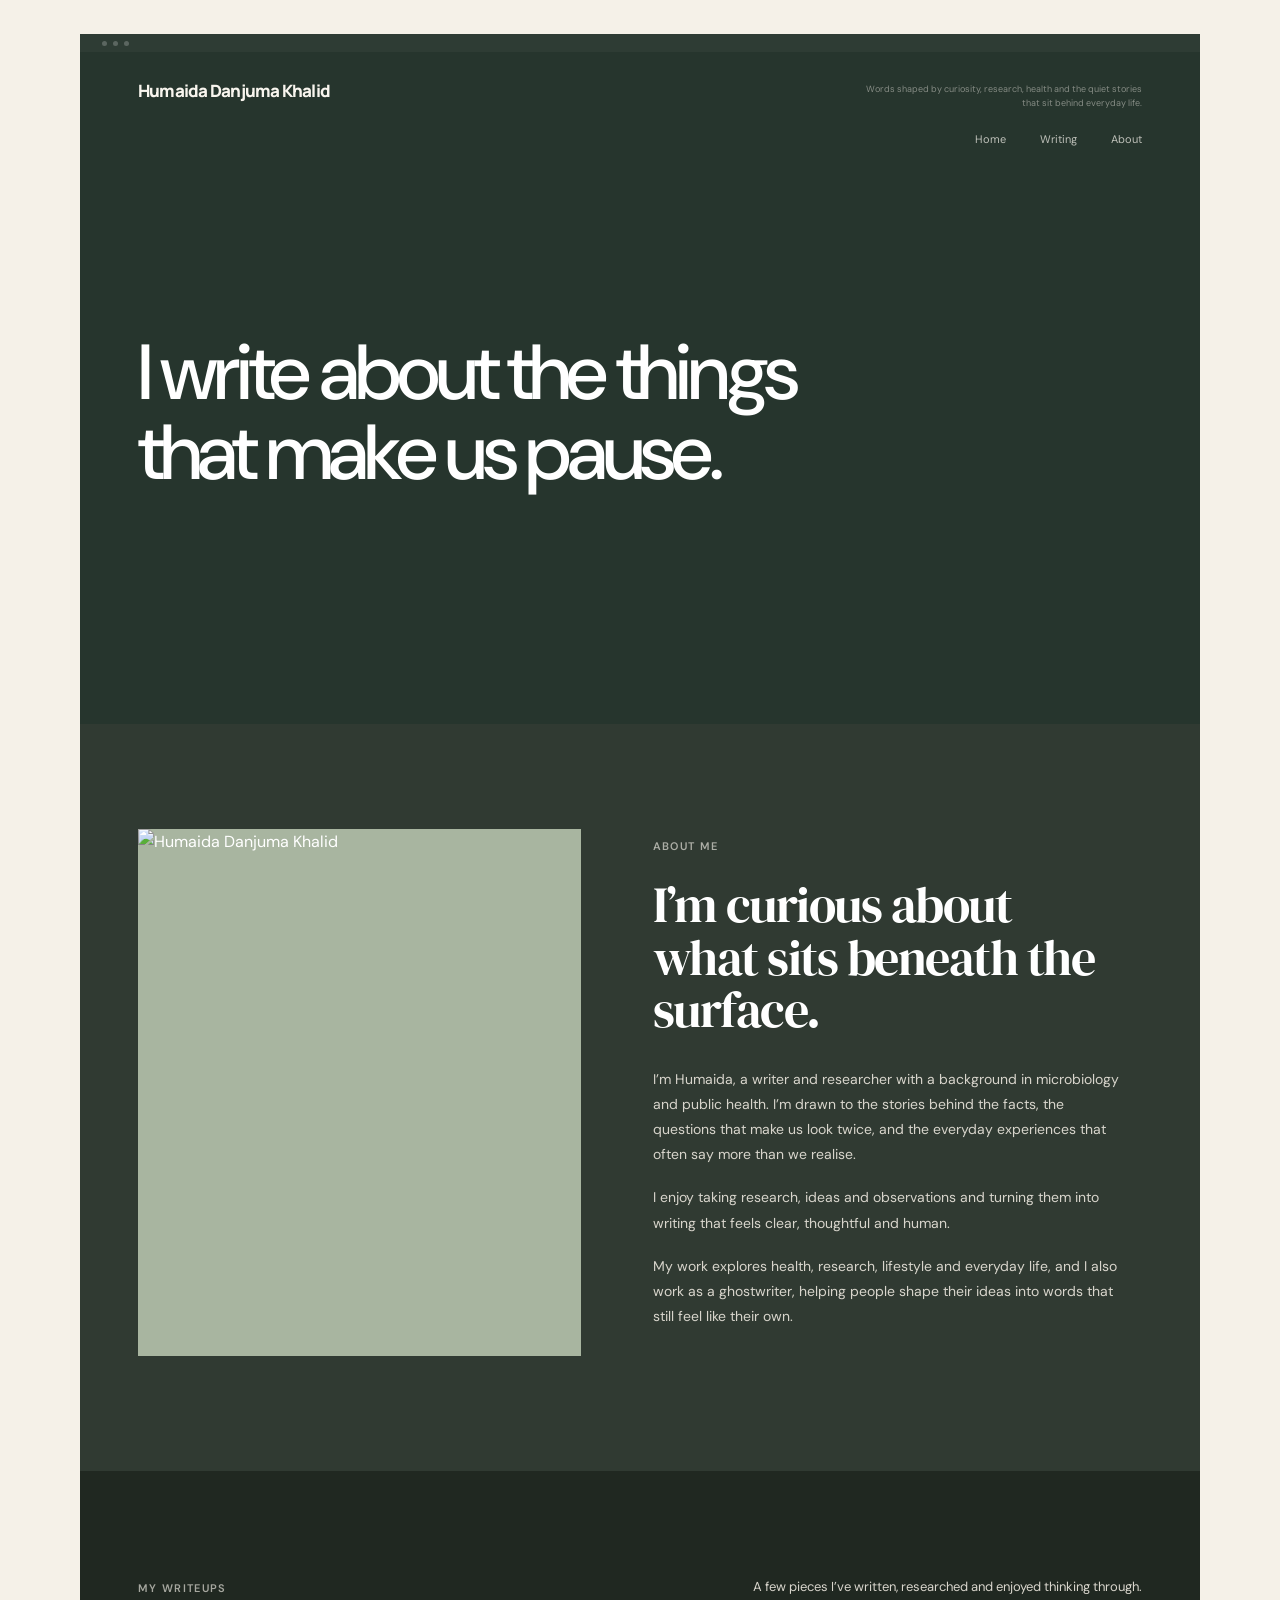
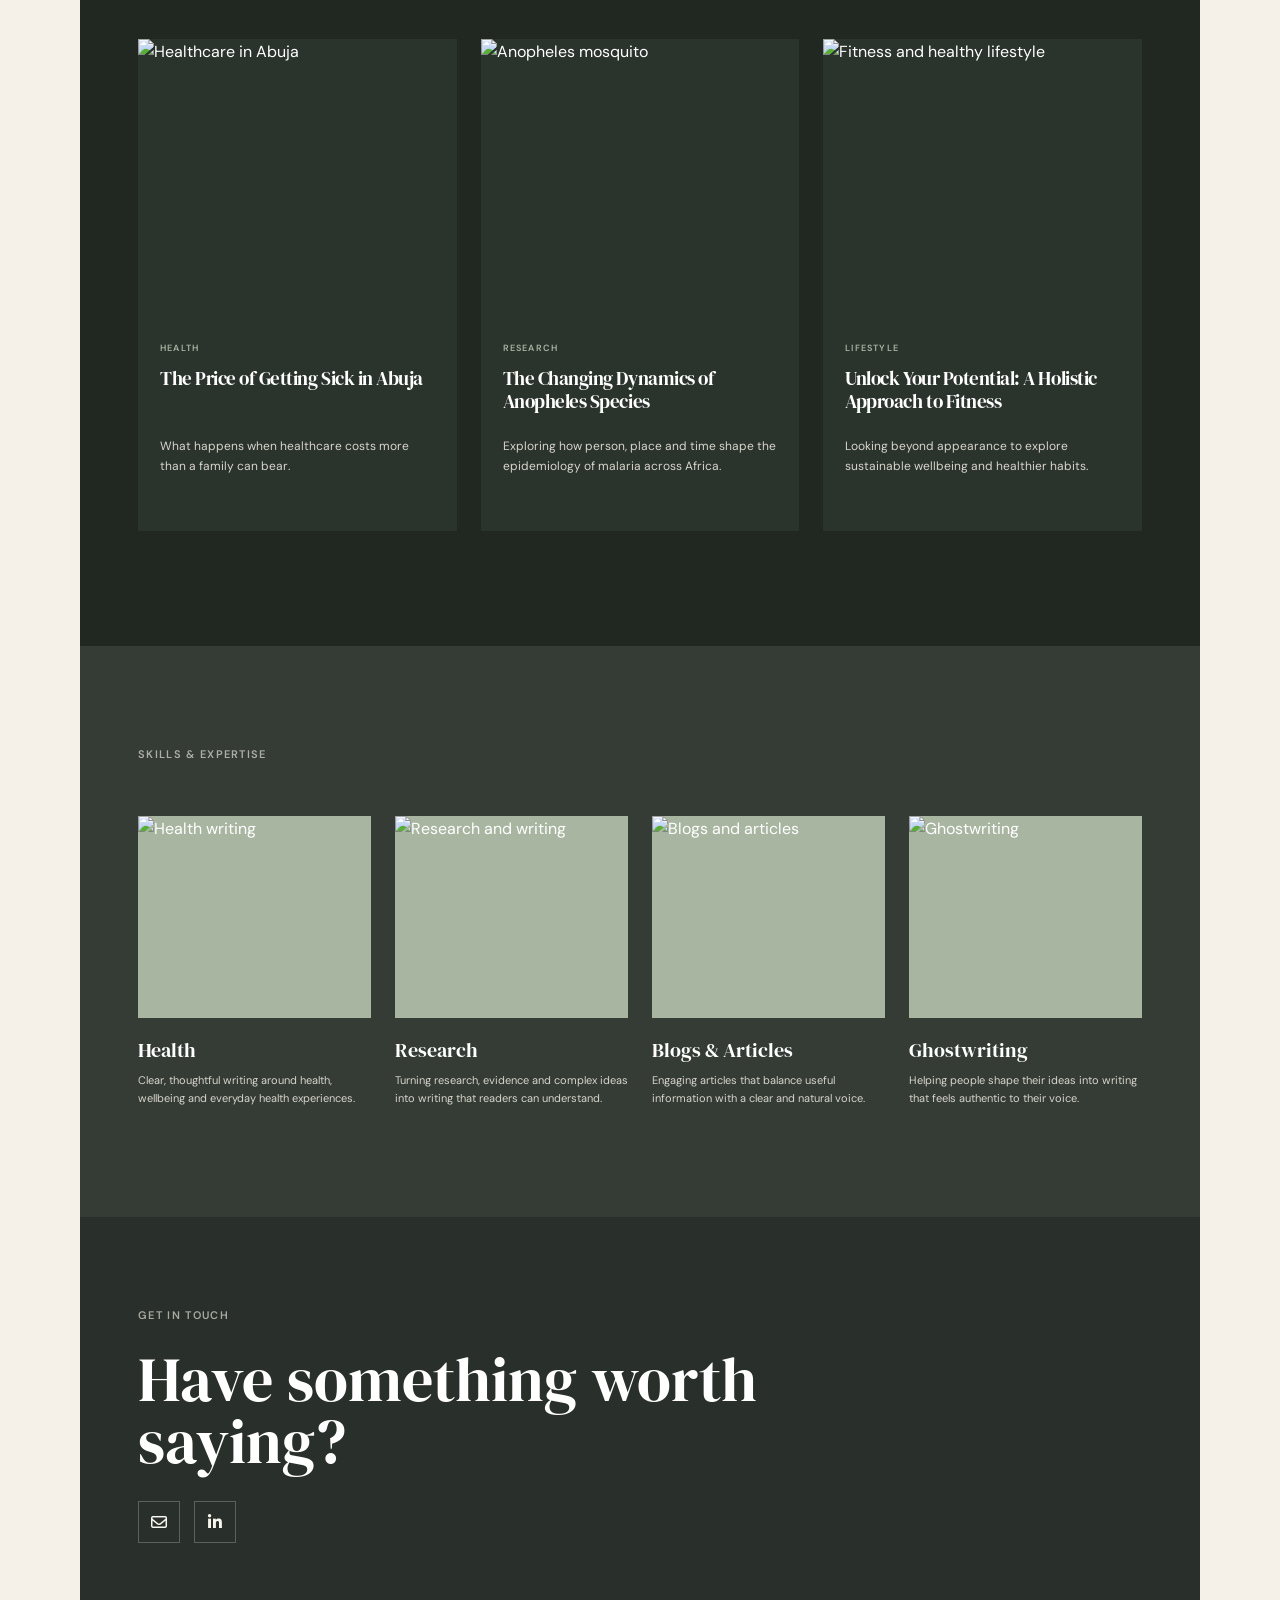
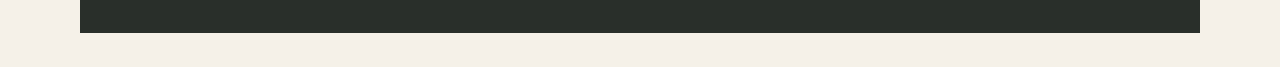
==== index.html @ 9c21cd67 "Refine HTML structure and content descriptions Updated title and meta description for clarity. Adjus" ====
<!DOCTYPE html>
<html lang="en">
<head>
  <meta charset="UTF-8">
  <meta name="viewport" content="width=device-width, initial-scale=1.0">

  <title>Humaida Danjuma Khalid | Writer & Researcher</title>

  <meta
    name="description"
    content="Humaida Danjuma Khalid is a writer and researcher exploring health, research, lifestyle and everyday life."
  >

  <!-- Google Fonts -->
  <link rel="preconnect" href="https://fonts.googleapis.com">
  <link rel="preconnect" href="https://fonts.gstatic.com" crossorigin>

  <link
    href="https://fonts.googleapis.com/css2?family=DM+Sans:wght@400;500;600&family=DM+Serif+Display&family=Manrope:wght@600;700;800&display=swap"
    rel="stylesheet"
  >

  <!-- Font Awesome -->
  <link
    rel="stylesheet"
    href="https://cdnjs.cloudflare.com/ajax/libs/font-awesome/6.5.2/css/all.min.css"
  >

  <link rel="stylesheet" href="style.css">
</head>

<body>

  <main class="page">

    <!-- =====================================================
         HERO
    ====================================================== -->
    <header class="hero" id="home">

      <div class="browser-bar">
        <span></span>
        <span></span>
        <span></span>
      </div>

      <nav class="nav">

        <a href="#home" class="brand">
          Humaida Danjuma Khalid
        </a>

        <div class="nav-right">

          <p class="nav-note">
            Words shaped by curiosity, research, health and the quiet
            stories that sit behind everyday life.
          </p>

          <div class="nav-links">
            <a href="#home">Home</a>
            <a href="#writing">Writing</a>
            <a href="#about">About</a>
          </div>

        </div>

      </nav>

      <div class="hero-content">
        <h1>
          I write about the things<br>
          that make us pause.
        </h1>
      </div>

    </header>


    <!-- =====================================================
         ABOUT
    ====================================================== -->
    <section class="about-section" id="about">

      <div class="about-image-wrap">
        <img
          src="assets/IMG_9514.jpg"
          alt="Humaida Danjuma Khalid"
          class="about-image"
        >
      </div>

      <div class="about-content">

        <p class="section-label">
          About me
        </p>

        <h2>
          I’m curious about what sits beneath the surface.
        </h2>

        <p>
          I’m Humaida, a writer and researcher with a background in
          microbiology and public health. I’m drawn to the stories
          behind the facts, the questions that make us look twice,
          and the everyday experiences that often say more than we realise.
        </p>

        <p>
          I enjoy taking research, ideas and observations and turning
          them into writing that feels clear, thoughtful and human.
        </p>

        <p>
          My work explores health, research, lifestyle and everyday life,
          and I also work as a ghostwriter, helping people shape their
          ideas into words that still feel like their own.
        </p>

      </div>

    </section>


    <!-- =====================================================
         MY WRITEUPS
    ====================================================== -->
    <section class="writing-section" id="writing">

      <div class="writing-heading">

        <p class="section-label">
          My writeups
        </p>

        <p class="writing-note">
          A few pieces I’ve written, researched and enjoyed thinking through.
        </p>

      </div>


      <div class="writing-grid">

        <!-- HEALTHCARE ARTICLE -->
        <a
          href="healthcare-costs-abuja.html"
          class="writing-card"
          aria-label="Read The Price of Getting Sick in Abuja"
        >

          <div class="writing-image-wrap">
            <img
              src="assets/abuja-healthcare.jpg"
              alt="Healthcare in Abuja"
              class="writing-image"
            >
          </div>

          <div class="writing-content">

            <p class="writing-category">
              Health
            </p>

            <h3>
              The Price of Getting Sick in Abuja
            </h3>

            <p>
              What happens when healthcare costs more than a family can bear.
            </p>

          </div>

        </a>


        <!-- ANOPHELES ARTICLE -->
        <a
          href="anopheles-malaria.html"
          class="writing-card"
          aria-label="Read The Changing Dynamics of Anopheles Species"
        >

          <div class="writing-image-wrap">
            <img
              src="assets/anopheles-cover.jpg"
              alt="Anopheles mosquito"
              class="writing-image"
            >
          </div>

          <div class="writing-content">

            <p class="writing-category">
              Research
            </p>

            <h3>
              The Changing Dynamics of Anopheles Species
            </h3>

            <p>
              Exploring how person, place and time shape the epidemiology
              of malaria across Africa.
            </p>

          </div>

        </a>


        <!-- FITNESS ARTICLE -->
        <a
          href="fitness.html"
          class="writing-card"
          aria-label="Read Unlock Your Potential: A Holistic Approach to Fitness"
        >

          <div class="writing-image-wrap">
            <img
              src="assets/fitness-cover.jpg"
              alt="Fitness and healthy lifestyle"
              class="writing-image"
            >
          </div>

          <div class="writing-content">

            <p class="writing-category">
              Lifestyle
            </p>

            <h3>
              Unlock Your Potential: A Holistic Approach to Fitness
            </h3>

            <p>
              Looking beyond appearance to explore sustainable wellbeing
              and healthier habits.
            </p>

          </div>

        </a>

      </div>

    </section>


    <!-- =====================================================
         SKILLS & EXPERTISE
    ====================================================== -->
    <section class="skills-section">

      <div class="skills-heading">

        <p class="section-label">
          Skills &amp; Expertise
        </p>

      </div>


      <div class="skills-grid">

        <!-- HEALTH -->
        <div class="skill-card">

          <div class="skill-image-wrap">
            <img
              src="assets/health-writing.jpg"
              alt="Health writing"
              class="skill-image"
            >
          </div>

          <div class="skill-content">
            <h3>Health</h3>

            <p>
              Clear, thoughtful writing around health,
              wellbeing and everyday health experiences.
            </p>
          </div>

        </div>


        <!-- RESEARCH -->
        <div class="skill-card">

          <div class="skill-image-wrap">
            <img
              src="assets/research-writing.jpg"
              alt="Research and writing"
              class="skill-image"
            >
          </div>

          <div class="skill-content">
            <h3>Research</h3>

            <p>
              Turning research, evidence and complex ideas
              into writing that readers can understand.
            </p>
          </div>

        </div>


        <!-- BLOGS & ARTICLES -->
        <div class="skill-card">

          <div class="skill-image-wrap">
            <img
              src="assets/blogs-articles.jpg"
              alt="Blogs and articles"
              class="skill-image"
            >
          </div>

          <div class="skill-content">
            <h3>Blogs &amp; Articles</h3>

            <p>
              Engaging articles that balance useful information
              with a clear and natural voice.
            </p>
          </div>

        </div>


        <!-- GHOSTWRITING -->
        <div class="skill-card">

          <div class="skill-image-wrap">
            <img
              src="assets/ghostwriting.jpg"
              alt="Ghostwriting"
              class="skill-image"
            >
          </div>

          <div class="skill-content">
            <h3>Ghostwriting</h3>

            <p>
              Helping people shape their ideas into writing
              that feels authentic to their voice.
            </p>
          </div>

        </div>

      </div>

    </section>


    <!-- =====================================================
         CONTACT
    ====================================================== -->
    <section class="contact-section" id="contact">

      <div class="contact-inner">

        <p class="section-label">
          Get in touch
        </p>

        <h2>
          Have something worth saying?
        </h2>

        <div class="contact-icons">

          <a
            href="mailto:danjumahumaida@gmail.com"
            aria-label="Email Humaida"
          >
            <i class="fa-regular fa-envelope"></i>
          </a>

          <a
            href="https://www.linkedin.com/in/humaida-danjuma-66057224b"
            target="_blank"
            rel="noopener noreferrer"
            aria-label="Humaida on LinkedIn"
          >
            <i class="fa-brands fa-linkedin-in"></i>
          </a>

        </div>

      </div>

    </section>

  </main>

</body>
</html>
---- style.css ----
/* =========================================================
   ROOT
========================================================= */

:root {
  --ivory: #F5F1E8;
  --forest: #26352D;
  --forest-dark: #202821;
  --sage: #A8B5A0;
  --cream: #F8F5EE;
  --white: #FFFFFF;
  --text-soft: #D8D5CC;
  --border: rgba(255, 255, 255, 0.13);

  --serif: "DM Serif Display", Georgia, serif;
  --sans: "DM Sans", Arial, sans-serif;
  --name-font: "Manrope", Arial, sans-serif;
}


/* =========================================================
   RESET
========================================================= */

* {
  margin: 0;
  padding: 0;
  box-sizing: border-box;
}

html {
  scroll-behavior: smooth;
}

body {
  background: var(--ivory);
  color: var(--white);
  font-family: var(--sans);
  line-height: 1.6;
  -webkit-font-smoothing: antialiased;
}

img {
  display: block;
  width: 100%;
}

a {
  color: inherit;
  text-decoration: none;
}


/* =========================================================
   MAIN PAGE
========================================================= */

.page {
  width: min(1120px, calc(100% - 40px));
  margin: 34px auto;
  background: var(--forest);
  overflow: hidden;
}


/* =========================================================
   HERO
========================================================= */

.hero {
  position: relative;
  min-height: 690px;
  background: var(--forest);
}


/* =========================================================
   BROWSER BAR
========================================================= */

.browser-bar {
  height: 18px;
  width: 100%;

  display: flex;
  align-items: center;
  gap: 6px;

  padding-left: 22px;

  background: rgba(255, 255, 255, 0.035);
}

.browser-bar span {
  width: 5px;
  height: 5px;
  border-radius: 50%;

  background: rgba(255, 255, 255, 0.22);
}


/* =========================================================
   NAVIGATION
========================================================= */

.nav {
  width: 100%;

  padding: 30px 58px 0;

  display: flex;
  align-items: flex-start;
  justify-content: space-between;
}

.brand {
  font-family: var(--name-font);
  font-size: 17px;
  font-weight: 800;
  line-height: 1;

  letter-spacing: -0.045em;

  color: var(--cream);
}

.nav-right {
  display: flex;
  flex-direction: column;
  align-items: flex-end;

  gap: 20px;
}

.nav-note {
  width: 280px;

  font-size: 9px;
  line-height: 1.6;

  text-align: right;

  color: rgba(248, 245, 238, 0.45);
}

.nav-links {
  display: flex;
  align-items: center;

  gap: 34px;
}

.nav-links a {
  position: relative;

  font-size: 11px;

  color: rgba(248, 245, 238, 0.72);

  transition: color 0.25s ease;
}

.nav-links a:hover {
  color: var(--cream);
}


/* =========================================================
   HERO CONTENT
========================================================= */

.hero-content {
  max-width: 850px;

  padding: 185px 58px 150px;
}

.hero h1 {
  max-width: 820px;

  font-family: var(--sans);
  font-size: clamp(48px, 6.5vw, 78px);
  font-weight: 500;

  line-height: 1.02;
  letter-spacing: -0.055em;

  color: var(--white);
}


/* =========================================================
   SHARED SECTION LABEL
========================================================= */

.section-label {
  margin-bottom: 24px;

  font-size: 11px;
  font-weight: 600;

  text-transform: uppercase;
  letter-spacing: 0.12em;

  color: rgba(248, 245, 238, 0.62);
}


/* =========================================================
   ABOUT
========================================================= */

.about-section {
  display: grid;

  grid-template-columns: 0.95fr 1.05fr;

  gap: 72px;

  padding: 105px 58px 115px;

  background: #303A32;
}

.about-image-wrap {
  align-self: start;
  overflow: hidden;
}

.about-image {
  width: 100%;

  aspect-ratio: 0.84;

  object-fit: cover;
  object-position: center;

  background: var(--sage);
}

.about-content {
  align-self: center;

  max-width: 470px;
}

.about-content h2 {
  max-width: 450px;

  margin-bottom: 30px;

  font-family: var(--serif);
  font-size: clamp(34px, 4vw, 50px);
  font-weight: 400;

  line-height: 1.05;
  letter-spacing: -0.03em;
}

.about-content p:not(.section-label) {
  margin-bottom: 18px;

  font-size: 14px;
  line-height: 1.8;

  color: var(--text-soft);
}

.about-content strong {
  color: var(--cream);
  font-weight: 500;
}


/* =========================================================
   WRITING
========================================================= */

.writing-section {
  padding: 105px 58px 115px;

  background: var(--forest-dark);
}

.writing-heading {
  display: flex;
  align-items: flex-end;
  justify-content: space-between;

  margin-bottom: 42px;
}

.writing-heading .section-label {
  margin-bottom: 0;
}

.writing-note {
  max-width: 430px;

  font-size: 13px;
  line-height: 1.65;

  color: var(--text-soft);
}


/* =========================================================
   WRITING GRID
========================================================= */

.writing-grid {
  display: grid;

  grid-template-columns: repeat(3, 1fr);

  gap: 24px;
}


/* =========================================================
   WRITING CARD
========================================================= */

.writing-card {
  display: block;

  background: #2B332D;

  overflow: hidden;

  transition:
    transform 0.3s ease,
    background 0.3s ease;
}

.writing-card:hover {
  transform: translateY(-6px);

  background: #353E36;
}


/* =========================================================
   WRITING IMAGE
========================================================= */

.writing-image-wrap {
  width: 100%;

  aspect-ratio: 1.15;

  overflow: hidden;
}

.writing-image {
  width: 100%;
  height: 100%;

  object-fit: cover;

  transition: transform 0.45s ease;
}

.writing-card:hover .writing-image {
  transform: scale(1.04);
}


/* =========================================================
   WRITING CONTENT
========================================================= */

.writing-content {
  padding: 24px 22px 28px;
}

.writing-category {
  margin-bottom: 12px;

  font-size: 9px;
  font-weight: 600;

  text-transform: uppercase;
  letter-spacing: 0.13em;

  color: var(--sage);
}

.writing-content h3 {
  min-height: 58px;

  margin-bottom: 12px;

  font-family: var(--serif);
  font-size: 19px;
  font-weight: 400;

  line-height: 1.2;
  letter-spacing: -0.025em;

  color: var(--white);
}

.writing-content > p:last-child {
  min-height: 66px;

  font-size: 12px;
  line-height: 1.65;

  color: var(--text-soft);
}


/* =========================================================
   SKILLS & EXPERTISE
========================================================= */

.skills-section {
  padding: 100px 58px 110px;

  background: #343C35;
}

.skills-heading {
  margin-bottom: 52px;
}

.skills-heading .section-label {
  margin-bottom: 0;
}

.skills-grid {
  display: grid;

  grid-template-columns: repeat(4, 1fr);

  gap: 24px;
}


/* =========================================================
   SKILL CARD
========================================================= */

.skill-card {
  min-width: 0;
}

.skill-image-wrap {
  width: 100%;

  aspect-ratio: 1.15;

  margin-bottom: 19px;

  overflow: hidden;

  background: var(--sage);
}

.skill-image {
  width: 100%;
  height: 100%;

  object-fit: cover;

  transition: transform 0.4s ease;
}

.skill-card:hover .skill-image {
  transform: scale(1.04);
}

.skill-content h3 {
  margin-bottom: 8px;

  font-family: var(--serif);
  font-size: 20px;
  font-weight: 400;

  line-height: 1.3;

  color: var(--white);
}

.skill-content p {
  font-size: 11px;
  line-height: 1.65;

  color: var(--text-soft);
}


/* =========================================================
   CONTACT
========================================================= */

.contact-section {
  padding: 90px 58px;

  background: #292F2A;
}

.contact-inner {
  max-width: 650px;
}

.contact-inner h2 {
  max-width: 620px;

  margin-bottom: 28px;

  font-family: var(--serif);
  font-size: clamp(42px, 5vw, 62px);
  font-weight: 400;

  line-height: 1;

  color: var(--white);
}


/* =========================================================
   CONTACT ICONS
========================================================= */

.contact-icons {
  display: flex;
  align-items: center;

  gap: 14px;
}

.contact-icons a {
  width: 42px;
  height: 42px;

  display: flex;
  align-items: center;
  justify-content: center;

  border: 1px solid rgba(248, 245, 238, 0.25);

  color: var(--cream);
  font-size: 16px;

  transition:
    background 0.25s ease,
    color 0.25s ease,
    transform 0.25s ease;
}

.contact-icons a:hover {
  background: var(--cream);

  color: var(--forest-dark);

  transform: translateY(-2px);
}


/* =========================================================
   TABLET
========================================================= */

@media (max-width: 900px) {

  .page {
    width: min(100% - 24px, 900px);

    margin: 18px auto;
  }

  .nav {
    padding-left: 36px;
    padding-right: 36px;
  }

  .hero-content {
    padding-left: 36px;
    padding-right: 36px;
  }

  .about-section,
  .writing-section,
  .skills-section,
  .contact-section {
    padding-left: 36px;
    padding-right: 36px;
  }

  .about-section {
    gap: 45px;
  }

  .writing-grid {
    gap: 18px;
  }

  .skills-grid {
    grid-template-columns: repeat(2, 1fr);

    row-gap: 42px;
  }
}


/* =========================================================
   MOBILE
========================================================= */

@media (max-width: 650px) {

  body {
    background: var(--forest);
  }

  .page {
    width: 100%;

    margin: 0;
  }


  /* NAV */

  .nav {
    padding: 24px 22px 0;
  }

  .brand {
    max-width: 145px;

    font-size: 15px;
  }

  .nav-right {
    gap: 13px;
  }

  .nav-note {
    display: none;
  }

  .nav-links {
    gap: 13px;
  }

  .nav-links a {
    font-size: 9px;
  }


  /* HERO */

  .hero {
    min-height: 620px;

    background:
      linear-gradient(
        90deg,
        rgba(38, 53, 45, 0.98),
        rgba(38, 53, 45, 0.95)
      );
  }

  .browser-bar {
    padding-left: 12px;
  }

  .hero-content {
    padding: 180px 22px 90px;
  }

  .hero h1 {
    font-size: clamp(43px, 13vw, 62px);

    line-height: 1;
  }


  /* ABOUT */

  .about-section {
    display: flex;
    flex-direction: column;

    gap: 44px;

    padding: 72px 22px 80px;
  }

  .about-image {
    aspect-ratio: 0.9;
  }

  .about-content h2 {
    font-size: 38px;
  }

  .about-content p:not(.section-label) {
    font-size: 13px;
  }


  /* WRITING */

  .writing-section {
    padding: 72px 22px 80px;
  }

  .writing-heading {
    display: block;

    margin-bottom: 40px;
  }

  .writing-note {
    max-width: 350px;

    margin-top: 13px;

    font-size: 11px;
  }

  .writing-grid {
    grid-template-columns: 1fr;

    gap: 20px;
  }

  .writing-image-wrap {
    aspect-ratio: 1.2;
  }

  .writing-content {
    padding: 22px 20px 25px;
  }

  .writing-content h3 {
    min-height: auto;
  }

  .writing-content > p:last-child {
    min-height: auto;
  }


  /* SKILLS */

  .skills-section {
    padding: 72px 22px 80px;
  }

  .skills-heading {
    margin-bottom: 40px;
  }

  .skills-grid {
    grid-template-columns: 1fr 1fr;

    gap: 35px 16px;
  }

  .skill-image-wrap {
    margin-bottom: 14px;
  }

  .skill-content h3 {
    font-size: 18px;
  }

  .skill-content p {
    font-size: 10px;
  }


  /* CONTACT */

  .contact-section {
    padding: 75px 22px;
  }

  .contact-inner h2 {
    font-size: 45px;
  }

}


/* =========================================================
   SMALL MOBILE
========================================================= */

@media (max-width: 420px) {

  .nav {
    display: flex;
  }

  .brand {
    max-width: 125px;
  }

  .nav-links {
    gap: 9px;
  }

  .hero-content {
    padding-top: 130px;
  }

  .hero h1 {
    font-size: 42px;
  }

  .about-content h2 {
    font-size: 34px;
  }

  .skills-grid {
    grid-template-columns: 1fr;
  }

}
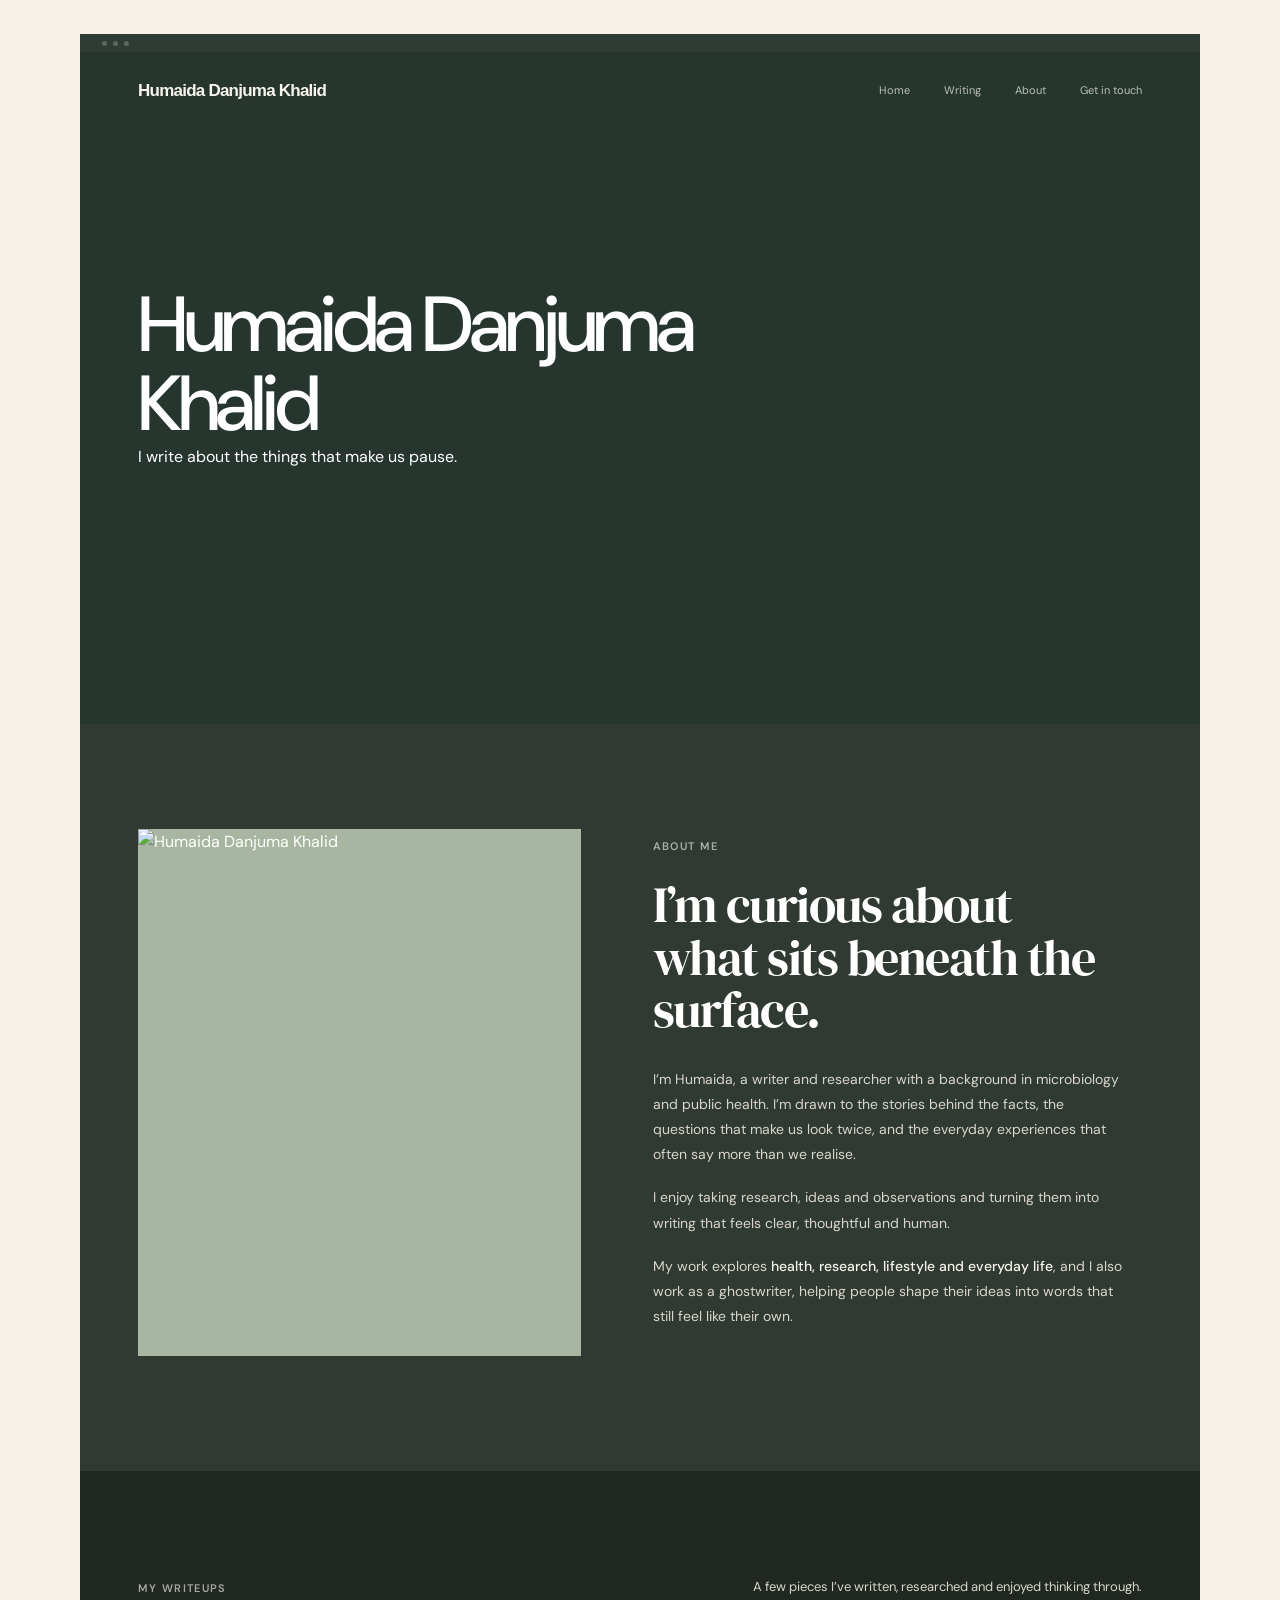
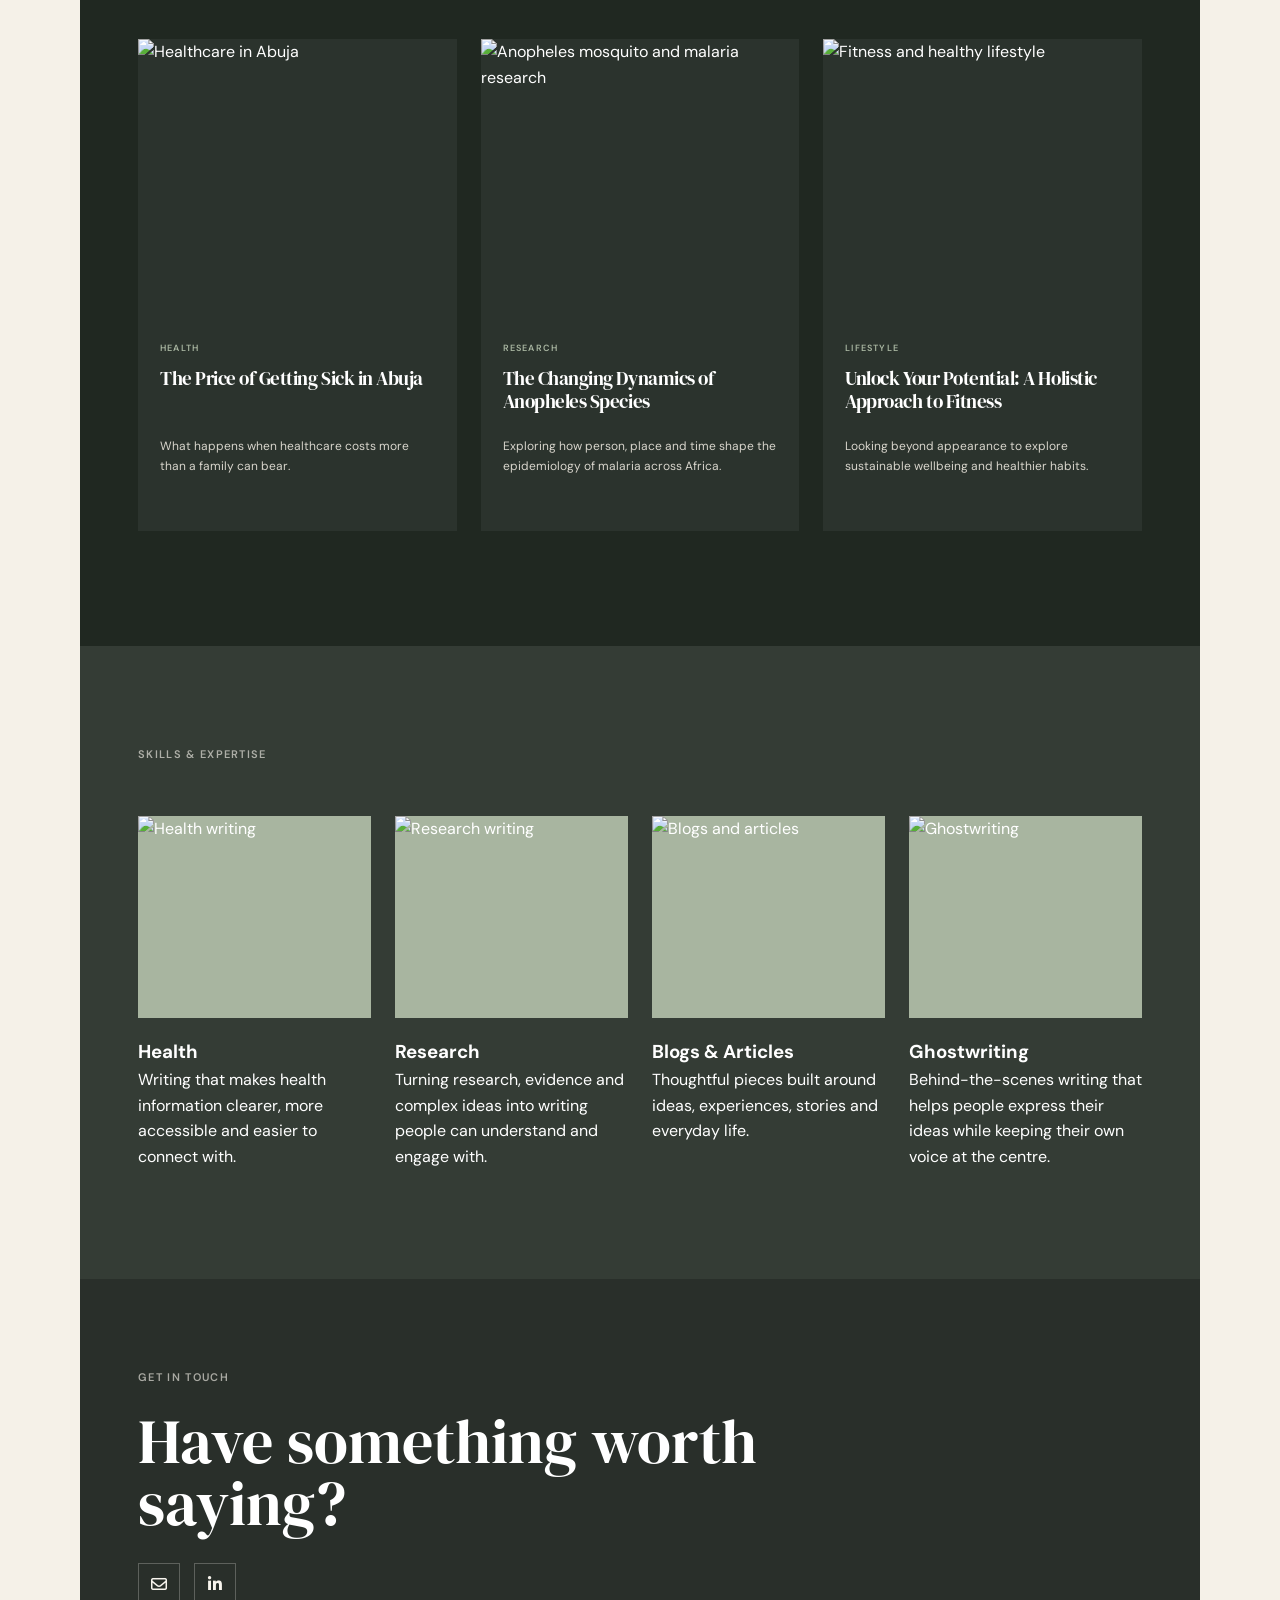
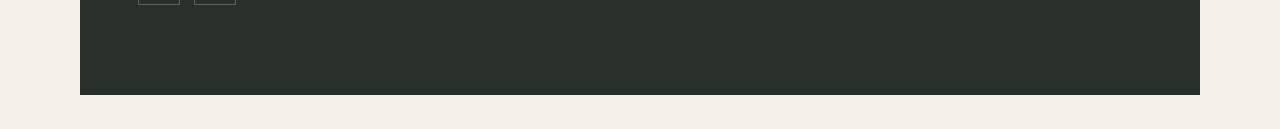
==== commit 8372b611: "Update index.html" ====
--- a/index.html
+++ b/index.html
@@ -4,23 +4,23 @@
   <meta charset="UTF-8">
   <meta name="viewport" content="width=device-width, initial-scale=1.0">
 
-  <title>Humaida Danjuma Khalid | Writer & Researcher</title>
+  <title>Humaida Danjuma Khalid | Writer</title>
 
   <meta
     name="description"
-    content="Humaida Danjuma Khalid is a writer and researcher exploring health, research, lifestyle and everyday life."
+    content="Humaida Danjuma Khalid writes about health, research, lifestyle and the everyday stories that make us pause."
   >
 
-  <!-- Google Fonts -->
+  <!-- Fonts -->
   <link rel="preconnect" href="https://fonts.googleapis.com">
   <link rel="preconnect" href="https://fonts.gstatic.com" crossorigin>
 
   <link
-    href="https://fonts.googleapis.com/css2?family=DM+Sans:wght@400;500;600&family=DM+Serif+Display&family=Manrope:wght@600;700;800&display=swap"
+    href="https://fonts.googleapis.com/css2?family=DM+Sans:wght@400;500;600;700&family=DM+Serif+Display&family=Kaushan+Script&display=swap"
     rel="stylesheet"
   >
 
-  <!-- Font Awesome -->
+  <!-- Icons -->
   <link
     rel="stylesheet"
     href="https://cdnjs.cloudflare.com/ajax/libs/font-awesome/6.5.2/css/all.min.css"
@@ -36,13 +36,16 @@
     <!-- =====================================================
          HERO
     ====================================================== -->
+
     <header class="hero" id="home">
 
       <div class="browser-bar">
         <span></span>
         <span></span>
         <span></span>
-      </div>
+        <div class="browser-line"></div>
+      </div>
+
 
       <nav class="nav">
 
@@ -50,28 +53,26 @@
           Humaida Danjuma Khalid
         </a>
 
-        <div class="nav-right">
-
-          <p class="nav-note">
-            Words shaped by curiosity, research, health and the quiet
-            stories that sit behind everyday life.
-          </p>
-
-          <div class="nav-links">
-            <a href="#home">Home</a>
-            <a href="#writing">Writing</a>
-            <a href="#about">About</a>
-          </div>
-
+        <div class="nav-links">
+          <a href="#home">Home</a>
+          <a href="#writing">Writing</a>
+          <a href="#about">About</a>
+          <a href="#contact">Get in touch</a>
         </div>
 
       </nav>
 
+
       <div class="hero-content">
+
         <h1>
-          I write about the things<br>
-          that make us pause.
+          Humaida Danjuma Khalid
         </h1>
+
+        <p class="hero-line">
+          I write about the things that make us pause.
+        </p>
+
       </div>
 
     </header>
@@ -80,15 +81,19 @@
     <!-- =====================================================
          ABOUT
     ====================================================== -->
+
     <section class="about-section" id="about">
 
       <div class="about-image-wrap">
+
         <img
           src="assets/IMG_9514.jpg"
           alt="Humaida Danjuma Khalid"
           class="about-image"
         >
-      </div>
+
+      </div>
+
 
       <div class="about-content">
 
@@ -102,20 +107,20 @@
 
         <p>
           I’m Humaida, a writer and researcher with a background in
-          microbiology and public health. I’m drawn to the stories
-          behind the facts, the questions that make us look twice,
-          and the everyday experiences that often say more than we realise.
+          microbiology and public health. I’m drawn to the stories behind
+          the facts, the questions that make us look twice, and the everyday
+          experiences that often say more than we realise.
         </p>
 
         <p>
-          I enjoy taking research, ideas and observations and turning
-          them into writing that feels clear, thoughtful and human.
+          I enjoy taking research, ideas and observations and turning them
+          into writing that feels clear, thoughtful and human.
         </p>
 
         <p>
-          My work explores health, research, lifestyle and everyday life,
-          and I also work as a ghostwriter, helping people shape their
-          ideas into words that still feel like their own.
+          My work explores <strong>health, research, lifestyle and everyday
+          life</strong>, and I also work as a ghostwriter, helping people
+          shape their ideas into words that still feel like their own.
         </p>
 
       </div>
@@ -126,6 +131,7 @@
     <!-- =====================================================
          MY WRITEUPS
     ====================================================== -->
+
     <section class="writing-section" id="writing">
 
       <div class="writing-heading">
@@ -143,20 +149,24 @@
 
       <div class="writing-grid">
 
-        <!-- HEALTHCARE ARTICLE -->
+
+        <!-- HEALTH -->
+
         <a
           href="healthcare-costs-abuja.html"
           class="writing-card"
-          aria-label="Read The Price of Getting Sick in Abuja"
         >
 
           <div class="writing-image-wrap">
+
             <img
               src="assets/abuja-healthcare.jpg"
               alt="Healthcare in Abuja"
               class="writing-image"
             >
-          </div>
+
+          </div>
+
 
           <div class="writing-content">
 
@@ -177,20 +187,23 @@
         </a>
 
 
-        <!-- ANOPHELES ARTICLE -->
+        <!-- RESEARCH -->
+
         <a
           href="anopheles-malaria.html"
           class="writing-card"
-          aria-label="Read The Changing Dynamics of Anopheles Species"
         >
 
           <div class="writing-image-wrap">
+
             <img
               src="assets/anopheles-cover.jpg"
-              alt="Anopheles mosquito"
+              alt="Anopheles mosquito and malaria research"
               class="writing-image"
             >
-          </div>
+
+          </div>
+
 
           <div class="writing-content">
 
@@ -212,20 +225,23 @@
         </a>
 
 
-        <!-- FITNESS ARTICLE -->
+        <!-- LIFESTYLE -->
+
         <a
           href="fitness.html"
           class="writing-card"
-          aria-label="Read Unlock Your Potential: A Holistic Approach to Fitness"
         >
 
           <div class="writing-image-wrap">
+
             <img
               src="assets/fitness-cover.jpg"
               alt="Fitness and healthy lifestyle"
               class="writing-image"
             >
-          </div>
+
+          </div>
+
 
           <div class="writing-content">
 
@@ -254,6 +270,7 @@
     <!-- =====================================================
          SKILLS & EXPERTISE
     ====================================================== -->
+
     <section class="skills-section">
 
       <div class="skills-heading">
@@ -267,96 +284,109 @@
 
       <div class="skills-grid">
 
+
         <!-- HEALTH -->
-        <div class="skill-card">
+
+        <article class="skill-card">
 
           <div class="skill-image-wrap">
+
             <img
               src="assets/health-writing.jpg"
               alt="Health writing"
               class="skill-image"
             >
-          </div>
-
-          <div class="skill-content">
-            <h3>Health</h3>
-
-            <p>
-              Clear, thoughtful writing around health,
-              wellbeing and everyday health experiences.
-            </p>
-          </div>
-
-        </div>
+
+          </div>
+
+          <h3>
+            Health
+          </h3>
+
+          <p>
+            Writing that makes health information clearer, more accessible
+            and easier to connect with.
+          </p>
+
+        </article>
 
 
         <!-- RESEARCH -->
-        <div class="skill-card">
+
+        <article class="skill-card">
 
           <div class="skill-image-wrap">
+
             <img
               src="assets/research-writing.jpg"
-              alt="Research and writing"
+              alt="Research writing"
               class="skill-image"
             >
-          </div>
-
-          <div class="skill-content">
-            <h3>Research</h3>
-
-            <p>
-              Turning research, evidence and complex ideas
-              into writing that readers can understand.
-            </p>
-          </div>
-
-        </div>
+
+          </div>
+
+          <h3>
+            Research
+          </h3>
+
+          <p>
+            Turning research, evidence and complex ideas into writing
+            people can understand and engage with.
+          </p>
+
+        </article>
 
 
         <!-- BLOGS & ARTICLES -->
-        <div class="skill-card">
+
+        <article class="skill-card">
 
           <div class="skill-image-wrap">
+
             <img
               src="assets/blogs-articles.jpg"
               alt="Blogs and articles"
               class="skill-image"
             >
-          </div>
-
-          <div class="skill-content">
-            <h3>Blogs &amp; Articles</h3>
-
-            <p>
-              Engaging articles that balance useful information
-              with a clear and natural voice.
-            </p>
-          </div>
-
-        </div>
+
+          </div>
+
+          <h3>
+            Blogs &amp; Articles
+          </h3>
+
+          <p>
+            Thoughtful pieces built around ideas, experiences, stories
+            and everyday life.
+          </p>
+
+        </article>
 
 
         <!-- GHOSTWRITING -->
-        <div class="skill-card">
+
+        <article class="skill-card">
 
           <div class="skill-image-wrap">
+
             <img
               src="assets/ghostwriting.jpg"
               alt="Ghostwriting"
               class="skill-image"
             >
-          </div>
-
-          <div class="skill-content">
-            <h3>Ghostwriting</h3>
-
-            <p>
-              Helping people shape their ideas into writing
-              that feels authentic to their voice.
-            </p>
-          </div>
-
-        </div>
+
+          </div>
+
+          <h3>
+            Ghostwriting
+          </h3>
+
+          <p>
+            Behind-the-scenes writing that helps people express their ideas
+            while keeping their own voice at the centre.
+          </p>
+
+        </article>
 
       </div>
 
@@ -364,8 +394,9 @@
 
 
     <!-- =====================================================
-         CONTACT
+         GET IN TOUCH
     ====================================================== -->
+
     <section class="contact-section" id="contact">
 
       <div class="contact-inner">
@@ -378,20 +409,24 @@
           Have something worth saying?
         </h2>
 
+
         <div class="contact-icons">
 
           <a
             href="mailto:danjumahumaida@gmail.com"
             aria-label="Email Humaida"
+            title="Email"
           >
             <i class="fa-regular fa-envelope"></i>
           </a>
+
 
           <a
             href="https://www.linkedin.com/in/humaida-danjuma-66057224b"
             target="_blank"
             rel="noopener noreferrer"
             aria-label="Humaida on LinkedIn"
+            title="LinkedIn"
           >
             <i class="fa-brands fa-linkedin-in"></i>
           </a>
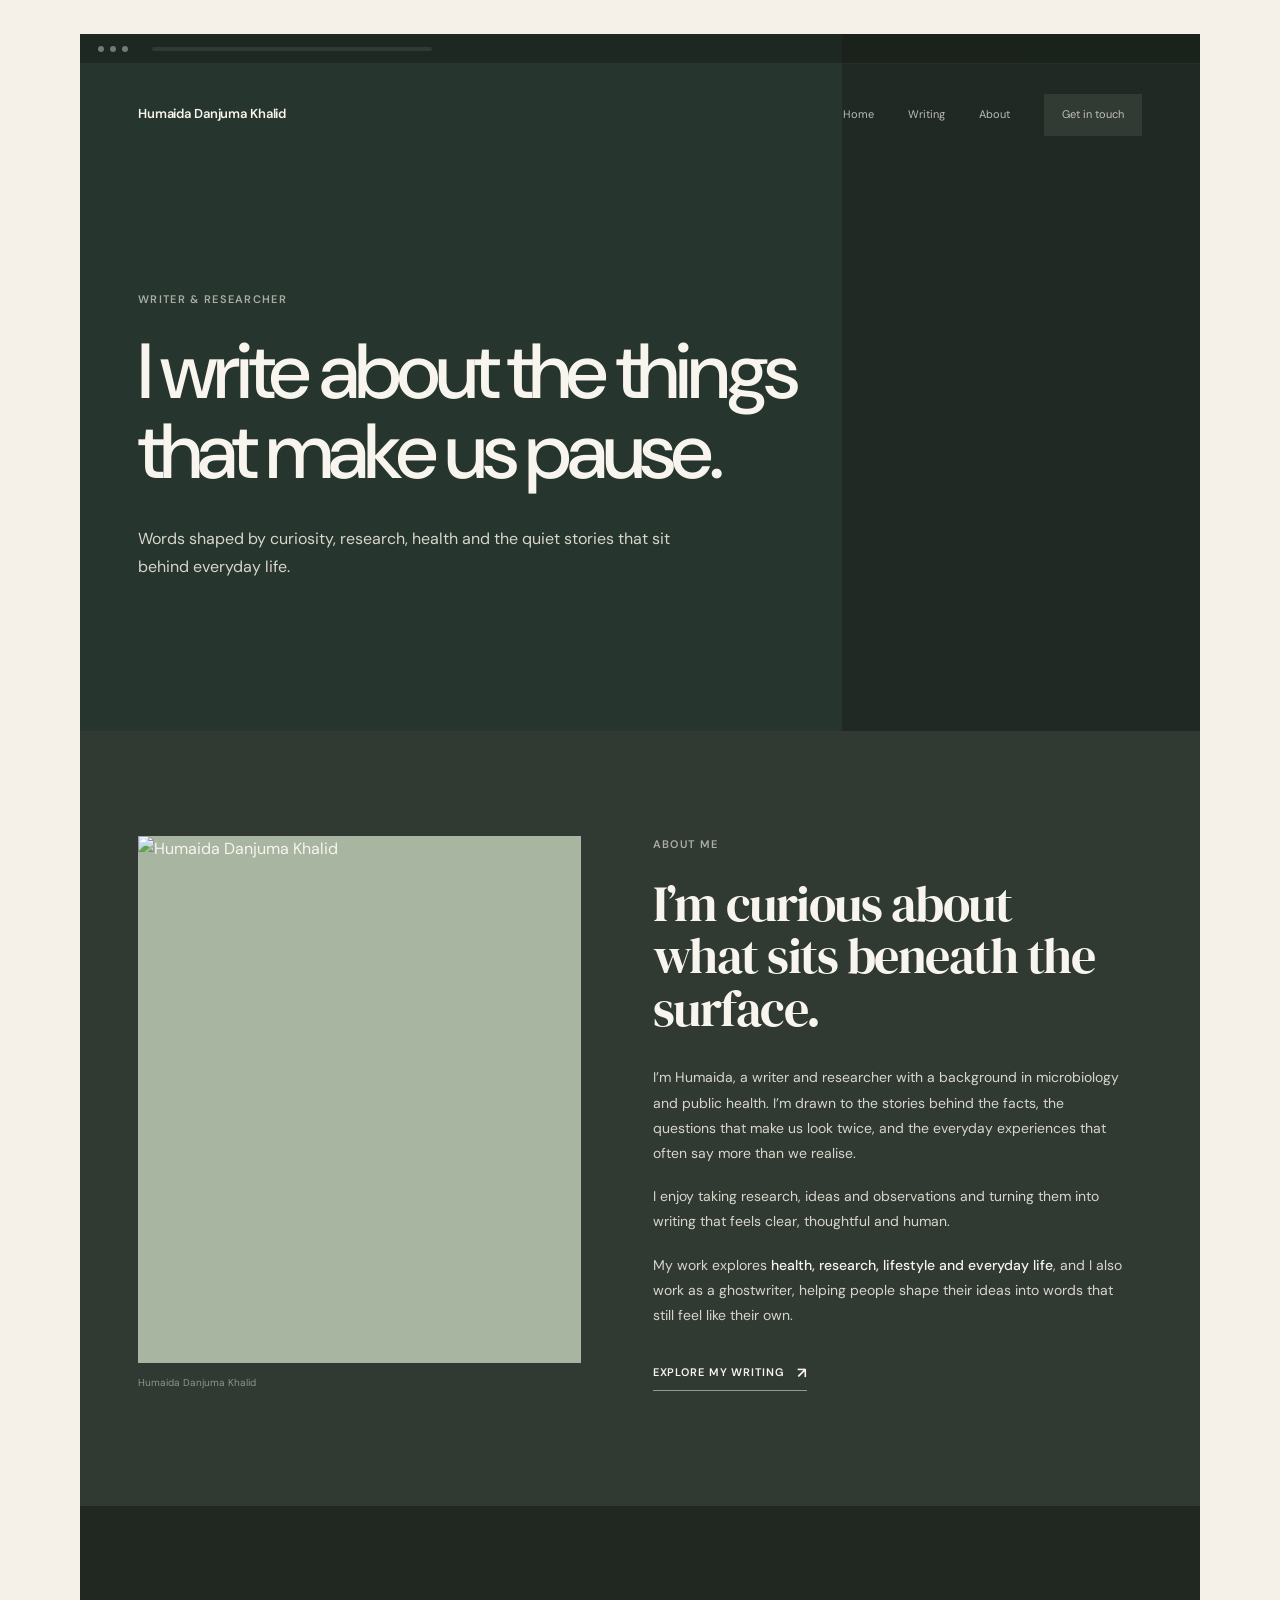
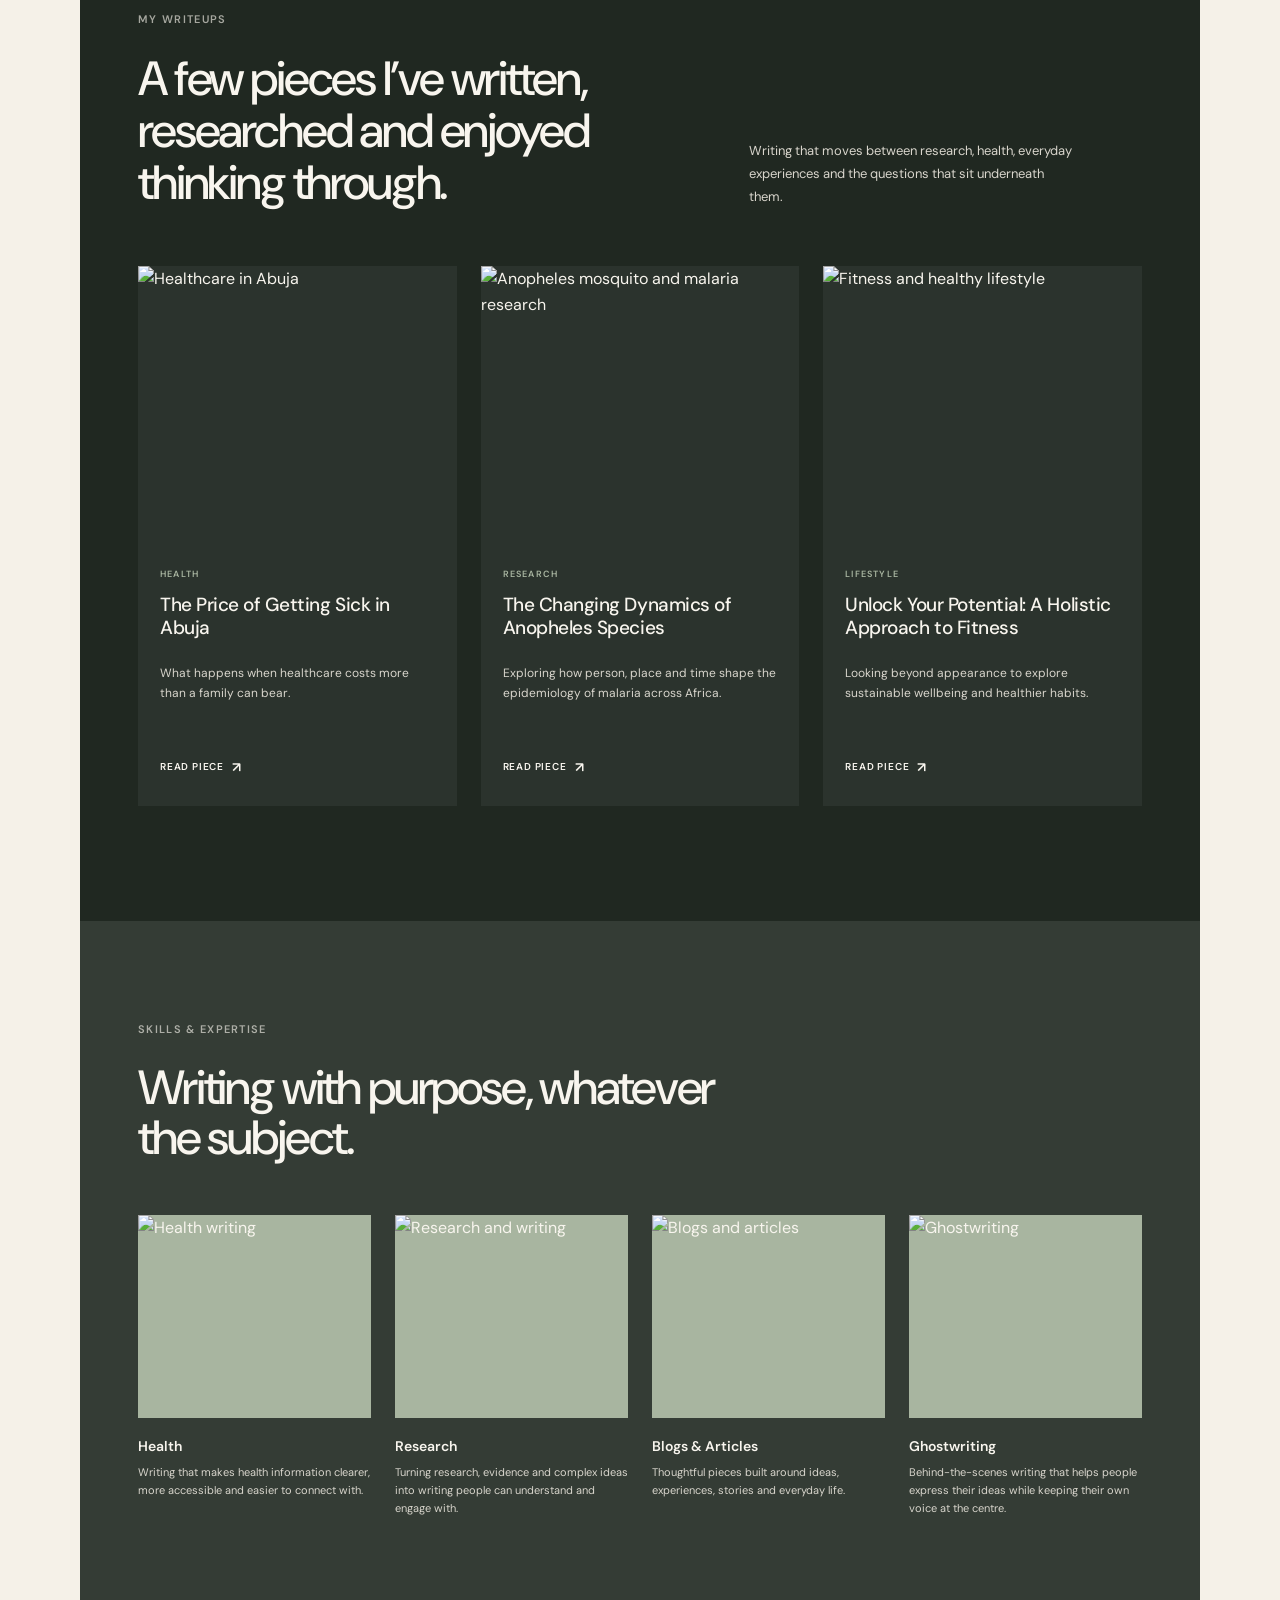
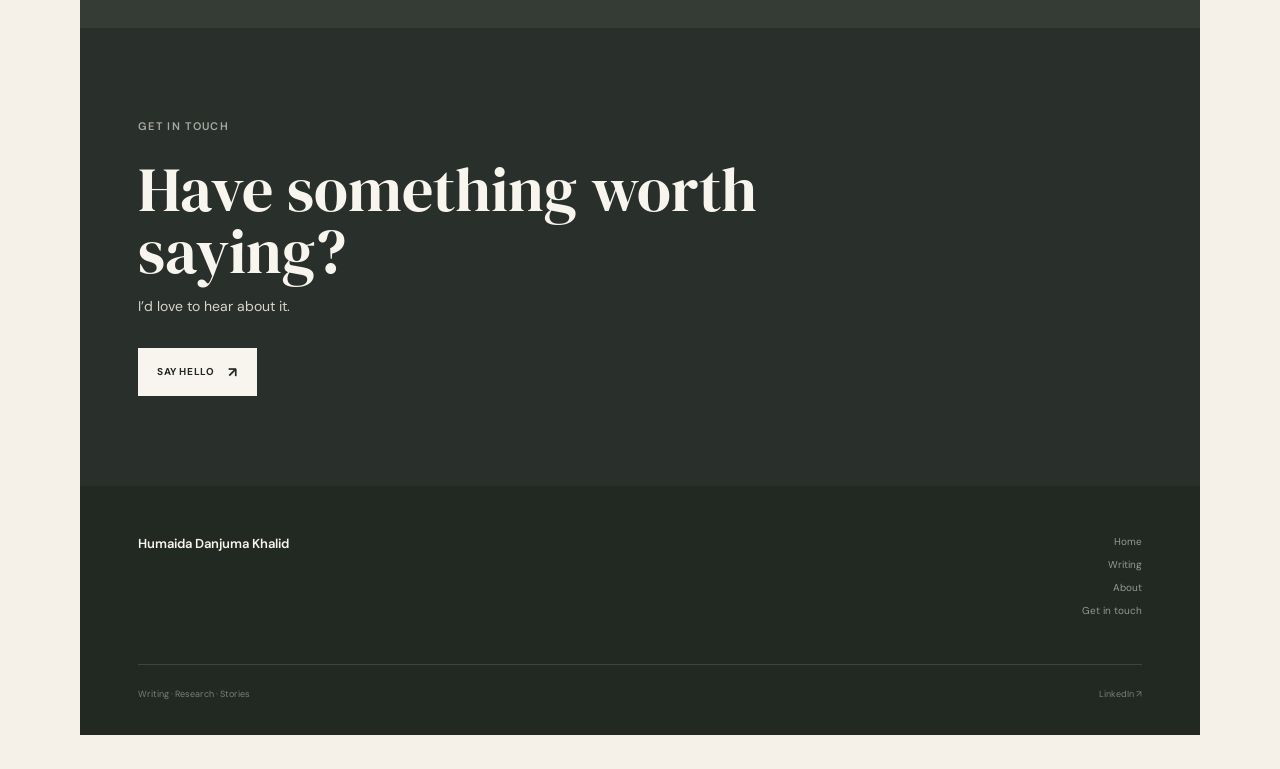
==== commit 10aa92ae: "Enhance index.html with updated content and structure Updated the title and meta description for bet" ====
--- a/index.html
+++ b/index.html
@@ -4,38 +4,31 @@
   <meta charset="UTF-8">
   <meta name="viewport" content="width=device-width, initial-scale=1.0">
 
-  <title>Humaida Danjuma Khalid | Writer</title>
+  <title>Humaida Danjuma Khalid | Writer & Researcher</title>
 
   <meta
     name="description"
-    content="Humaida Danjuma Khalid writes about health, research, lifestyle and the everyday stories that make us pause."
+    content="Humaida Danjuma Khalid is a writer and researcher exploring health, research, lifestyle and the quiet stories behind everyday life."
   >
 
-  <!-- Fonts -->
   <link rel="preconnect" href="https://fonts.googleapis.com">
   <link rel="preconnect" href="https://fonts.gstatic.com" crossorigin>
 
   <link
-    href="https://fonts.googleapis.com/css2?family=DM+Sans:wght@400;500;600;700&family=DM+Serif+Display&family=Kaushan+Script&display=swap"
+    href="https://fonts.googleapis.com/css2?family=DM+Sans:wght@400;500;600;700&family=DM+Serif+Display&display=swap"
     rel="stylesheet"
   >
 
-  <!-- Icons -->
-  <link
-    rel="stylesheet"
-    href="https://cdnjs.cloudflare.com/ajax/libs/font-awesome/6.5.2/css/all.min.css"
-  >
-
   <link rel="stylesheet" href="style.css">
 </head>
 
 <body>
 
-  <main class="page">
-
-    <!-- =====================================================
+  <div class="page">
+
+    <!-- =========================
          HERO
-    ====================================================== -->
+    ========================== -->
 
     <header class="hero" id="home">
 
@@ -45,7 +38,6 @@
         <span></span>
         <div class="browser-line"></div>
       </div>
-
 
       <nav class="nav">
 
@@ -62,15 +54,18 @@
 
       </nav>
 
-
       <div class="hero-content">
 
+        <p class="eyebrow">Writer & Researcher</p>
+
         <h1>
-          Humaida Danjuma Khalid
+          I write about the things<br>
+          that make us pause.
         </h1>
 
-        <p class="hero-line">
-          I write about the things that make us pause.
+        <p class="hero-description">
+          Words shaped by curiosity, research, health and the quiet stories
+          that sit behind everyday life.
         </p>
 
       </div>
@@ -78,9 +73,9 @@
     </header>
 
 
-    <!-- =====================================================
+    <!-- =========================
          ABOUT
-    ====================================================== -->
+    ========================== -->
 
     <section class="about-section" id="about">
 
@@ -92,14 +87,16 @@
           class="about-image"
         >
 
+        <p class="image-caption">
+          Humaida Danjuma Khalid
+        </p>
+
       </div>
 
 
       <div class="about-content">
 
-        <p class="section-label">
-          About me
-        </p>
+        <p class="section-label">About me</p>
 
         <h2>
           I’m curious about what sits beneath the surface.
@@ -123,25 +120,36 @@
           shape their ideas into words that still feel like their own.
         </p>
 
+        <a href="#writing" class="text-link">
+          Explore my writing
+          <span>↗</span>
+        </a>
+
       </div>
 
     </section>
 
 
-    <!-- =====================================================
+    <!-- =========================
          MY WRITEUPS
-    ====================================================== -->
+    ========================== -->
 
     <section class="writing-section" id="writing">
 
-      <div class="writing-heading">
-
-        <p class="section-label">
-          My writeups
-        </p>
-
-        <p class="writing-note">
-          A few pieces I’ve written, researched and enjoyed thinking through.
+      <div class="section-heading">
+
+        <div>
+          <p class="section-label">My writeups</p>
+
+          <h2>
+            A few pieces I’ve written,
+            researched and enjoyed thinking through.
+          </h2>
+        </div>
+
+        <p class="section-intro">
+          Writing that moves between research, health, everyday experiences
+          and the questions that sit underneath them.
         </p>
 
       </div>
@@ -150,25 +158,18 @@
       <div class="writing-grid">
 
 
-        <!-- HEALTH -->
-
-        <a
-          href="healthcare-costs-abuja.html"
-          class="writing-card"
-        >
-
-          <div class="writing-image-wrap">
-
+        <!-- Article 1 -->
+
+        <a href="healthcare-costs-abuja.html" class="writing-card">
+
+          <div class="writing-image">
             <img
               src="assets/abuja-healthcare.jpg"
               alt="Healthcare in Abuja"
-              class="writing-image"
-            >
-
-          </div>
-
-
-          <div class="writing-content">
+            >
+          </div>
+
+          <div class="writing-card-content">
 
             <p class="writing-category">
               Health
@@ -182,30 +183,27 @@
               What happens when healthcare costs more than a family can bear.
             </p>
 
-          </div>
-
-        </a>
-
-
-        <!-- RESEARCH -->
-
-        <a
-          href="anopheles-malaria.html"
-          class="writing-card"
-        >
-
-          <div class="writing-image-wrap">
-
+            <span class="read-link">
+              Read piece <span>↗</span>
+            </span>
+
+          </div>
+
+        </a>
+
+
+        <!-- Article 2 -->
+
+        <a href="anopheles-malaria.html" class="writing-card">
+
+          <div class="writing-image">
             <img
               src="assets/anopheles-cover.jpg"
               alt="Anopheles mosquito and malaria research"
-              class="writing-image"
-            >
-
-          </div>
-
-
-          <div class="writing-content">
+            >
+          </div>
+
+          <div class="writing-card-content">
 
             <p class="writing-category">
               Research
@@ -220,30 +218,27 @@
               of malaria across Africa.
             </p>
 
-          </div>
-
-        </a>
-
-
-        <!-- LIFESTYLE -->
-
-        <a
-          href="fitness.html"
-          class="writing-card"
-        >
-
-          <div class="writing-image-wrap">
-
+            <span class="read-link">
+              Read piece <span>↗</span>
+            </span>
+
+          </div>
+
+        </a>
+
+
+        <!-- Article 3 -->
+
+        <a href="fitness.html" class="writing-card">
+
+          <div class="writing-image">
             <img
               src="assets/fitness-cover.jpg"
               alt="Fitness and healthy lifestyle"
-              class="writing-image"
-            >
-
-          </div>
-
-
-          <div class="writing-content">
+            >
+          </div>
+
+          <div class="writing-card-content">
 
             <p class="writing-category">
               Lifestyle
@@ -258,6 +253,10 @@
               and healthier habits.
             </p>
 
+            <span class="read-link">
+              Read piece <span>↗</span>
+            </span>
+
           </div>
 
         </a>
@@ -267,17 +266,22 @@
     </section>
 
 
-    <!-- =====================================================
+    <!-- =========================
          SKILLS & EXPERTISE
-    ====================================================== -->
+    ========================== -->
 
     <section class="skills-section">
 
       <div class="skills-heading">
 
         <p class="section-label">
-          Skills &amp; Expertise
-        </p>
+          Skills & Expertise
+        </p>
+
+        <h2>
+          Writing with purpose,
+          whatever the subject.
+        </h2>
 
       </div>
 
@@ -285,23 +289,18 @@
       <div class="skills-grid">
 
 
-        <!-- HEALTH -->
+        <!-- Health -->
 
         <article class="skill-card">
 
-          <div class="skill-image-wrap">
-
+          <div class="skill-image">
             <img
               src="assets/health-writing.jpg"
               alt="Health writing"
-              class="skill-image"
-            >
-
-          </div>
-
-          <h3>
-            Health
-          </h3>
+            >
+          </div>
+
+          <h3>Health</h3>
 
           <p>
             Writing that makes health information clearer, more accessible
@@ -311,23 +310,18 @@
         </article>
 
 
-        <!-- RESEARCH -->
+        <!-- Research -->
 
         <article class="skill-card">
 
-          <div class="skill-image-wrap">
-
+          <div class="skill-image">
             <img
               src="assets/research-writing.jpg"
-              alt="Research writing"
-              class="skill-image"
-            >
-
-          </div>
-
-          <h3>
-            Research
-          </h3>
+              alt="Research and writing"
+            >
+          </div>
+
+          <h3>Research</h3>
 
           <p>
             Turning research, evidence and complex ideas into writing
@@ -337,23 +331,18 @@
         </article>
 
 
-        <!-- BLOGS & ARTICLES -->
+        <!-- Blogs & Articles -->
 
         <article class="skill-card">
 
-          <div class="skill-image-wrap">
-
+          <div class="skill-image">
             <img
               src="assets/blogs-articles.jpg"
               alt="Blogs and articles"
-              class="skill-image"
-            >
-
-          </div>
-
-          <h3>
-            Blogs &amp; Articles
-          </h3>
+            >
+          </div>
+
+          <h3>Blogs & Articles</h3>
 
           <p>
             Thoughtful pieces built around ideas, experiences, stories
@@ -363,23 +352,18 @@
         </article>
 
 
-        <!-- GHOSTWRITING -->
+        <!-- Ghostwriting -->
 
         <article class="skill-card">
 
-          <div class="skill-image-wrap">
-
+          <div class="skill-image">
             <img
               src="assets/ghostwriting.jpg"
               alt="Ghostwriting"
-              class="skill-image"
-            >
-
-          </div>
-
-          <h3>
-            Ghostwriting
-          </h3>
+            >
+          </div>
+
+          <h3>Ghostwriting</h3>
 
           <p>
             Behind-the-scenes writing that helps people express their ideas
@@ -393,9 +377,9 @@
     </section>
 
 
-    <!-- =====================================================
-         GET IN TOUCH
-    ====================================================== -->
+    <!-- =========================
+         CONTACT
+    ========================== -->
 
     <section class="contact-section" id="contact">
 
@@ -409,35 +393,63 @@
           Have something worth saying?
         </h2>
 
-
-        <div class="contact-icons">
-
-          <a
-            href="mailto:danjumahumaida@gmail.com"
-            aria-label="Email Humaida"
-            title="Email"
-          >
-            <i class="fa-regular fa-envelope"></i>
-          </a>
-
-
-          <a
-            href="https://www.linkedin.com/in/humaida-danjuma-66057224b"
-            target="_blank"
-            rel="noopener noreferrer"
-            aria-label="Humaida on LinkedIn"
-            title="LinkedIn"
-          >
-            <i class="fa-brands fa-linkedin-in"></i>
-          </a>
-
+        <p class="contact-text">
+          I’d love to hear about it.
+        </p>
+
+        <a
+          href="mailto:danjumahumaida@gmail.com"
+          class="contact-button"
+        >
+          Say hello <span>↗</span>
+        </a>
+
+      </div>
+
+    </section>
+
+
+    <!-- =========================
+         FOOTER
+    ========================== -->
+
+    <footer class="footer">
+
+      <div class="footer-top">
+
+        <div class="footer-name">
+          Humaida Danjuma Khalid
         </div>
 
-      </div>
-
-    </section>
-
-  </main>
+        <div class="footer-links">
+          <a href="#home">Home</a>
+          <a href="#writing">Writing</a>
+          <a href="#about">About</a>
+          <a href="#contact">Get in touch</a>
+        </div>
+
+      </div>
+
+
+      <div class="footer-bottom">
+
+        <p>
+          Writing · Research · Stories
+        </p>
+
+        <a
+          href="https://www.linkedin.com/in/humaida-danjuma-66057224b"
+          target="_blank"
+          rel="noopener noreferrer"
+        >
+          LinkedIn ↗
+        </a>
+
+      </div>
+
+    </footer>
+
+  </div>
 
 </body>
 </html>
--- a/style.css
+++ b/style.css
@@ -4,9 +4,12 @@
 
 :root {
   --ivory: #F5F1E8;
+  --paper: #EDE8DC;
   --forest: #26352D;
   --forest-dark: #202821;
   --sage: #A8B5A0;
+  --sage-dark: #899984;
+  --clay: #C9A995;
   --cream: #F8F5EE;
   --white: #FFFFFF;
   --text-soft: #D8D5CC;
@@ -14,7 +17,6 @@
 
   --serif: "DM Serif Display", Georgia, serif;
   --sans: "DM Sans", Arial, sans-serif;
-  --name-font: "Manrope", Arial, sans-serif;
 }
 
 
@@ -34,10 +36,9 @@
 
 body {
   background: var(--ivory);
-  color: var(--white);
+  color: var(--cream);
   font-family: var(--sans);
   line-height: 1.6;
-  -webkit-font-smoothing: antialiased;
 }
 
 img {
@@ -52,7 +53,7 @@
 
 
 /* =========================================================
-   MAIN PAGE
+   PAGE
 ========================================================= */
 
 .page {
@@ -70,493 +71,485 @@
 .hero {
   position: relative;
   min-height: 690px;
-  background: var(--forest);
-}
-
-
-/* =========================================================
-   BROWSER BAR
-========================================================= */
+  background:
+    linear-gradient(
+      90deg,
+      rgba(38, 53, 45, 0.98) 0%,
+      rgba(38, 53, 45, 0.96) 68%,
+      rgba(31, 40, 34, 0.92) 68%,
+      rgba(31, 40, 34, 0.92) 100%
+    );
+}
+
+
+/* Browser-style top strip */
 
 .browser-bar {
-  height: 18px;
-  width: 100%;
-
+  height: 30px;
+  padding: 0 18px;
   display: flex;
   align-items: center;
   gap: 6px;
-
-  padding-left: 22px;
-
-  background: rgba(255, 255, 255, 0.035);
-}
-
-.browser-bar span {
-  width: 5px;
-  height: 5px;
+  border-bottom: 1px solid rgba(255,255,255,0.06);
+  background: rgba(20, 26, 22, 0.45);
+}
+
+.browser-bar > span {
+  width: 6px;
+  height: 6px;
   border-radius: 50%;
-
-  background: rgba(255, 255, 255, 0.22);
-}
-
-
-/* =========================================================
-   NAVIGATION
+  background: rgba(255,255,255,0.38);
+}
+
+.browser-line {
+  height: 4px;
+  width: 280px;
+  margin-left: 18px;
+  border-radius: 10px;
+  background: rgba(255,255,255,0.08);
+}
+
+
+/* =========================================================
+   NAV
 ========================================================= */
 
 .nav {
   width: 100%;
-
   padding: 30px 58px 0;
 
+  display: flex;
+  align-items: center;
+  justify-content: space-between;
+}
+
+.brand {
+  font-size: 13px;
+  font-weight: 600;
+  letter-spacing: -0.01em;
+}
+
+.nav-links {
+  display: flex;
+  align-items: center;
+  gap: 34px;
+}
+
+.nav-links a {
+  position: relative;
+  font-size: 11px;
+  color: rgba(248,245,238,0.72);
+  transition: color 0.25s ease;
+}
+
+.nav-links a:hover {
+  color: var(--cream);
+}
+
+.nav-links a:last-child {
+  padding: 12px 18px;
+  background: rgba(255,255,255,0.08);
+}
+
+
+/* =========================================================
+   HERO CONTENT
+========================================================= */
+
+.hero-content {
+  max-width: 790px;
+  padding: 155px 58px 150px;
+}
+
+.eyebrow,
+.section-label {
+  margin-bottom: 24px;
+  font-size: 11px;
+  font-weight: 600;
+  text-transform: uppercase;
+  letter-spacing: 0.12em;
+  color: rgba(248,245,238,0.62);
+}
+
+.hero h1 {
+  max-width: 780px;
+  font-family: var(--sans);
+  font-size: clamp(48px, 6.5vw, 78px);
+  font-weight: 500;
+  line-height: 1.02;
+  letter-spacing: -0.055em;
+}
+
+.hero-description {
+  max-width: 570px;
+  margin-top: 34px;
+  font-size: 16px;
+  line-height: 1.75;
+  color: var(--text-soft);
+}
+
+
+/* =========================================================
+   ABOUT
+========================================================= */
+
+.about-section {
+  display: grid;
+  grid-template-columns: 0.95fr 1.05fr;
+  gap: 72px;
+  padding: 105px 58px 115px;
+  background: #303A32;
+}
+
+.about-image-wrap {
+  align-self: start;
+}
+
+.about-image {
+  width: 100%;
+  aspect-ratio: 0.84;
+  object-fit: cover;
+  object-position: center;
+  background: var(--sage);
+}
+
+.image-caption {
+  margin-top: 12px;
+  font-size: 10px;
+  color: rgba(248,245,238,0.48);
+}
+
+.about-content {
+  align-self: center;
+  max-width: 470px;
+}
+
+.about-content h2 {
+  max-width: 450px;
+  margin-bottom: 30px;
+  font-family: var(--serif);
+  font-size: clamp(34px, 4vw, 50px);
+  font-weight: 400;
+  line-height: 1.05;
+  letter-spacing: -0.03em;
+}
+
+.about-content p:not(.section-label) {
+  margin-bottom: 18px;
+  font-size: 14px;
+  line-height: 1.8;
+  color: var(--text-soft);
+}
+
+.about-content strong {
+  color: var(--cream);
+  font-weight: 500;
+}
+
+.text-link {
+  display: inline-flex;
+  align-items: center;
+  gap: 12px;
+  margin-top: 15px;
+  padding-bottom: 5px;
+  border-bottom: 1px solid rgba(248,245,238,0.5);
+  font-size: 11px;
+  font-weight: 600;
+  text-transform: uppercase;
+  letter-spacing: 0.08em;
+}
+
+.text-link span {
+  font-size: 15px;
+}
+
+
+/* =========================================================
+   WRITING
+========================================================= */
+
+.writing-section {
+  padding: 105px 58px 115px;
+  background: var(--forest-dark);
+}
+
+.section-heading {
+  display: grid;
+  grid-template-columns: 1.15fr 0.85fr;
+  gap: 80px;
+  align-items: end;
+  margin-bottom: 58px;
+}
+
+.section-heading h2 {
+  max-width: 650px;
+  font-size: clamp(34px, 4vw, 48px);
+  line-height: 1.08;
+  font-weight: 500;
+  letter-spacing: -0.045em;
+}
+
+.section-intro {
+  max-width: 330px;
+  font-size: 13px;
+  line-height: 1.75;
+  color: var(--text-soft);
+}
+
+
+/* =========================================================
+   WRITING GRID
+========================================================= */
+
+.writing-grid {
+  display: grid;
+  grid-template-columns: repeat(3, 1fr);
+  gap: 24px;
+}
+
+.writing-card {
+  display: block;
+  background: #2B332D;
+  transition:
+    transform 0.3s ease,
+    background 0.3s ease;
+}
+
+.writing-card:hover {
+  transform: translateY(-6px);
+  background: #353E36;
+}
+
+.writing-image {
+  aspect-ratio: 1.15;
+  overflow: hidden;
+}
+
+.writing-image img {
+  height: 100%;
+  object-fit: cover;
+  transition: transform 0.45s ease;
+}
+
+.writing-card:hover .writing-image img {
+  transform: scale(1.04);
+}
+
+.writing-card-content {
+  padding: 24px 22px 28px;
+}
+
+.writing-category {
+  margin-bottom: 12px;
+  font-size: 9px;
+  font-weight: 600;
+  text-transform: uppercase;
+  letter-spacing: 0.13em;
+  color: var(--sage);
+}
+
+.writing-card h3 {
+  min-height: 58px;
+  margin-bottom: 12px;
+  font-size: 19px;
+  line-height: 1.2;
+  font-weight: 500;
+  letter-spacing: -0.025em;
+}
+
+.writing-card-content > p:not(.writing-category) {
+  min-height: 66px;
+  margin-bottom: 22px;
+  font-size: 12px;
+  line-height: 1.65;
+  color: var(--text-soft);
+}
+
+.read-link {
+  display: inline-flex;
+  align-items: center;
+  gap: 8px;
+  font-size: 10px;
+  font-weight: 600;
+  text-transform: uppercase;
+  letter-spacing: 0.08em;
+}
+
+.read-link span {
+  font-size: 14px;
+}
+
+
+/* =========================================================
+   SKILLS
+========================================================= */
+
+.skills-section {
+  padding: 100px 58px 110px;
+  background: #343C35;
+}
+
+.skills-heading {
+  margin-bottom: 52px;
+}
+
+.skills-heading h2 {
+  max-width: 600px;
+  font-size: clamp(34px, 4vw, 48px);
+  line-height: 1.05;
+  font-weight: 500;
+  letter-spacing: -0.045em;
+}
+
+
+/* Four-column arrangement like the sample */
+
+.skills-grid {
+  display: grid;
+  grid-template-columns: repeat(4, 1fr);
+  gap: 24px;
+}
+
+.skill-card {
+  min-width: 0;
+}
+
+.skill-image {
+  aspect-ratio: 1.15;
+  margin-bottom: 19px;
+  overflow: hidden;
+  background: var(--sage);
+}
+
+.skill-image img {
+  height: 100%;
+  object-fit: cover;
+  transition: transform 0.4s ease;
+}
+
+.skill-card:hover .skill-image img {
+  transform: scale(1.04);
+}
+
+.skill-card h3 {
+  margin-bottom: 8px;
+  font-size: 14px;
+  line-height: 1.3;
+  font-weight: 600;
+}
+
+.skill-card p {
+  font-size: 11px;
+  line-height: 1.65;
+  color: var(--text-soft);
+}
+
+
+/* =========================================================
+   CONTACT
+========================================================= */
+
+.contact-section {
+  padding: 90px 58px;
+  background: #292F2A;
+}
+
+.contact-inner {
+  max-width: 700px;
+}
+
+.contact-inner h2 {
+  max-width: 620px;
+  margin-bottom: 12px;
+  font-family: var(--serif);
+  font-size: clamp(42px, 5vw, 62px);
+  line-height: 1;
+  font-weight: 400;
+}
+
+.contact-text {
+  margin-bottom: 30px;
+  font-size: 14px;
+  color: var(--text-soft);
+}
+
+.contact-button {
+  display: inline-flex;
+  align-items: center;
+  gap: 14px;
+  padding: 13px 19px;
+  background: var(--cream);
+  color: var(--forest-dark);
+  font-size: 10px;
+  font-weight: 700;
+  text-transform: uppercase;
+  letter-spacing: 0.06em;
+  transition:
+    transform 0.25s ease,
+    background 0.25s ease;
+}
+
+.contact-button:hover {
+  transform: translateY(-2px);
+  background: var(--white);
+}
+
+.contact-button span {
+  font-size: 14px;
+}
+
+
+/* =========================================================
+   FOOTER
+========================================================= */
+
+.footer {
+  padding: 48px 58px 34px;
+  background: #222822;
+  color: rgba(248,245,238,0.7);
+}
+
+.footer-top {
   display: flex;
   align-items: flex-start;
   justify-content: space-between;
-}
-
-.brand {
-  font-family: var(--name-font);
-  font-size: 17px;
-  font-weight: 800;
-  line-height: 1;
-
-  letter-spacing: -0.045em;
-
+  padding-bottom: 45px;
+}
+
+.footer-name {
   color: var(--cream);
-}
-
-.nav-right {
+  font-size: 13px;
+  font-weight: 600;
+}
+
+.footer-links {
   display: flex;
   flex-direction: column;
   align-items: flex-end;
-
-  gap: 20px;
-}
-
-.nav-note {
-  width: 280px;
-
+  gap: 7px;
+}
+
+.footer-links a {
+  font-size: 10px;
+  color: rgba(248,245,238,0.55);
+}
+
+.footer-links a:hover {
+  color: var(--cream);
+}
+
+.footer-bottom {
+  display: flex;
+  justify-content: space-between;
+  align-items: center;
+  padding-top: 22px;
+  border-top: 1px solid var(--border);
+}
+
+.footer-bottom p,
+.footer-bottom a {
   font-size: 9px;
-  line-height: 1.6;
-
-  text-align: right;
-
-  color: rgba(248, 245, 238, 0.45);
-}
-
-.nav-links {
-  display: flex;
-  align-items: center;
-
-  gap: 34px;
-}
-
-.nav-links a {
-  position: relative;
-
-  font-size: 11px;
-
-  color: rgba(248, 245, 238, 0.72);
-
-  transition: color 0.25s ease;
-}
-
-.nav-links a:hover {
-  color: var(--cream);
-}
-
-
-/* =========================================================
-   HERO CONTENT
-========================================================= */
-
-.hero-content {
-  max-width: 850px;
-
-  padding: 185px 58px 150px;
-}
-
-.hero h1 {
-  max-width: 820px;
-
-  font-family: var(--sans);
-  font-size: clamp(48px, 6.5vw, 78px);
-  font-weight: 500;
-
-  line-height: 1.02;
-  letter-spacing: -0.055em;
-
-  color: var(--white);
-}
-
-
-/* =========================================================
-   SHARED SECTION LABEL
-========================================================= */
-
-.section-label {
-  margin-bottom: 24px;
-
-  font-size: 11px;
-  font-weight: 600;
-
-  text-transform: uppercase;
-  letter-spacing: 0.12em;
-
-  color: rgba(248, 245, 238, 0.62);
-}
-
-
-/* =========================================================
-   ABOUT
-========================================================= */
-
-.about-section {
-  display: grid;
-
-  grid-template-columns: 0.95fr 1.05fr;
-
-  gap: 72px;
-
-  padding: 105px 58px 115px;
-
-  background: #303A32;
-}
-
-.about-image-wrap {
-  align-self: start;
-  overflow: hidden;
-}
-
-.about-image {
-  width: 100%;
-
-  aspect-ratio: 0.84;
-
-  object-fit: cover;
-  object-position: center;
-
-  background: var(--sage);
-}
-
-.about-content {
-  align-self: center;
-
-  max-width: 470px;
-}
-
-.about-content h2 {
-  max-width: 450px;
-
-  margin-bottom: 30px;
-
-  font-family: var(--serif);
-  font-size: clamp(34px, 4vw, 50px);
-  font-weight: 400;
-
-  line-height: 1.05;
-  letter-spacing: -0.03em;
-}
-
-.about-content p:not(.section-label) {
-  margin-bottom: 18px;
-
-  font-size: 14px;
-  line-height: 1.8;
-
-  color: var(--text-soft);
-}
-
-.about-content strong {
-  color: var(--cream);
-  font-weight: 500;
-}
-
-
-/* =========================================================
-   WRITING
-========================================================= */
-
-.writing-section {
-  padding: 105px 58px 115px;
-
-  background: var(--forest-dark);
-}
-
-.writing-heading {
-  display: flex;
-  align-items: flex-end;
-  justify-content: space-between;
-
-  margin-bottom: 42px;
-}
-
-.writing-heading .section-label {
-  margin-bottom: 0;
-}
-
-.writing-note {
-  max-width: 430px;
-
-  font-size: 13px;
-  line-height: 1.65;
-
-  color: var(--text-soft);
-}
-
-
-/* =========================================================
-   WRITING GRID
-========================================================= */
-
-.writing-grid {
-  display: grid;
-
-  grid-template-columns: repeat(3, 1fr);
-
-  gap: 24px;
-}
-
-
-/* =========================================================
-   WRITING CARD
-========================================================= */
-
-.writing-card {
-  display: block;
-
-  background: #2B332D;
-
-  overflow: hidden;
-
-  transition:
-    transform 0.3s ease,
-    background 0.3s ease;
-}
-
-.writing-card:hover {
-  transform: translateY(-6px);
-
-  background: #353E36;
-}
-
-
-/* =========================================================
-   WRITING IMAGE
-========================================================= */
-
-.writing-image-wrap {
-  width: 100%;
-
-  aspect-ratio: 1.15;
-
-  overflow: hidden;
-}
-
-.writing-image {
-  width: 100%;
-  height: 100%;
-
-  object-fit: cover;
-
-  transition: transform 0.45s ease;
-}
-
-.writing-card:hover .writing-image {
-  transform: scale(1.04);
-}
-
-
-/* =========================================================
-   WRITING CONTENT
-========================================================= */
-
-.writing-content {
-  padding: 24px 22px 28px;
-}
-
-.writing-category {
-  margin-bottom: 12px;
-
-  font-size: 9px;
-  font-weight: 600;
-
-  text-transform: uppercase;
-  letter-spacing: 0.13em;
-
-  color: var(--sage);
-}
-
-.writing-content h3 {
-  min-height: 58px;
-
-  margin-bottom: 12px;
-
-  font-family: var(--serif);
-  font-size: 19px;
-  font-weight: 400;
-
-  line-height: 1.2;
-  letter-spacing: -0.025em;
-
-  color: var(--white);
-}
-
-.writing-content > p:last-child {
-  min-height: 66px;
-
-  font-size: 12px;
-  line-height: 1.65;
-
-  color: var(--text-soft);
-}
-
-
-/* =========================================================
-   SKILLS & EXPERTISE
-========================================================= */
-
-.skills-section {
-  padding: 100px 58px 110px;
-
-  background: #343C35;
-}
-
-.skills-heading {
-  margin-bottom: 52px;
-}
-
-.skills-heading .section-label {
-  margin-bottom: 0;
-}
-
-.skills-grid {
-  display: grid;
-
-  grid-template-columns: repeat(4, 1fr);
-
-  gap: 24px;
-}
-
-
-/* =========================================================
-   SKILL CARD
-========================================================= */
-
-.skill-card {
-  min-width: 0;
-}
-
-.skill-image-wrap {
-  width: 100%;
-
-  aspect-ratio: 1.15;
-
-  margin-bottom: 19px;
-
-  overflow: hidden;
-
-  background: var(--sage);
-}
-
-.skill-image {
-  width: 100%;
-  height: 100%;
-
-  object-fit: cover;
-
-  transition: transform 0.4s ease;
-}
-
-.skill-card:hover .skill-image {
-  transform: scale(1.04);
-}
-
-.skill-content h3 {
-  margin-bottom: 8px;
-
-  font-family: var(--serif);
-  font-size: 20px;
-  font-weight: 400;
-
-  line-height: 1.3;
-
-  color: var(--white);
-}
-
-.skill-content p {
-  font-size: 11px;
-  line-height: 1.65;
-
-  color: var(--text-soft);
-}
-
-
-/* =========================================================
-   CONTACT
-========================================================= */
-
-.contact-section {
-  padding: 90px 58px;
-
-  background: #292F2A;
-}
-
-.contact-inner {
-  max-width: 650px;
-}
-
-.contact-inner h2 {
-  max-width: 620px;
-
-  margin-bottom: 28px;
-
-  font-family: var(--serif);
-  font-size: clamp(42px, 5vw, 62px);
-  font-weight: 400;
-
-  line-height: 1;
-
-  color: var(--white);
-}
-
-
-/* =========================================================
-   CONTACT ICONS
-========================================================= */
-
-.contact-icons {
-  display: flex;
-  align-items: center;
-
-  gap: 14px;
-}
-
-.contact-icons a {
-  width: 42px;
-  height: 42px;
-
-  display: flex;
-  align-items: center;
-  justify-content: center;
-
-  border: 1px solid rgba(248, 245, 238, 0.25);
-
-  color: var(--cream);
-  font-size: 16px;
-
-  transition:
-    background 0.25s ease,
-    color 0.25s ease,
-    transform 0.25s ease;
-}
-
-.contact-icons a:hover {
-  background: var(--cream);
-
-  color: var(--forest-dark);
-
-  transform: translateY(-2px);
+  color: rgba(248,245,238,0.42);
 }
 
 
@@ -568,7 +561,6 @@
 
   .page {
     width: min(100% - 24px, 900px);
-
     margin: 18px auto;
   }
 
@@ -585,7 +577,8 @@
   .about-section,
   .writing-section,
   .skills-section,
-  .contact-section {
+  .contact-section,
+  .footer {
     padding-left: 36px;
     padding-right: 36px;
   }
@@ -600,9 +593,9 @@
 
   .skills-grid {
     grid-template-columns: repeat(2, 1fr);
-
     row-gap: 42px;
   }
+
 }
 
 
@@ -618,7 +611,6 @@
 
   .page {
     width: 100%;
-
     margin: 0;
   }
 
@@ -627,41 +619,40 @@
 
   .nav {
     padding: 24px 22px 0;
+    align-items: flex-start;
   }
 
   .brand {
-    max-width: 145px;
-
-    font-size: 15px;
-  }
-
-  .nav-right {
-    gap: 13px;
-  }
-
-  .nav-note {
-    display: none;
+    max-width: 125px;
+    font-size: 12px;
+    line-height: 1.3;
   }
 
   .nav-links {
     gap: 13px;
+    flex-wrap: wrap;
+    justify-content: flex-end;
+    max-width: 185px;
   }
 
   .nav-links a {
     font-size: 9px;
   }
 
+  .nav-links a:last-child {
+    padding: 7px 9px;
+  }
+
 
   /* HERO */
 
   .hero {
     min-height: 620px;
-
     background:
       linear-gradient(
         90deg,
-        rgba(38, 53, 45, 0.98),
-        rgba(38, 53, 45, 0.95)
+        rgba(38,53,45,0.98),
+        rgba(38,53,45,0.95)
       );
   }
 
@@ -669,14 +660,28 @@
     padding-left: 12px;
   }
 
+  .browser-line {
+    width: 120px;
+  }
+
   .hero-content {
-    padding: 180px 22px 90px;
+    padding: 145px 22px 90px;
+  }
+
+  .eyebrow {
+    margin-bottom: 20px;
   }
 
   .hero h1 {
     font-size: clamp(43px, 13vw, 62px);
-
     line-height: 1;
+  }
+
+  .hero-description {
+    max-width: 340px;
+    margin-top: 28px;
+    font-size: 13px;
+    line-height: 1.7;
   }
 
 
@@ -685,9 +690,7 @@
   .about-section {
     display: flex;
     flex-direction: column;
-
     gap: 44px;
-
     padding: 72px 22px 80px;
   }
 
@@ -710,39 +713,38 @@
     padding: 72px 22px 80px;
   }
 
-  .writing-heading {
+  .section-heading {
     display: block;
-
     margin-bottom: 40px;
   }
 
-  .writing-note {
-    max-width: 350px;
-
-    margin-top: 13px;
-
-    font-size: 11px;
+  .section-heading h2 {
+    font-size: 36px;
+  }
+
+  .section-intro {
+    margin-top: 22px;
+    font-size: 12px;
   }
 
   .writing-grid {
     grid-template-columns: 1fr;
-
     gap: 20px;
   }
 
-  .writing-image-wrap {
+  .writing-image {
     aspect-ratio: 1.2;
   }
 
-  .writing-content {
+  .writing-card-content {
     padding: 22px 20px 25px;
   }
 
-  .writing-content h3 {
+  .writing-card h3 {
     min-height: auto;
   }
 
-  .writing-content > p:last-child {
+  .writing-card-content > p:not(.writing-category) {
     min-height: auto;
   }
 
@@ -757,21 +759,24 @@
     margin-bottom: 40px;
   }
 
+  .skills-heading h2 {
+    font-size: 36px;
+  }
+
   .skills-grid {
     grid-template-columns: 1fr 1fr;
-
     gap: 35px 16px;
   }
 
-  .skill-image-wrap {
+  .skill-image {
     margin-bottom: 14px;
   }
 
-  .skill-content h3 {
-    font-size: 18px;
-  }
-
-  .skill-content p {
+  .skill-card h3 {
+    font-size: 13px;
+  }
+
+  .skill-card p {
     font-size: 10px;
   }
 
@@ -786,6 +791,21 @@
     font-size: 45px;
   }
 
+
+  /* FOOTER */
+
+  .footer {
+    padding: 42px 22px 28px;
+  }
+
+  .footer-top {
+    padding-bottom: 35px;
+  }
+
+  .footer-links {
+    gap: 6px;
+  }
+
 }
 
 
@@ -796,26 +816,26 @@
 @media (max-width: 420px) {
 
   .nav {
-    display: flex;
-  }
-
-  .brand {
-    max-width: 125px;
+    display: block;
   }
 
   .nav-links {
-    gap: 9px;
+    margin-top: 18px;
+    justify-content: flex-start;
+    max-width: none;
   }
 
   .hero-content {
-    padding-top: 130px;
+    padding-top: 110px;
   }
 
   .hero h1 {
     font-size: 42px;
   }
 
-  .about-content h2 {
+  .about-content h2,
+  .section-heading h2,
+  .skills-heading h2 {
     font-size: 34px;
   }
 
@@ -823,4 +843,19 @@
     grid-template-columns: 1fr;
   }
 
-}
+  .footer-top,
+  .footer-bottom {
+    display: block;
+  }
+
+  .footer-links {
+    align-items: flex-start;
+    margin-top: 25px;
+  }
+
+  .footer-bottom a {
+    display: inline-block;
+    margin-top: 12px;
+  }
+
+}
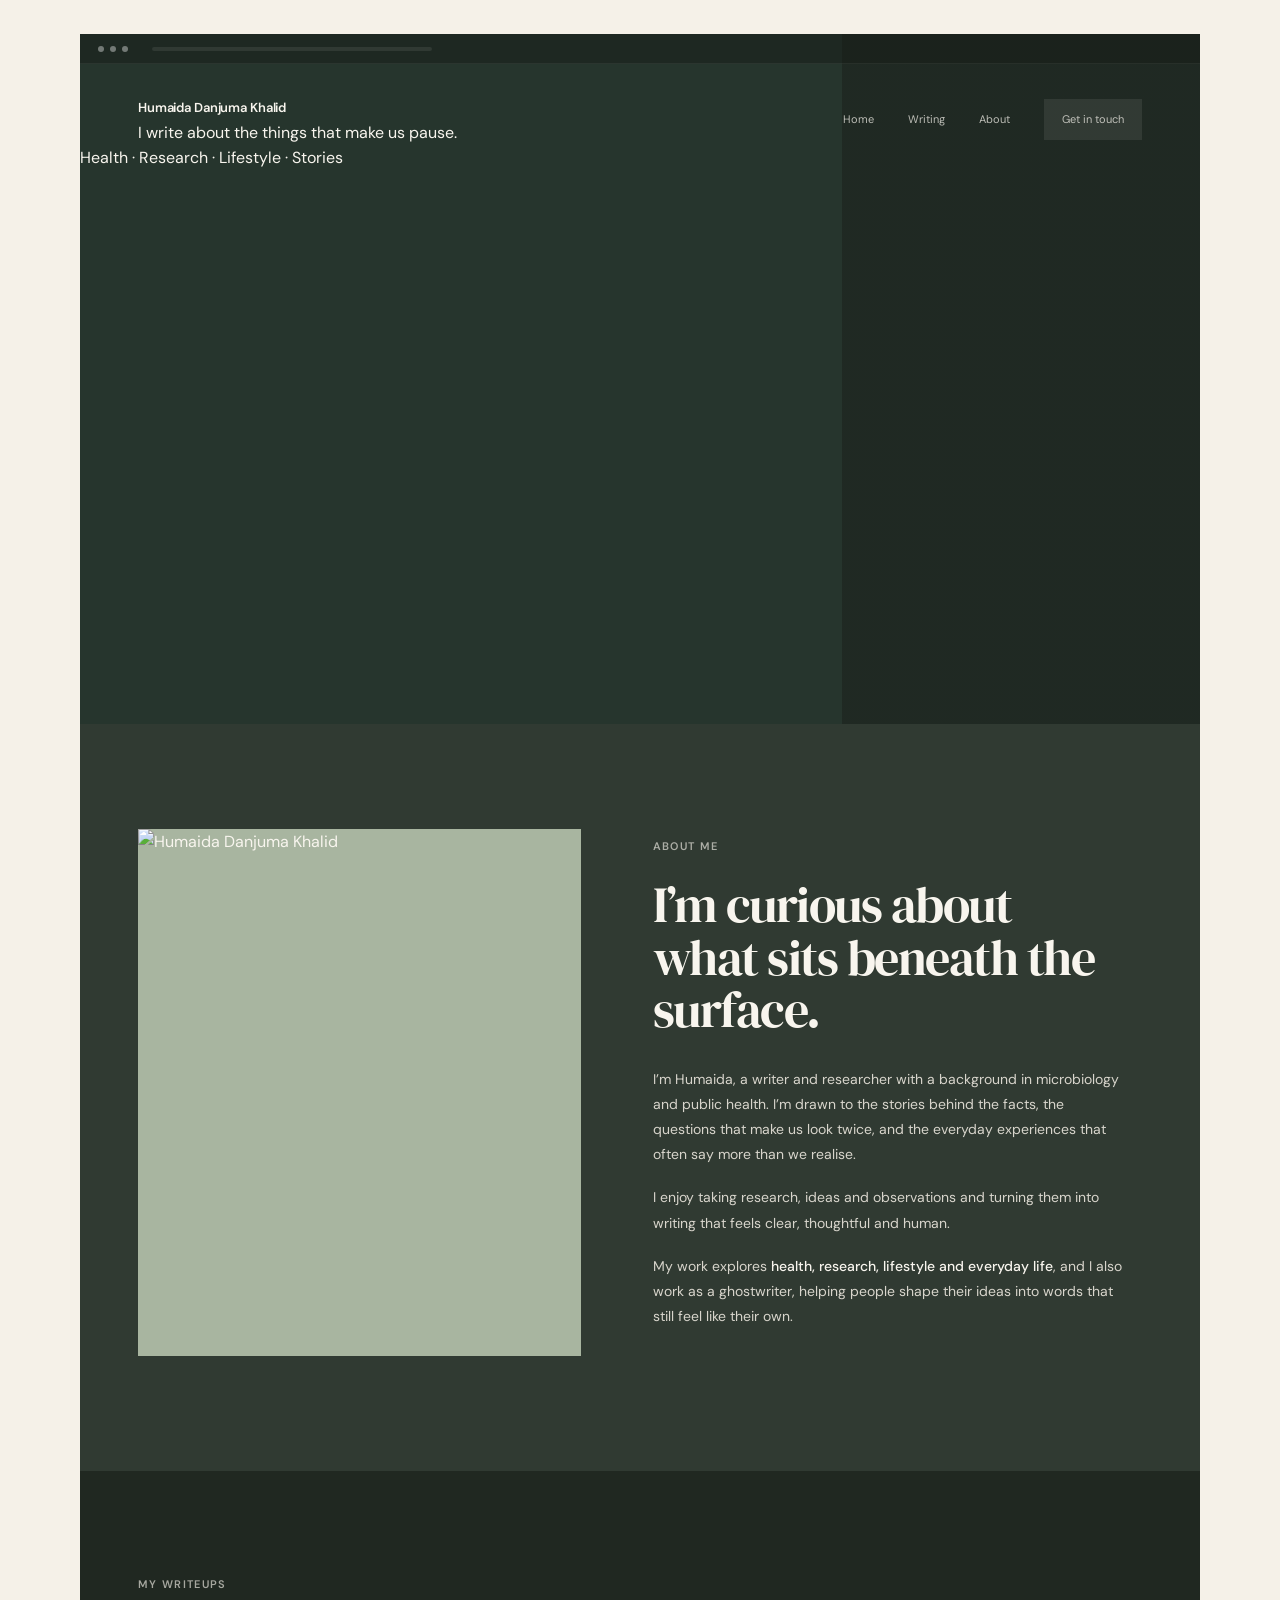
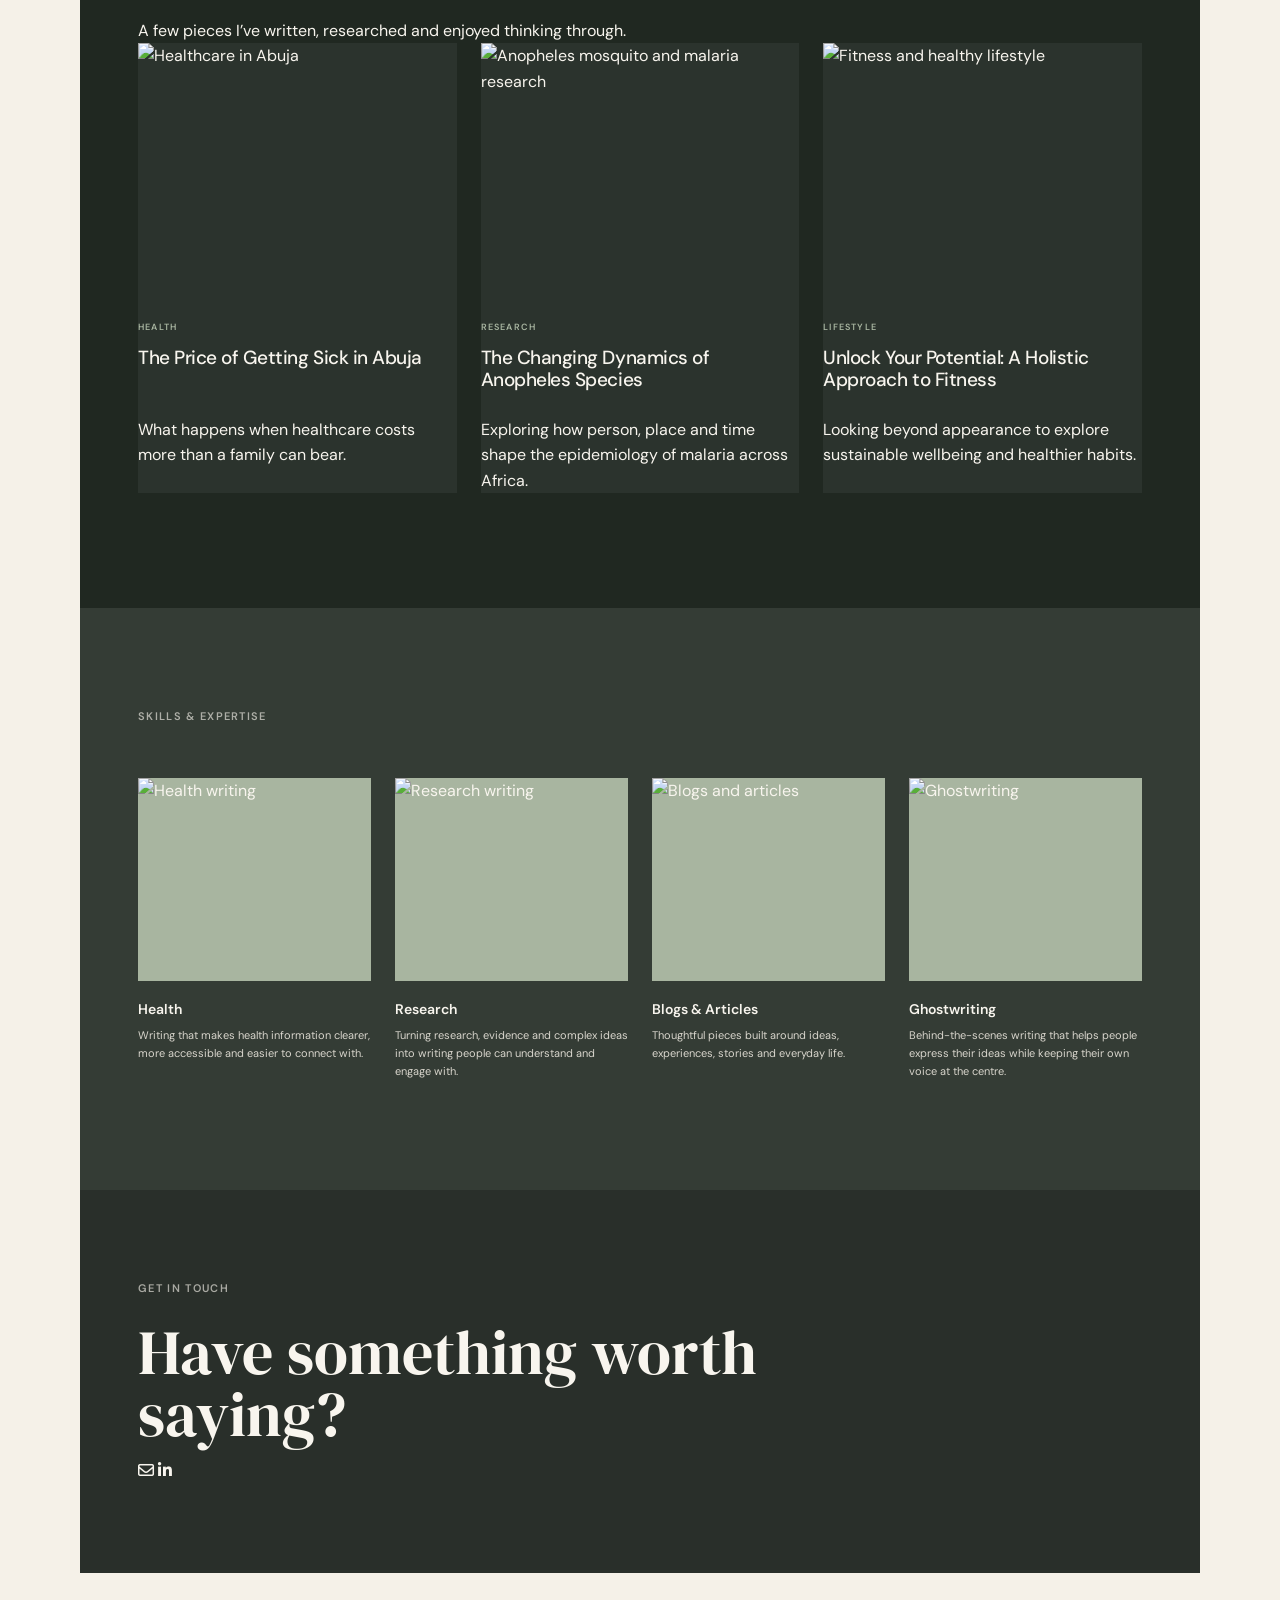
==== commit f1fb9fa0: "Refactor index.html structure and content Updated the title and description in the head section. Mod" ====
--- a/index.html
+++ b/index.html
@@ -4,172 +4,196 @@
   <meta charset="UTF-8">
   <meta name="viewport" content="width=device-width, initial-scale=1.0">
 
-  <title>Humaida Danjuma Khalid | Writer & Researcher</title>
+  <title>Humaida Danjuma Khalid | Writer</title>
 
   <meta
     name="description"
-    content="Humaida Danjuma Khalid is a writer and researcher exploring health, research, lifestyle and the quiet stories behind everyday life."
+    content="Humaida Danjuma Khalid writes about health, research, lifestyle and the everyday stories that make us pause."
   >
 
   <link rel="preconnect" href="https://fonts.googleapis.com">
   <link rel="preconnect" href="https://fonts.gstatic.com" crossorigin>
 
   <link
-    href="https://fonts.googleapis.com/css2?family=DM+Sans:wght@400;500;600;700&family=DM+Serif+Display&display=swap"
+    href="https://fonts.googleapis.com/css2?family=DM+Sans:wght@400;500;600;700;800&family=DM+Serif+Display&family=Kaushan+Script&display=swap"
     rel="stylesheet"
   >
 
+  <link
+    rel="stylesheet"
+    href="https://cdnjs.cloudflare.com/ajax/libs/font-awesome/6.5.2/css/all.min.css"
+  >
+
   <link rel="stylesheet" href="style.css">
 </head>
 
 <body>
 
-  <div class="page">
-
-    <!-- =========================
-         HERO
-    ========================== -->
-
-    <header class="hero" id="home">
-
-      <div class="browser-bar">
-        <span></span>
-        <span></span>
-        <span></span>
-        <div class="browser-line"></div>
+  <main class="page">
+
+
+    <!-- =====================================================
+         FIRST PAGE
+         HERO + ABOUT ARE ONE CONTINUOUS DESIGN
+    ====================================================== -->
+
+    <section class="first-page" id="home">
+
+
+      <!-- HERO -->
+
+      <header class="hero">
+
+        <div class="browser-bar">
+          <span></span>
+          <span></span>
+          <span></span>
+          <div class="browser-line"></div>
+        </div>
+
+
+        <nav class="nav">
+
+          <div class="brand-block">
+
+            <a href="#home" class="brand">
+              Humaida Danjuma Khalid
+            </a>
+
+            <p class="hero-line">
+              I write about the things that make us pause.
+            </p>
+
+          </div>
+
+
+          <div class="nav-links">
+
+            <a href="#home">
+              Home
+            </a>
+
+            <a href="#writing">
+              Writing
+            </a>
+
+            <a href="#about">
+              About
+            </a>
+
+            <a href="#contact" class="contact-nav">
+              Get in touch
+            </a>
+
+          </div>
+
+        </nav>
+
+
+        <div class="hero-space">
+
+          <p class="hero-small-line">
+            Health · Research · Lifestyle · Stories
+          </p>
+
+        </div>
+
+      </header>
+
+
+      <!-- ABOUT
+           Still part of the first page
+      -->
+
+      <section class="about-section" id="about">
+
+        <div class="about-image-wrap">
+
+          <img
+            src="assets/IMG_9514.jpg"
+            alt="Humaida Danjuma Khalid"
+            class="about-image"
+          >
+
+        </div>
+
+
+        <div class="about-content">
+
+          <p class="section-label">
+            About me
+          </p>
+
+          <h2>
+            I’m curious about what sits beneath the surface.
+          </h2>
+
+          <p>
+            I’m Humaida, a writer and researcher with a background in
+            microbiology and public health. I’m drawn to the stories behind
+            the facts, the questions that make us look twice, and the everyday
+            experiences that often say more than we realise.
+          </p>
+
+          <p>
+            I enjoy taking research, ideas and observations and turning them
+            into writing that feels clear, thoughtful and human.
+          </p>
+
+          <p>
+            My work explores <strong>health, research, lifestyle and everyday
+            life</strong>, and I also work as a ghostwriter, helping people
+            shape their ideas into words that still feel like their own.
+          </p>
+
+        </div>
+
+      </section>
+
+    </section>
+
+
+    <!-- =====================================================
+         MY WRITEUPS
+    ====================================================== -->
+
+    <section class="writing-section" id="writing">
+
+      <div class="writing-heading">
+
+        <p class="section-label">
+          My writeups
+        </p>
+
+        <p class="writing-note">
+          A few pieces I’ve written, researched and enjoyed thinking through.
+        </p>
+
       </div>
 
-      <nav class="nav">
-
-        <a href="#home" class="brand">
-          Humaida Danjuma Khalid
-        </a>
-
-        <div class="nav-links">
-          <a href="#home">Home</a>
-          <a href="#writing">Writing</a>
-          <a href="#about">About</a>
-          <a href="#contact">Get in touch</a>
-        </div>
-
-      </nav>
-
-      <div class="hero-content">
-
-        <p class="eyebrow">Writer & Researcher</p>
-
-        <h1>
-          I write about the things<br>
-          that make us pause.
-        </h1>
-
-        <p class="hero-description">
-          Words shaped by curiosity, research, health and the quiet stories
-          that sit behind everyday life.
-        </p>
-
-      </div>
-
-    </header>
-
-
-    <!-- =========================
-         ABOUT
-    ========================== -->
-
-    <section class="about-section" id="about">
-
-      <div class="about-image-wrap">
-
-        <img
-          src="assets/IMG_9514.jpg"
-          alt="Humaida Danjuma Khalid"
-          class="about-image"
+
+      <div class="writing-grid">
+
+
+        <!-- HEALTH -->
+
+        <a
+          href="healthcare-costs-abuja.html"
+          class="writing-card"
         >
 
-        <p class="image-caption">
-          Humaida Danjuma Khalid
-        </p>
-
-      </div>
-
-
-      <div class="about-content">
-
-        <p class="section-label">About me</p>
-
-        <h2>
-          I’m curious about what sits beneath the surface.
-        </h2>
-
-        <p>
-          I’m Humaida, a writer and researcher with a background in
-          microbiology and public health. I’m drawn to the stories behind
-          the facts, the questions that make us look twice, and the everyday
-          experiences that often say more than we realise.
-        </p>
-
-        <p>
-          I enjoy taking research, ideas and observations and turning them
-          into writing that feels clear, thoughtful and human.
-        </p>
-
-        <p>
-          My work explores <strong>health, research, lifestyle and everyday
-          life</strong>, and I also work as a ghostwriter, helping people
-          shape their ideas into words that still feel like their own.
-        </p>
-
-        <a href="#writing" class="text-link">
-          Explore my writing
-          <span>↗</span>
-        </a>
-
-      </div>
-
-    </section>
-
-
-    <!-- =========================
-         MY WRITEUPS
-    ========================== -->
-
-    <section class="writing-section" id="writing">
-
-      <div class="section-heading">
-
-        <div>
-          <p class="section-label">My writeups</p>
-
-          <h2>
-            A few pieces I’ve written,
-            researched and enjoyed thinking through.
-          </h2>
-        </div>
-
-        <p class="section-intro">
-          Writing that moves between research, health, everyday experiences
-          and the questions that sit underneath them.
-        </p>
-
-      </div>
-
-
-      <div class="writing-grid">
-
-
-        <!-- Article 1 -->
-
-        <a href="healthcare-costs-abuja.html" class="writing-card">
-
-          <div class="writing-image">
+          <div class="writing-image-wrap">
+
             <img
               src="assets/abuja-healthcare.jpg"
               alt="Healthcare in Abuja"
-            >
-          </div>
-
-          <div class="writing-card-content">
+              class="writing-image"
+            >
+
+          </div>
+
+
+          <div class="writing-content">
 
             <p class="writing-category">
               Health
@@ -183,27 +207,30 @@
               What happens when healthcare costs more than a family can bear.
             </p>
 
-            <span class="read-link">
-              Read piece <span>↗</span>
-            </span>
-
           </div>
 
         </a>
 
 
-        <!-- Article 2 -->
-
-        <a href="anopheles-malaria.html" class="writing-card">
-
-          <div class="writing-image">
+        <!-- RESEARCH -->
+
+        <a
+          href="anopheles-malaria.html"
+          class="writing-card"
+        >
+
+          <div class="writing-image-wrap">
+
             <img
               src="assets/anopheles-cover.jpg"
               alt="Anopheles mosquito and malaria research"
-            >
-          </div>
-
-          <div class="writing-card-content">
+              class="writing-image"
+            >
+
+          </div>
+
+
+          <div class="writing-content">
 
             <p class="writing-category">
               Research
@@ -218,27 +245,30 @@
               of malaria across Africa.
             </p>
 
-            <span class="read-link">
-              Read piece <span>↗</span>
-            </span>
-
           </div>
 
         </a>
 
 
-        <!-- Article 3 -->
-
-        <a href="fitness.html" class="writing-card">
-
-          <div class="writing-image">
+        <!-- LIFESTYLE -->
+
+        <a
+          href="fitness.html"
+          class="writing-card"
+        >
+
+          <div class="writing-image-wrap">
+
             <img
               src="assets/fitness-cover.jpg"
               alt="Fitness and healthy lifestyle"
-            >
-          </div>
-
-          <div class="writing-card-content">
+              class="writing-image"
+            >
+
+          </div>
+
+
+          <div class="writing-content">
 
             <p class="writing-category">
               Lifestyle
@@ -253,10 +283,6 @@
               and healthier habits.
             </p>
 
-            <span class="read-link">
-              Read piece <span>↗</span>
-            </span>
-
           </div>
 
         </a>
@@ -266,41 +292,39 @@
     </section>
 
 
-    <!-- =========================
+    <!-- =====================================================
          SKILLS & EXPERTISE
-    ========================== -->
+    ====================================================== -->
 
     <section class="skills-section">
 
       <div class="skills-heading">
 
         <p class="section-label">
-          Skills & Expertise
+          Skills &amp; Expertise
         </p>
 
-        <h2>
-          Writing with purpose,
-          whatever the subject.
-        </h2>
-
       </div>
 
 
       <div class="skills-grid">
 
 
-        <!-- Health -->
-
         <article class="skill-card">
 
-          <div class="skill-image">
+          <div class="skill-image-wrap">
+
             <img
               src="assets/health-writing.jpg"
               alt="Health writing"
-            >
-          </div>
-
-          <h3>Health</h3>
+              class="skill-image"
+            >
+
+          </div>
+
+          <h3>
+            Health
+          </h3>
 
           <p>
             Writing that makes health information clearer, more accessible
@@ -310,18 +334,21 @@
         </article>
 
 
-        <!-- Research -->
-
         <article class="skill-card">
 
-          <div class="skill-image">
+          <div class="skill-image-wrap">
+
             <img
               src="assets/research-writing.jpg"
-              alt="Research and writing"
-            >
-          </div>
-
-          <h3>Research</h3>
+              alt="Research writing"
+              class="skill-image"
+            >
+
+          </div>
+
+          <h3>
+            Research
+          </h3>
 
           <p>
             Turning research, evidence and complex ideas into writing
@@ -331,18 +358,21 @@
         </article>
 
 
-        <!-- Blogs & Articles -->
-
         <article class="skill-card">
 
-          <div class="skill-image">
+          <div class="skill-image-wrap">
+
             <img
               src="assets/blogs-articles.jpg"
               alt="Blogs and articles"
-            >
-          </div>
-
-          <h3>Blogs & Articles</h3>
+              class="skill-image"
+            >
+
+          </div>
+
+          <h3>
+            Blogs &amp; Articles
+          </h3>
 
           <p>
             Thoughtful pieces built around ideas, experiences, stories
@@ -352,18 +382,21 @@
         </article>
 
 
-        <!-- Ghostwriting -->
-
         <article class="skill-card">
 
-          <div class="skill-image">
+          <div class="skill-image-wrap">
+
             <img
               src="assets/ghostwriting.jpg"
               alt="Ghostwriting"
-            >
-          </div>
-
-          <h3>Ghostwriting</h3>
+              class="skill-image"
+            >
+
+          </div>
+
+          <h3>
+            Ghostwriting
+          </h3>
 
           <p>
             Behind-the-scenes writing that helps people express their ideas
@@ -377,9 +410,9 @@
     </section>
 
 
-    <!-- =========================
-         CONTACT
-    ========================== -->
+    <!-- =====================================================
+         GET IN TOUCH
+    ====================================================== -->
 
     <section class="contact-section" id="contact">
 
@@ -393,63 +426,35 @@
           Have something worth saying?
         </h2>
 
-        <p class="contact-text">
-          I’d love to hear about it.
-        </p>
-
-        <a
-          href="mailto:danjumahumaida@gmail.com"
-          class="contact-button"
-        >
-          Say hello <span>↗</span>
-        </a>
+
+        <div class="contact-icons">
+
+          <a
+            href="mailto:danjumahumaida@gmail.com"
+            aria-label="Email Humaida"
+            title="Email"
+          >
+            <i class="fa-regular fa-envelope"></i>
+          </a>
+
+
+          <a
+            href="https://www.linkedin.com/in/humaida-danjuma-66057224b"
+            target="_blank"
+            rel="noopener noreferrer"
+            aria-label="Humaida on LinkedIn"
+            title="LinkedIn"
+          >
+            <i class="fa-brands fa-linkedin-in"></i>
+          </a>
+
+        </div>
 
       </div>
 
     </section>
 
-
-    <!-- =========================
-         FOOTER
-    ========================== -->
-
-    <footer class="footer">
-
-      <div class="footer-top">
-
-        <div class="footer-name">
-          Humaida Danjuma Khalid
-        </div>
-
-        <div class="footer-links">
-          <a href="#home">Home</a>
-          <a href="#writing">Writing</a>
-          <a href="#about">About</a>
-          <a href="#contact">Get in touch</a>
-        </div>
-
-      </div>
-
-
-      <div class="footer-bottom">
-
-        <p>
-          Writing · Research · Stories
-        </p>
-
-        <a
-          href="https://www.linkedin.com/in/humaida-danjuma-66057224b"
-          target="_blank"
-          rel="noopener noreferrer"
-        >
-          LinkedIn ↗
-        </a>
-
-      </div>
-
-    </footer>
-
-  </div>
+  </main>
 
 </body>
 </html>
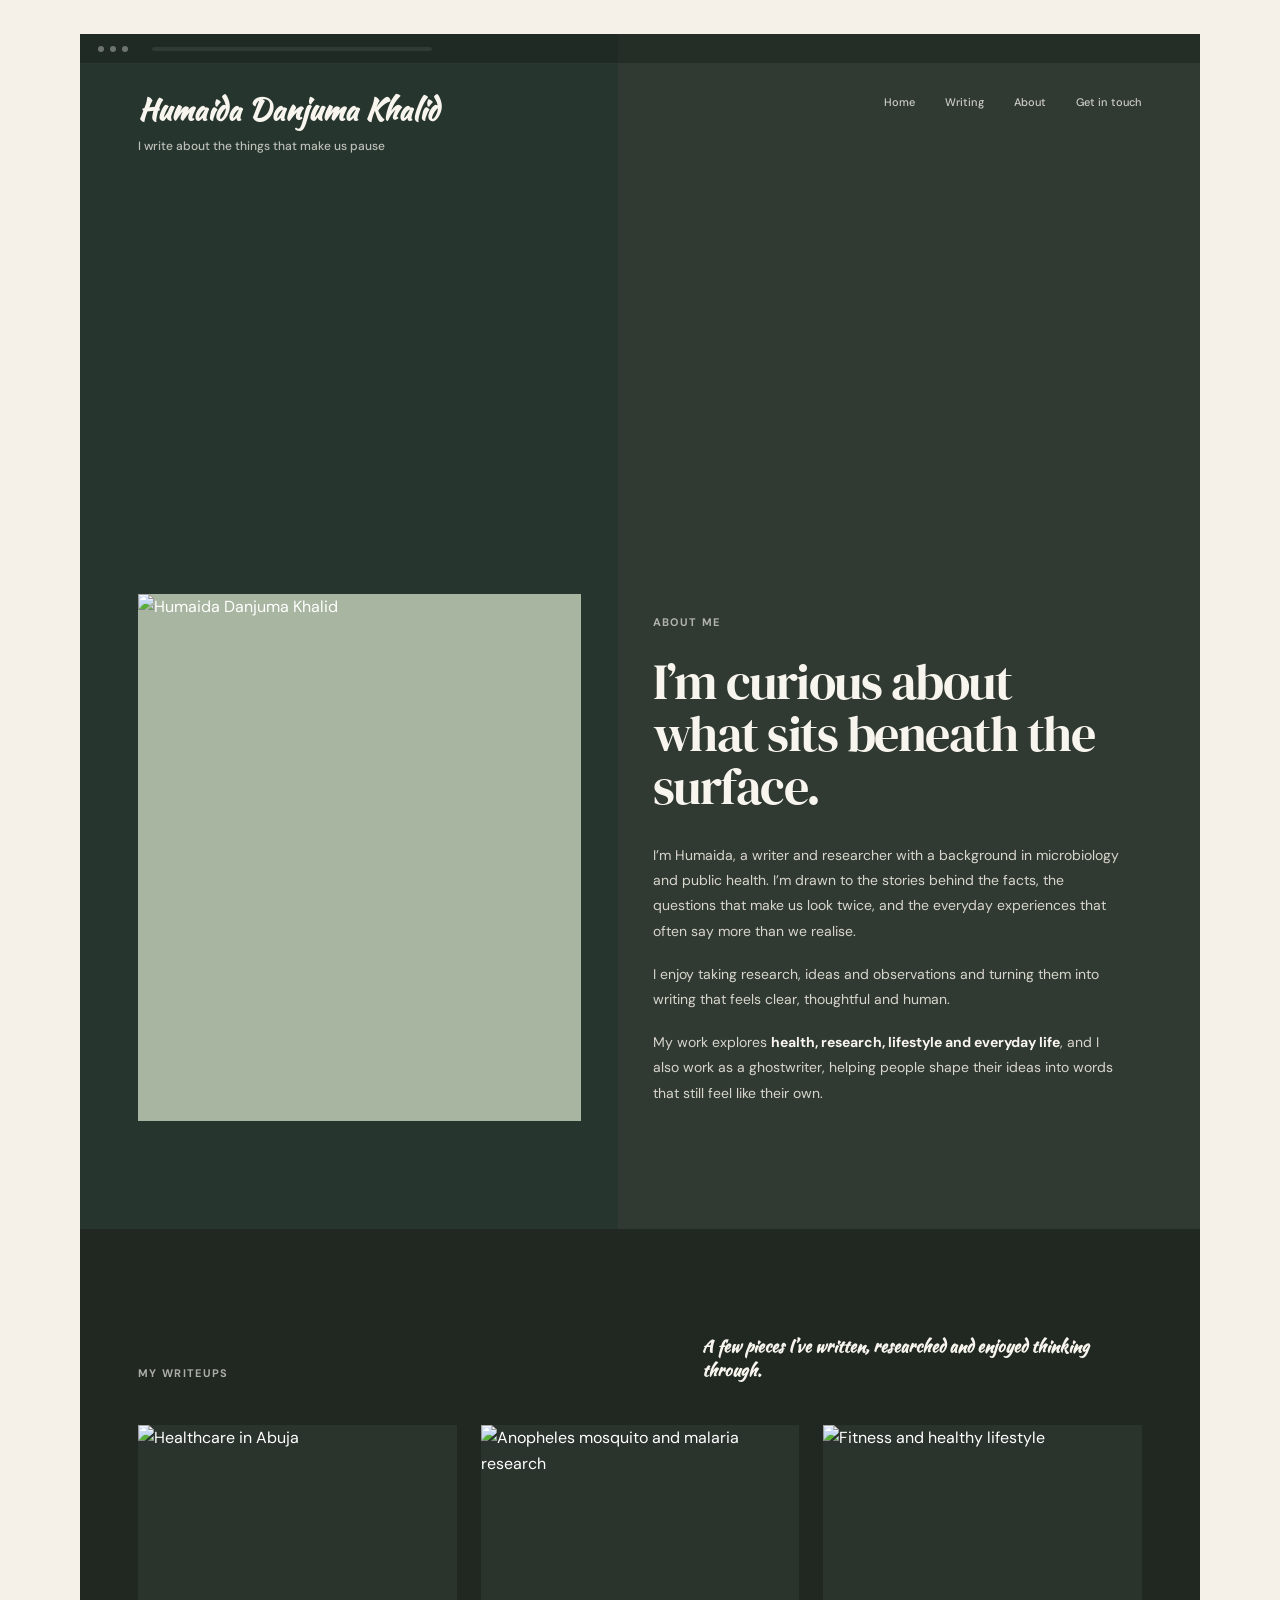
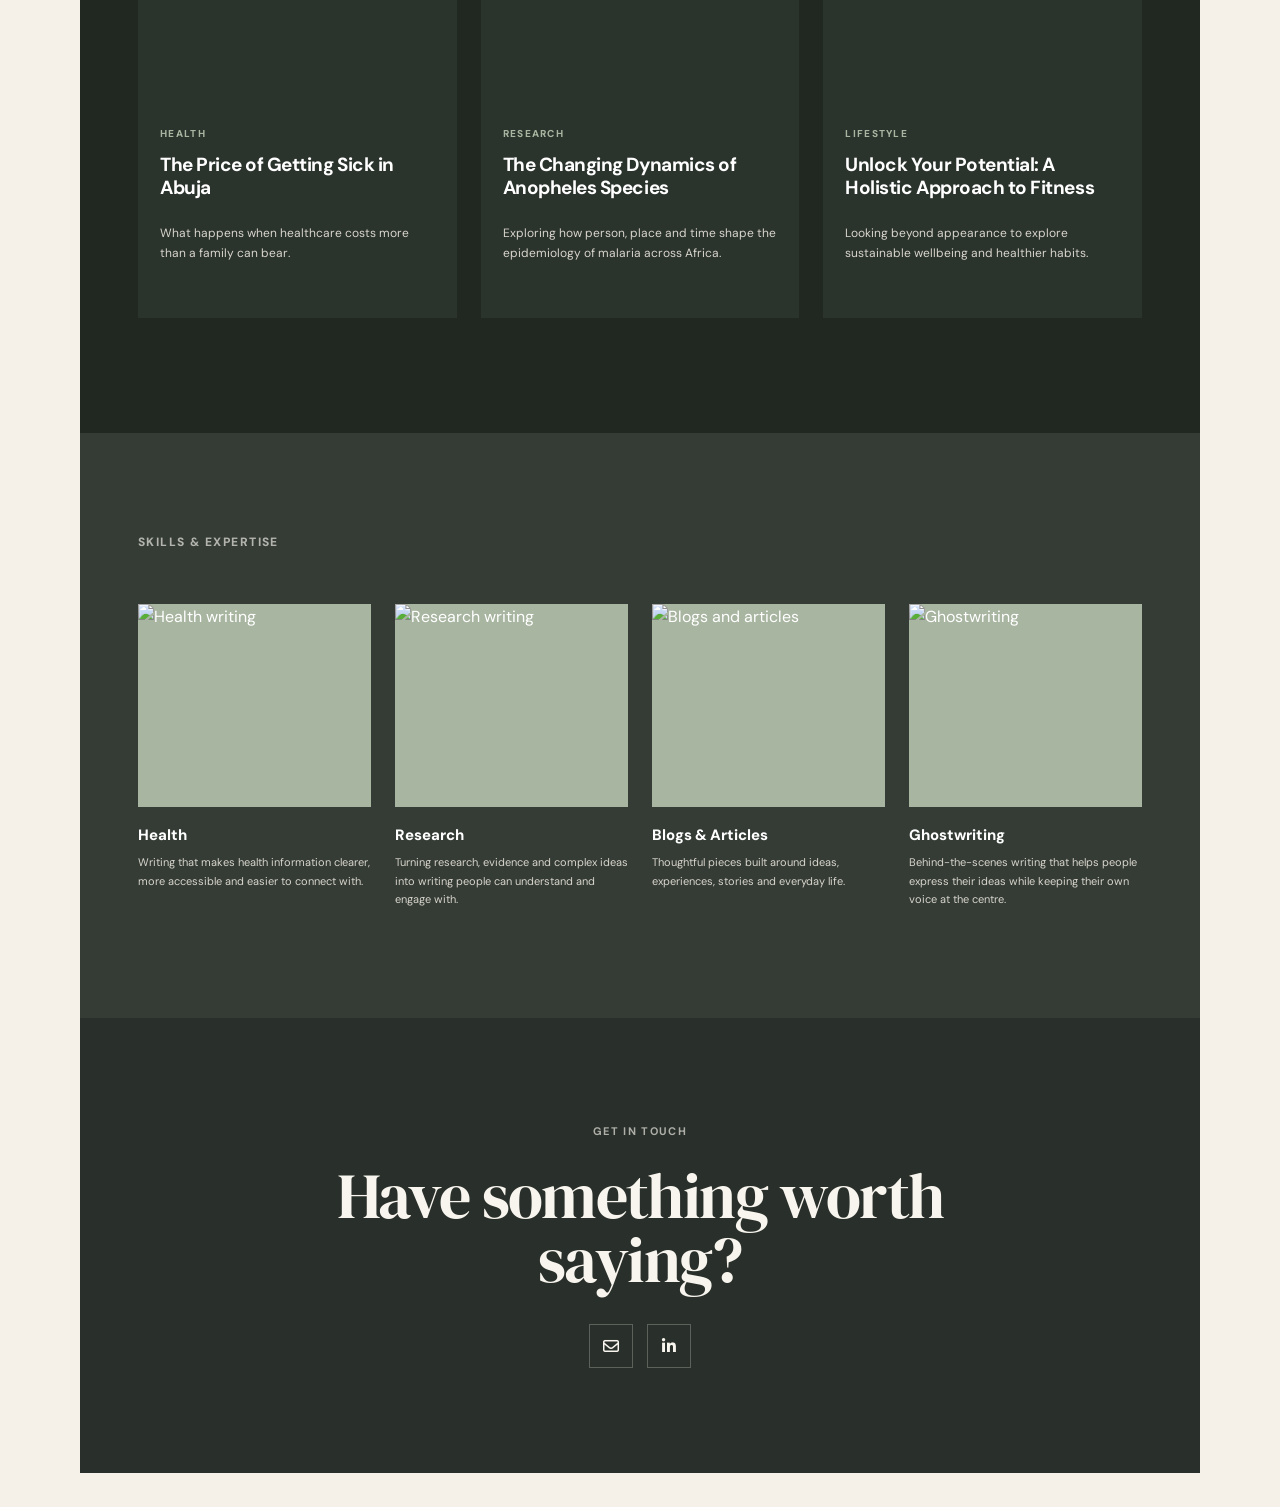
==== commit 1c2be56d: "Refactor index.html for clarity and content updates Updated meta description and modified hero secti" ====
--- a/index.html
+++ b/index.html
@@ -8,7 +8,7 @@
 
   <meta
     name="description"
-    content="Humaida Danjuma Khalid writes about health, research, lifestyle and the everyday stories that make us pause."
+    content="Humaida Danjuma Khalid writes about health, research, lifestyle and everyday life."
   >
 
   <link rel="preconnect" href="https://fonts.googleapis.com">
@@ -31,16 +31,13 @@
 
   <main class="page">
 
-
     <!-- =====================================================
          FIRST PAGE
-         HERO + ABOUT ARE ONE CONTINUOUS DESIGN
     ====================================================== -->
 
     <section class="first-page" id="home">
 
-
-      <!-- HERO -->
+      <!-- HERO / NAV -->
 
       <header class="hero">
 
@@ -61,7 +58,7 @@
             </a>
 
             <p class="hero-line">
-              I write about the things that make us pause.
+              I write about the things that make us pause
             </p>
 
           </div>
@@ -81,7 +78,7 @@
               About
             </a>
 
-            <a href="#contact" class="contact-nav">
+            <a href="#contact">
               Get in touch
             </a>
 
@@ -89,20 +86,12 @@
 
         </nav>
 
-
-        <div class="hero-space">
-
-          <p class="hero-small-line">
-            Health · Research · Lifestyle · Stories
-          </p>
-
-        </div>
-
       </header>
 
 
       <!-- ABOUT
-           Still part of the first page
+           Moved directly underneath the name/navigation
+           to occupy the space that was previously empty.
       -->
 
       <section class="about-section" id="about">
--- a/style.css
+++ b/style.css
@@ -4,19 +4,17 @@
 
 :root {
   --ivory: #F5F1E8;
-  --paper: #EDE8DC;
   --forest: #26352D;
+  --forest-light: #303A32;
   --forest-dark: #202821;
   --sage: #A8B5A0;
-  --sage-dark: #899984;
-  --clay: #C9A995;
   --cream: #F8F5EE;
   --white: #FFFFFF;
   --text-soft: #D8D5CC;
-  --border: rgba(255, 255, 255, 0.13);
 
   --serif: "DM Serif Display", Georgia, serif;
   --sans: "DM Sans", Arial, sans-serif;
+  --script: "Kaushan Script", cursive;
 }
 
 
@@ -36,9 +34,10 @@
 
 body {
   background: var(--ivory);
-  color: var(--cream);
+  color: var(--white);
   font-family: var(--sans);
   line-height: 1.6;
+  -webkit-font-smoothing: antialiased;
 }
 
 img {
@@ -53,247 +52,350 @@
 
 
 /* =========================================================
-   PAGE
+   MAIN PAGE
 ========================================================= */
 
 .page {
   width: min(1120px, calc(100% - 40px));
   margin: 34px auto;
+
+  overflow: hidden;
+
   background: var(--forest);
-  overflow: hidden;
-}
-
-
-/* =========================================================
-   HERO
-========================================================= */
-
-.hero {
-  position: relative;
-  min-height: 690px;
+}
+
+
+/* =========================================================
+   FIRST PAGE
+   SAME TWO-SHADE GREEN DESIGN
+========================================================= */
+
+.first-page {
   background:
     linear-gradient(
       90deg,
-      rgba(38, 53, 45, 0.98) 0%,
-      rgba(38, 53, 45, 0.96) 68%,
-      rgba(31, 40, 34, 0.92) 68%,
-      rgba(31, 40, 34, 0.92) 100%
+      var(--forest) 0%,
+      var(--forest) 48%,
+      var(--forest-light) 48%,
+      var(--forest-light) 100%
     );
 }
 
 
-/* Browser-style top strip */
+/* =========================================================
+   HERO
+========================================================= */
+
+.hero {
+  min-height: 520px;
+
+  background: transparent;
+}
+
+
+/* =========================================================
+   BROWSER BAR
+========================================================= */
 
 .browser-bar {
   height: 30px;
+
   padding: 0 18px;
+
   display: flex;
   align-items: center;
+
   gap: 6px;
-  border-bottom: 1px solid rgba(255,255,255,0.06);
-  background: rgba(20, 26, 22, 0.45);
-}
-
-.browser-bar > span {
+
+  background: rgba(20, 26, 22, 0.38);
+
+  border-bottom: 1px solid rgba(255, 255, 255, 0.06);
+}
+
+.browser-bar span {
   width: 6px;
   height: 6px;
+
   border-radius: 50%;
-  background: rgba(255,255,255,0.38);
+
+  background: rgba(255, 255, 255, 0.35);
 }
 
 .browser-line {
+  width: 280px;
   height: 4px;
-  width: 280px;
+
   margin-left: 18px;
+
   border-radius: 10px;
-  background: rgba(255,255,255,0.08);
-}
-
-
-/* =========================================================
-   NAV
+
+  background: rgba(255, 255, 255, 0.08);
+}
+
+
+/* =========================================================
+   NAVIGATION
 ========================================================= */
 
 .nav {
   width: 100%;
+
   padding: 30px 58px 0;
 
   display: flex;
-  align-items: center;
+  align-items: flex-start;
   justify-content: space-between;
 }
 
+
+/* NAME
+   Existing name only.
+   No duplicate name in the hero.
+*/
+
 .brand {
-  font-size: 13px;
-  font-weight: 600;
-  letter-spacing: -0.01em;
-}
+  display: block;
+
+  font-family: var(--script);
+
+  font-size: 29px;
+
+  font-weight: 700;
+
+  line-height: 1.15;
+
+  letter-spacing: 0;
+
+  color: var(--cream);
+
+  white-space: nowrap;
+}
+
+
+/* SMALL LINE UNDER NAME */
+
+.hero-line {
+  max-width: 310px;
+
+  margin-top: 10px;
+
+  font-family: var(--sans);
+
+  font-size: 12px;
+
+  font-weight: 500;
+
+  line-height: 1.55;
+
+  color: rgba(248, 245, 238, 0.72);
+}
+
+
+/* NAV LINKS */
 
 .nav-links {
   display: flex;
+
   align-items: center;
-  gap: 34px;
+
+  gap: 30px;
 }
 
 .nav-links a {
-  position: relative;
   font-size: 11px;
-  color: rgba(248,245,238,0.72);
-  transition: color 0.25s ease;
+
+  font-weight: 500;
+
+  color: rgba(248, 245, 238, 0.78);
+
+  transition:
+    background 0.25s ease,
+    color 0.25s ease;
 }
 
 .nav-links a:hover {
   color: var(--cream);
 }
 
-.nav-links a:last-child {
-  padding: 12px 18px;
-  background: rgba(255,255,255,0.08);
-}
-
-
-/* =========================================================
-   HERO CONTENT
-========================================================= */
-
-.hero-content {
-  max-width: 790px;
-  padding: 155px 58px 150px;
-}
-
-.eyebrow,
+
+/* GET IN TOUCH BUTTON
+   Kept as the distinct button in your screenshot.
+*/
+
+.contact-nav {
+  padding: 18px 25px;
+
+  background: rgba(216, 225, 215, 0.38);
+
+  color: var(--cream) !important;
+}
+
+
+/* =========================================================
+   HERO EMPTY SPACE
+========================================================= */
+
+.hero-space {
+  min-height: 355px;
+
+  padding: 230px 58px 50px;
+}
+
+.hero-small-line {
+  font-size: 10px;
+
+  font-weight: 600;
+
+  letter-spacing: 0.13em;
+
+  text-transform: uppercase;
+
+  color: rgba(248, 245, 238, 0.35);
+}
+
+
+/* =========================================================
+   ABOUT
+   SAME FIRST-PAGE BACKGROUND
+   SAME PICTURE + TEXT ARRANGEMENT
+========================================================= */
+
+.about-section {
+  display: grid;
+
+  grid-template-columns: 0.95fr 1.05fr;
+
+  gap: 72px;
+
+  padding: 40px 58px 105px;
+
+  background: transparent;
+}
+
+
+/* PHOTO */
+
+.about-image-wrap {
+  align-self: start;
+
+  overflow: hidden;
+}
+
+.about-image {
+  width: 100%;
+
+  aspect-ratio: 0.84;
+
+  object-fit: cover;
+
+  object-position: center;
+
+  background: var(--sage);
+}
+
+
+/* ABOUT TEXT */
+
+.about-content {
+  align-self: center;
+
+  max-width: 470px;
+
+  padding-top: 20px;
+}
+
 .section-label {
   margin-bottom: 24px;
+
   font-size: 11px;
-  font-weight: 600;
+
+  font-weight: 700;
+
   text-transform: uppercase;
+
   letter-spacing: 0.12em;
-  color: rgba(248,245,238,0.62);
-}
-
-.hero h1 {
-  max-width: 780px;
-  font-family: var(--sans);
-  font-size: clamp(48px, 6.5vw, 78px);
-  font-weight: 500;
-  line-height: 1.02;
-  letter-spacing: -0.055em;
-}
-
-.hero-description {
-  max-width: 570px;
-  margin-top: 34px;
-  font-size: 16px;
-  line-height: 1.75;
-  color: var(--text-soft);
-}
-
-
-/* =========================================================
-   ABOUT
-========================================================= */
-
-.about-section {
-  display: grid;
-  grid-template-columns: 0.95fr 1.05fr;
-  gap: 72px;
-  padding: 105px 58px 115px;
-  background: #303A32;
-}
-
-.about-image-wrap {
-  align-self: start;
-}
-
-.about-image {
-  width: 100%;
-  aspect-ratio: 0.84;
-  object-fit: cover;
-  object-position: center;
-  background: var(--sage);
-}
-
-.image-caption {
-  margin-top: 12px;
-  font-size: 10px;
-  color: rgba(248,245,238,0.48);
-}
-
-.about-content {
-  align-self: center;
-  max-width: 470px;
+
+  color: rgba(248, 245, 238, 0.65);
 }
 
 .about-content h2 {
   max-width: 450px;
+
   margin-bottom: 30px;
+
   font-family: var(--serif);
+
   font-size: clamp(34px, 4vw, 50px);
+
   font-weight: 400;
+
   line-height: 1.05;
+
   letter-spacing: -0.03em;
+
+  color: var(--cream);
 }
 
 .about-content p:not(.section-label) {
   margin-bottom: 18px;
+
   font-size: 14px;
+
   line-height: 1.8;
+
   color: var(--text-soft);
 }
 
 .about-content strong {
   color: var(--cream);
-  font-weight: 500;
-}
-
-.text-link {
-  display: inline-flex;
-  align-items: center;
-  gap: 12px;
-  margin-top: 15px;
-  padding-bottom: 5px;
-  border-bottom: 1px solid rgba(248,245,238,0.5);
-  font-size: 11px;
-  font-weight: 600;
-  text-transform: uppercase;
-  letter-spacing: 0.08em;
-}
-
-.text-link span {
-  font-size: 15px;
-}
-
-
-/* =========================================================
-   WRITING
+
+  font-weight: 700;
+}
+
+
+/* =========================================================
+   WRITEUPS
 ========================================================= */
 
 .writing-section {
   padding: 105px 58px 115px;
+
   background: var(--forest-dark);
 }
 
-.section-heading {
-  display: grid;
-  grid-template-columns: 1.15fr 0.85fr;
-  gap: 80px;
-  align-items: end;
-  margin-bottom: 58px;
-}
-
-.section-heading h2 {
-  max-width: 650px;
-  font-size: clamp(34px, 4vw, 48px);
-  line-height: 1.08;
-  font-weight: 500;
-  letter-spacing: -0.045em;
-}
-
-.section-intro {
-  max-width: 330px;
-  font-size: 13px;
-  line-height: 1.75;
-  color: var(--text-soft);
+.writing-heading {
+  display: flex;
+
+  align-items: flex-end;
+
+  justify-content: space-between;
+
+  margin-bottom: 42px;
+}
+
+.writing-heading .section-label {
+  margin-bottom: 0;
+
+  font-weight: 700;
+}
+
+
+/* A FEW PIECES
+   Cursive + bold + catchy
+*/
+
+.writing-note {
+  max-width: 440px;
+
+  font-family: var(--script);
+
+  font-size: 17px;
+
+  font-weight: 700;
+
+  line-height: 1.45;
+
+  color: var(--cream);
 }
 
 
@@ -303,13 +405,24 @@
 
 .writing-grid {
   display: grid;
+
   grid-template-columns: repeat(3, 1fr);
+
   gap: 24px;
 }
+
+
+/* =========================================================
+   WRITING CARD
+========================================================= */
 
 .writing-card {
   display: block;
+
   background: #2B332D;
+
+  overflow: hidden;
+
   transition:
     transform 0.3s ease,
     background 0.3s ease;
@@ -317,239 +430,284 @@
 
 .writing-card:hover {
   transform: translateY(-6px);
+
   background: #353E36;
 }
 
+
+/* IMAGE */
+
+.writing-image-wrap {
+  aspect-ratio: 1.15;
+
+  overflow: hidden;
+}
+
 .writing-image {
-  aspect-ratio: 1.15;
-  overflow: hidden;
-}
-
-.writing-image img {
+  width: 100%;
   height: 100%;
+
   object-fit: cover;
+
   transition: transform 0.45s ease;
 }
 
-.writing-card:hover .writing-image img {
+.writing-card:hover .writing-image {
   transform: scale(1.04);
 }
 
-.writing-card-content {
+
+/* CONTENT */
+
+.writing-content {
   padding: 24px 22px 28px;
 }
+
+
+/* HEALTH / RESEARCH / LIFESTYLE */
 
 .writing-category {
   margin-bottom: 12px;
-  font-size: 9px;
-  font-weight: 600;
+
+  font-size: 10px;
+
+  font-weight: 800;
+
   text-transform: uppercase;
+
   letter-spacing: 0.13em;
+
   color: var(--sage);
 }
 
-.writing-card h3 {
+
+/* WRITEUP TITLES */
+
+.writing-content h3 {
   min-height: 58px;
+
   margin-bottom: 12px;
+
   font-size: 19px;
+
+  font-weight: 700;
+
   line-height: 1.2;
-  font-weight: 500;
+
   letter-spacing: -0.025em;
-}
-
-.writing-card-content > p:not(.writing-category) {
+
+  color: var(--white);
+}
+
+
+/* DESCRIPTION */
+
+.writing-content > p:last-child {
   min-height: 66px;
-  margin-bottom: 22px;
+
   font-size: 12px;
+
   line-height: 1.65;
+
   color: var(--text-soft);
 }
 
-.read-link {
-  display: inline-flex;
-  align-items: center;
-  gap: 8px;
-  font-size: 10px;
-  font-weight: 600;
-  text-transform: uppercase;
-  letter-spacing: 0.08em;
-}
-
-.read-link span {
-  font-size: 14px;
-}
-
-
-/* =========================================================
-   SKILLS
+
+/* =========================================================
+   SKILLS & EXPERTISE
 ========================================================= */
 
 .skills-section {
   padding: 100px 58px 110px;
+
   background: #343C35;
 }
+
+
+/* HEADING */
 
 .skills-heading {
   margin-bottom: 52px;
 }
 
-.skills-heading h2 {
-  max-width: 600px;
-  font-size: clamp(34px, 4vw, 48px);
-  line-height: 1.05;
-  font-weight: 500;
-  letter-spacing: -0.045em;
-}
-
-
-/* Four-column arrangement like the sample */
+.skills-heading .section-label {
+  margin-bottom: 0;
+
+  font-size: 12px;
+
+  font-weight: 800;
+}
+
+
+/* GRID */
 
 .skills-grid {
   display: grid;
+
   grid-template-columns: repeat(4, 1fr);
+
   gap: 24px;
 }
+
+
+/* =========================================================
+   SKILL CARD
+========================================================= */
 
 .skill-card {
   min-width: 0;
 }
 
+
+/* IMAGE */
+
+.skill-image-wrap {
+  aspect-ratio: 1.15;
+
+  margin-bottom: 19px;
+
+  overflow: hidden;
+
+  background: var(--sage);
+}
+
 .skill-image {
-  aspect-ratio: 1.15;
-  margin-bottom: 19px;
-  overflow: hidden;
-  background: var(--sage);
-}
-
-.skill-image img {
+  width: 100%;
   height: 100%;
+
   object-fit: cover;
+
   transition: transform 0.4s ease;
 }
 
-.skill-card:hover .skill-image img {
+.skill-card:hover .skill-image {
   transform: scale(1.04);
 }
+
+
+/* SKILL TITLES
+   ALL BOLD
+*/
 
 .skill-card h3 {
   margin-bottom: 8px;
-  font-size: 14px;
+
+  font-size: 15px;
+
+  font-weight: 800;
+
   line-height: 1.3;
-  font-weight: 600;
-}
+
+  color: var(--white);
+}
+
+
+/* SKILL DESCRIPTION */
 
 .skill-card p {
   font-size: 11px;
+
   line-height: 1.65;
+
   color: var(--text-soft);
 }
 
 
 /* =========================================================
-   CONTACT
+   GET IN TOUCH
+   FULLY CENTRED
 ========================================================= */
 
 .contact-section {
-  padding: 90px 58px;
+  padding: 105px 58px;
+
   background: #292F2A;
 }
 
+
+/* EVERYTHING CENTRED */
+
 .contact-inner {
-  max-width: 700px;
-}
+  max-width: 750px;
+
+  margin: 0 auto;
+
+  text-align: center;
+}
+
+
+/* LABEL */
+
+.contact-inner .section-label {
+  margin-bottom: 24px;
+
+  text-align: center;
+}
+
+
+/* MAIN HEADING */
 
 .contact-inner h2 {
-  max-width: 620px;
-  margin-bottom: 12px;
+  max-width: 680px;
+
+  margin: 0 auto 32px;
+
   font-family: var(--serif);
-  font-size: clamp(42px, 5vw, 62px);
+
+  font-size: clamp(44px, 5vw, 64px);
+
+  font-weight: 400;
+
   line-height: 1;
-  font-weight: 400;
-}
-
-.contact-text {
-  margin-bottom: 30px;
-  font-size: 14px;
-  color: var(--text-soft);
-}
-
-.contact-button {
-  display: inline-flex;
+
+  letter-spacing: -0.025em;
+
+  color: var(--cream);
+
+  text-align: center;
+}
+
+
+/* ICONS */
+
+.contact-icons {
+  display: flex;
+
   align-items: center;
+
+  justify-content: center;
+
   gap: 14px;
-  padding: 13px 19px;
+}
+
+.contact-icons a {
+  width: 44px;
+  height: 44px;
+
+  display: flex;
+
+  align-items: center;
+
+  justify-content: center;
+
+  border: 1px solid rgba(248, 245, 238, 0.25);
+
+  color: var(--cream);
+
+  font-size: 16px;
+
+  transition:
+    background 0.25s ease,
+    color 0.25s ease,
+    transform 0.25s ease;
+}
+
+.contact-icons a:hover {
   background: var(--cream);
+
   color: var(--forest-dark);
-  font-size: 10px;
-  font-weight: 700;
-  text-transform: uppercase;
-  letter-spacing: 0.06em;
-  transition:
-    transform 0.25s ease,
-    background 0.25s ease;
-}
-
-.contact-button:hover {
+
   transform: translateY(-2px);
-  background: var(--white);
-}
-
-.contact-button span {
-  font-size: 14px;
-}
-
-
-/* =========================================================
-   FOOTER
-========================================================= */
-
-.footer {
-  padding: 48px 58px 34px;
-  background: #222822;
-  color: rgba(248,245,238,0.7);
-}
-
-.footer-top {
-  display: flex;
-  align-items: flex-start;
-  justify-content: space-between;
-  padding-bottom: 45px;
-}
-
-.footer-name {
-  color: var(--cream);
-  font-size: 13px;
-  font-weight: 600;
-}
-
-.footer-links {
-  display: flex;
-  flex-direction: column;
-  align-items: flex-end;
-  gap: 7px;
-}
-
-.footer-links a {
-  font-size: 10px;
-  color: rgba(248,245,238,0.55);
-}
-
-.footer-links a:hover {
-  color: var(--cream);
-}
-
-.footer-bottom {
-  display: flex;
-  justify-content: space-between;
-  align-items: center;
-  padding-top: 22px;
-  border-top: 1px solid var(--border);
-}
-
-.footer-bottom p,
-.footer-bottom a {
-  font-size: 9px;
-  color: rgba(248,245,238,0.42);
 }
 
 
@@ -561,38 +719,45 @@
 
   .page {
     width: min(100% - 24px, 900px);
+
     margin: 18px auto;
   }
+
 
   .nav {
     padding-left: 36px;
     padding-right: 36px;
   }
 
-  .hero-content {
+
+  .hero-space {
     padding-left: 36px;
     padding-right: 36px;
   }
+
 
   .about-section,
   .writing-section,
   .skills-section,
-  .contact-section,
-  .footer {
+  .contact-section {
     padding-left: 36px;
     padding-right: 36px;
   }
 
+
   .about-section {
     gap: 45px;
   }
 
+
   .writing-grid {
     gap: 18px;
   }
 
+
   .skills-grid {
     grid-template-columns: repeat(2, 1fr);
+
     row-gap: 42px;
   }
 
@@ -609,79 +774,85 @@
     background: var(--forest);
   }
 
+
   .page {
     width: 100%;
+
     margin: 0;
   }
 
 
-  /* NAV */
-
-  .nav {
-    padding: 24px 22px 0;
-    align-items: flex-start;
-  }
-
-  .brand {
-    max-width: 125px;
-    font-size: 12px;
-    line-height: 1.3;
-  }
-
-  .nav-links {
-    gap: 13px;
-    flex-wrap: wrap;
-    justify-content: flex-end;
-    max-width: 185px;
-  }
-
-  .nav-links a {
-    font-size: 9px;
-  }
-
-  .nav-links a:last-child {
-    padding: 7px 9px;
-  }
-
-
-  /* HERO */
-
-  .hero {
-    min-height: 620px;
+  /* FIRST PAGE */
+
+  .first-page {
     background:
       linear-gradient(
         90deg,
-        rgba(38,53,45,0.98),
-        rgba(38,53,45,0.95)
+        var(--forest) 0%,
+        var(--forest) 55%,
+        var(--forest-light) 55%,
+        var(--forest-light) 100%
       );
   }
 
-  .browser-bar {
-    padding-left: 12px;
-  }
-
-  .browser-line {
-    width: 120px;
-  }
-
-  .hero-content {
-    padding: 145px 22px 90px;
-  }
-
-  .eyebrow {
-    margin-bottom: 20px;
-  }
-
-  .hero h1 {
-    font-size: clamp(43px, 13vw, 62px);
-    line-height: 1;
-  }
-
-  .hero-description {
-    max-width: 340px;
-    margin-top: 28px;
-    font-size: 13px;
-    line-height: 1.7;
+
+  /* NAV */
+
+  .nav {
+    padding: 24px 22px 0;
+
+    flex-direction: column;
+
+    gap: 28px;
+  }
+
+
+  .brand {
+    font-size: 25px;
+
+    white-space: normal;
+  }
+
+
+  .hero-line {
+    max-width: 280px;
+
+    font-size: 11px;
+  }
+
+
+  .nav-links {
+    width: 100%;
+
+    gap: 13px;
+
+    justify-content: flex-end;
+
+    flex-wrap: wrap;
+  }
+
+
+  .nav-links a {
+    font-size: 9px;
+  }
+
+
+  .contact-nav {
+    padding: 12px 15px;
+  }
+
+
+  /* HERO */
+
+  .hero {
+    min-height: 430px;
+  }
+
+
+  .hero-space {
+    min-height: 270px;
+
+    padding: 190px 22px 40px;
   }
 
 
@@ -689,19 +860,30 @@
 
   .about-section {
     display: flex;
+
     flex-direction: column;
+
     gap: 44px;
-    padding: 72px 22px 80px;
-  }
+
+    padding: 40px 22px 80px;
+  }
+
 
   .about-image {
     aspect-ratio: 0.9;
   }
 
+
+  .about-content {
+    padding-top: 0;
+  }
+
+
   .about-content h2 {
     font-size: 38px;
   }
 
+
   .about-content p:not(.section-label) {
     font-size: 13px;
   }
@@ -713,38 +895,46 @@
     padding: 72px 22px 80px;
   }
 
-  .section-heading {
+
+  .writing-heading {
     display: block;
+
     margin-bottom: 40px;
   }
 
-  .section-heading h2 {
-    font-size: 36px;
-  }
-
-  .section-intro {
-    margin-top: 22px;
-    font-size: 12px;
-  }
+
+  .writing-note {
+    max-width: 350px;
+
+    margin-top: 13px;
+
+    font-size: 15px;
+  }
+
 
   .writing-grid {
     grid-template-columns: 1fr;
+
     gap: 20px;
   }
 
-  .writing-image {
+
+  .writing-image-wrap {
     aspect-ratio: 1.2;
   }
 
-  .writing-card-content {
+
+  .writing-content {
     padding: 22px 20px 25px;
   }
 
-  .writing-card h3 {
+
+  .writing-content h3 {
     min-height: auto;
   }
 
-  .writing-card-content > p:not(.writing-category) {
+
+  .writing-content > p:last-child {
     min-height: auto;
   }
 
@@ -755,26 +945,28 @@
     padding: 72px 22px 80px;
   }
 
+
   .skills-heading {
     margin-bottom: 40px;
   }
 
-  .skills-heading h2 {
-    font-size: 36px;
-  }
 
   .skills-grid {
     grid-template-columns: 1fr 1fr;
+
     gap: 35px 16px;
   }
 
-  .skill-image {
+
+  .skill-image-wrap {
     margin-bottom: 14px;
   }
 
+
   .skill-card h3 {
-    font-size: 13px;
-  }
+    font-size: 14px;
+  }
+
 
   .skill-card p {
     font-size: 10px;
@@ -784,26 +976,24 @@
   /* CONTACT */
 
   .contact-section {
-    padding: 75px 22px;
-  }
+    padding: 85px 22px;
+  }
+
+
+  .contact-inner {
+    text-align: center;
+  }
+
 
   .contact-inner h2 {
     font-size: 45px;
-  }
-
-
-  /* FOOTER */
-
-  .footer {
-    padding: 42px 22px 28px;
-  }
-
-  .footer-top {
-    padding-bottom: 35px;
-  }
-
-  .footer-links {
-    gap: 6px;
+
+    text-align: center;
+  }
+
+
+  .contact-icons {
+    justify-content: center;
   }
 
 }
@@ -816,46 +1006,41 @@
 @media (max-width: 420px) {
 
   .nav {
-    display: block;
-  }
+    padding-left: 18px;
+
+    padding-right: 18px;
+
+    gap: 18px;
+  }
+
+
+  .brand {
+    font-size: 23px;
+  }
+
 
   .nav-links {
-    margin-top: 18px;
-    justify-content: flex-start;
-    max-width: none;
-  }
-
-  .hero-content {
-    padding-top: 110px;
-  }
-
-  .hero h1 {
-    font-size: 42px;
-  }
-
-  .about-content h2,
-  .section-heading h2,
-  .skills-heading h2 {
+    gap: 8px;
+  }
+
+
+  .nav-links a {
+    font-size: 8px;
+  }
+
+
+  .hero-line {
+    font-size: 10px;
+  }
+
+
+  .about-content h2 {
     font-size: 34px;
   }
+
 
   .skills-grid {
     grid-template-columns: 1fr;
   }
 
-  .footer-top,
-  .footer-bottom {
-    display: block;
-  }
-
-  .footer-links {
-    align-items: flex-start;
-    margin-top: 25px;
-  }
-
-  .footer-bottom a {
-    display: inline-block;
-    margin-top: 12px;
-  }
-
-}
+}
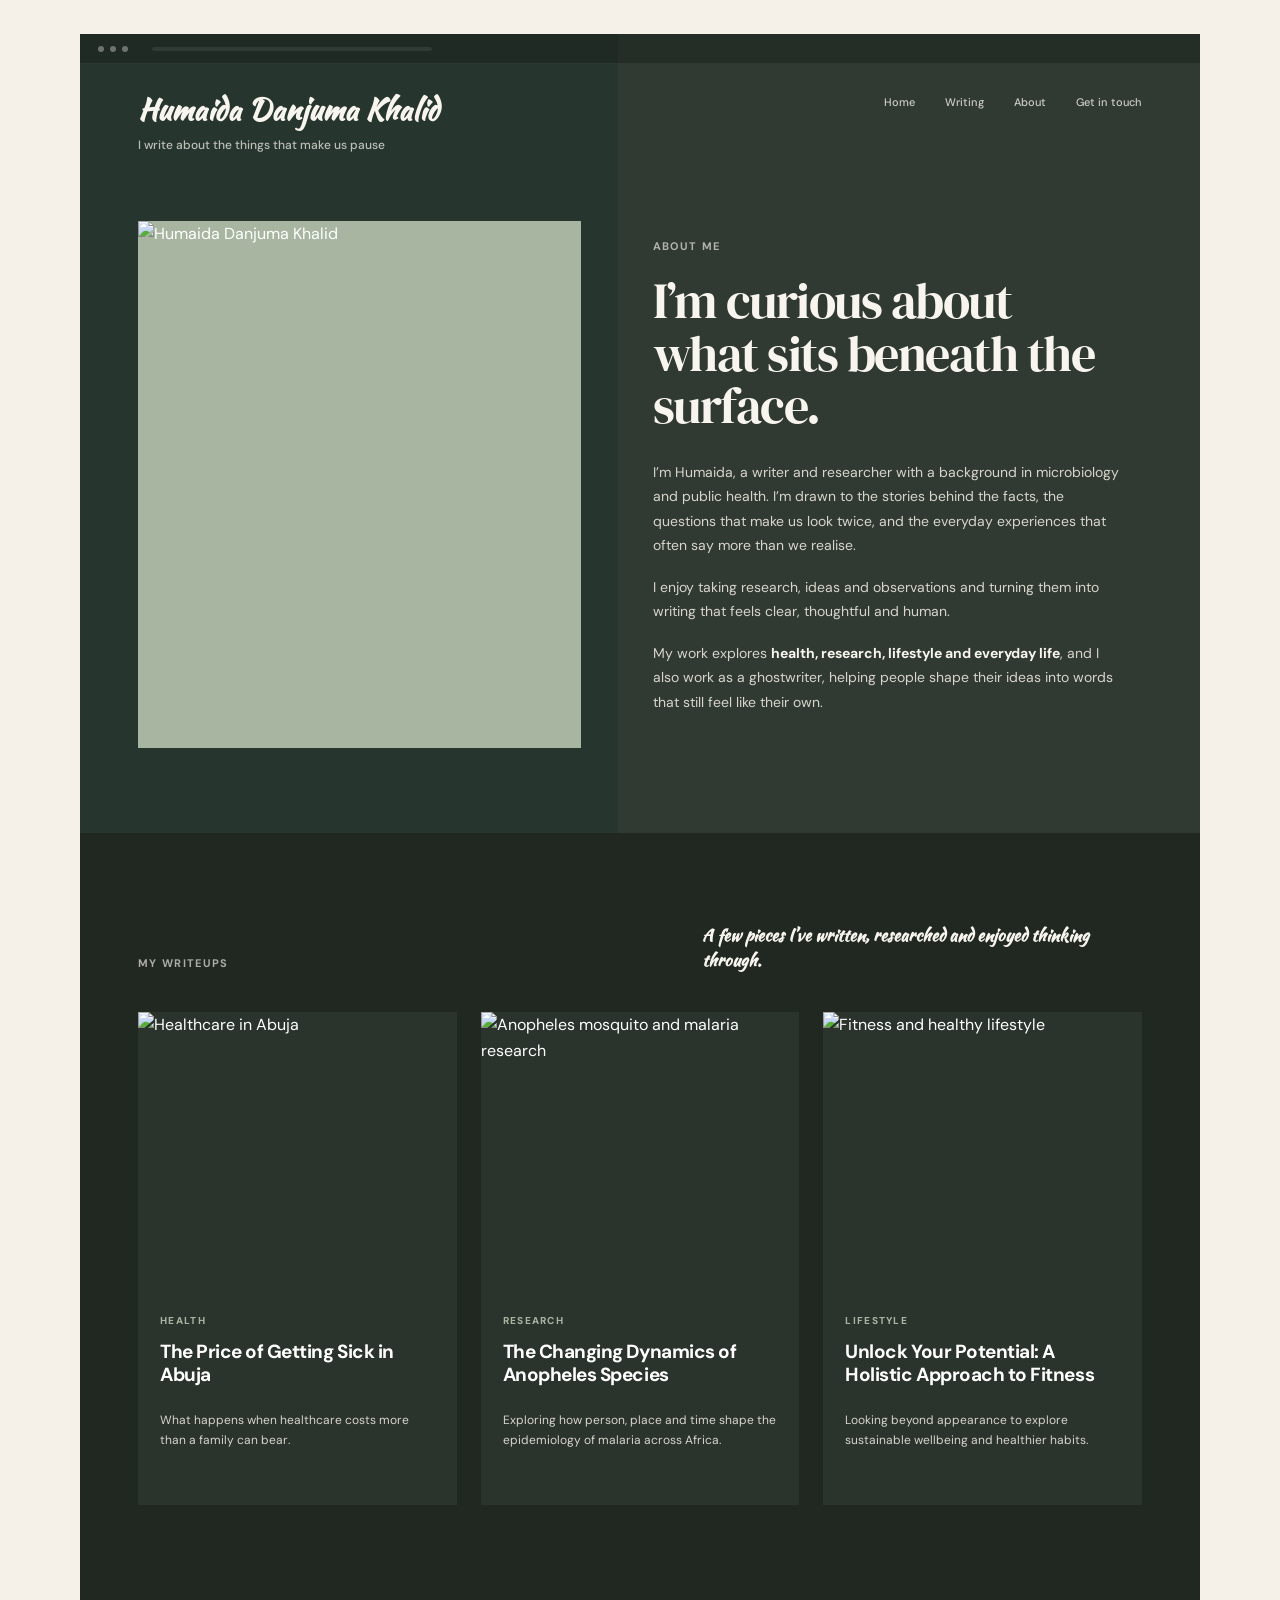
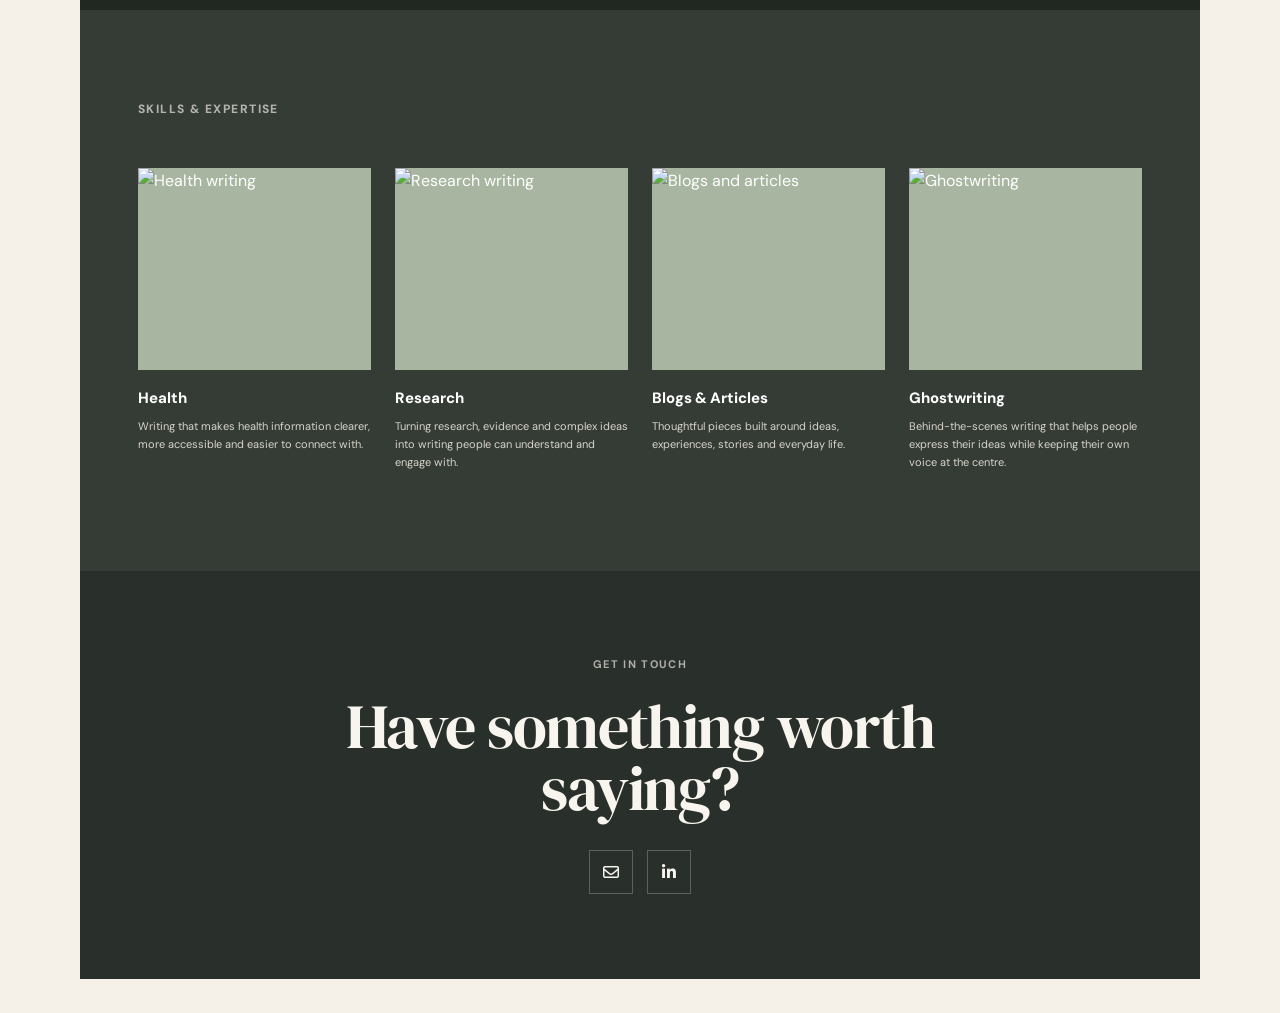
==== commit 4c7bab2a: "Refactor comments and add skill sections in index.html Updated comments for clarity and added new se" ====
--- a/index.html
+++ b/index.html
@@ -33,11 +33,12 @@
 
     <!-- =====================================================
          FIRST PAGE
+         HOME + ABOUT
     ====================================================== -->
 
     <section class="first-page" id="home">
 
-      <!-- HERO / NAV -->
+      <!-- HERO / NAVIGATION -->
 
       <header class="hero">
 
@@ -90,8 +91,10 @@
 
 
       <!-- ABOUT
-           Moved directly underneath the name/navigation
-           to occupy the space that was previously empty.
+           SAME LAYOUT
+           SAME PHOTO POSITION
+           SAME TEXT POSITION
+           ONLY MOVED UP
       -->
 
       <section class="about-section" id="about">
@@ -299,6 +302,8 @@
       <div class="skills-grid">
 
 
+        <!-- HEALTH -->
+
         <article class="skill-card">
 
           <div class="skill-image-wrap">
@@ -323,6 +328,8 @@
         </article>
 
 
+        <!-- RESEARCH -->
+
         <article class="skill-card">
 
           <div class="skill-image-wrap">
@@ -347,6 +354,8 @@
         </article>
 
 
+        <!-- BLOGS & ARTICLES -->
+
         <article class="skill-card">
 
           <div class="skill-image-wrap">
@@ -370,6 +379,8 @@
 
         </article>
 
+
+        <!-- GHOSTWRITING -->
 
         <article class="skill-card">
 
--- a/style.css
+++ b/style.css
@@ -58,16 +58,13 @@
 .page {
   width: min(1120px, calc(100% - 40px));
   margin: 34px auto;
-
   overflow: hidden;
-
   background: var(--forest);
 }
 
 
 /* =========================================================
    FIRST PAGE
-   SAME TWO-SHADE GREEN DESIGN
 ========================================================= */
 
 .first-page {
@@ -83,12 +80,11 @@
 
 
 /* =========================================================
-   HERO
+   HERO / NAV
 ========================================================= */
 
 .hero {
-  min-height: 520px;
-
+  min-height: 145px;
   background: transparent;
 }
 
@@ -104,7 +100,6 @@
 
   display: flex;
   align-items: center;
-
   gap: 6px;
 
   background: rgba(20, 26, 22, 0.38);
@@ -148,10 +143,7 @@
 }
 
 
-/* NAME
-   Existing name only.
-   No duplicate name in the hero.
-*/
+/* NAME */
 
 .brand {
   display: block;
@@ -172,12 +164,12 @@
 }
 
 
-/* SMALL LINE UNDER NAME */
+/* LINE UNDER NAME */
 
 .hero-line {
   max-width: 310px;
 
-  margin-top: 10px;
+  margin-top: 9px;
 
   font-family: var(--sans);
 
@@ -185,7 +177,7 @@
 
   font-weight: 500;
 
-  line-height: 1.55;
+  line-height: 1.5;
 
   color: rgba(248, 245, 238, 0.72);
 }
@@ -195,22 +187,17 @@
 
 .nav-links {
   display: flex;
-
   align-items: center;
-
   gap: 30px;
 }
 
 .nav-links a {
   font-size: 11px;
-
   font-weight: 500;
 
   color: rgba(248, 245, 238, 0.78);
 
-  transition:
-    background 0.25s ease,
-    color 0.25s ease;
+  transition: color 0.25s ease;
 }
 
 .nav-links a:hover {
@@ -218,46 +205,9 @@
 }
 
 
-/* GET IN TOUCH BUTTON
-   Kept as the distinct button in your screenshot.
-*/
-
-.contact-nav {
-  padding: 18px 25px;
-
-  background: rgba(216, 225, 215, 0.38);
-
-  color: var(--cream) !important;
-}
-
-
-/* =========================================================
-   HERO EMPTY SPACE
-========================================================= */
-
-.hero-space {
-  min-height: 355px;
-
-  padding: 230px 58px 50px;
-}
-
-.hero-small-line {
-  font-size: 10px;
-
-  font-weight: 600;
-
-  letter-spacing: 0.13em;
-
-  text-transform: uppercase;
-
-  color: rgba(248, 245, 238, 0.35);
-}
-
-
 /* =========================================================
    ABOUT
-   SAME FIRST-PAGE BACKGROUND
-   SAME PICTURE + TEXT ARRANGEMENT
+   DIRECTLY AFTER NAVIGATION
 ========================================================= */
 
 .about-section {
@@ -267,7 +217,7 @@
 
   gap: 72px;
 
-  padding: 40px 58px 105px;
+  padding: 42px 58px 85px;
 
   background: transparent;
 }
@@ -277,7 +227,6 @@
 
 .about-image-wrap {
   align-self: start;
-
   overflow: hidden;
 }
 
@@ -287,7 +236,6 @@
   aspect-ratio: 0.84;
 
   object-fit: cover;
-
   object-position: center;
 
   background: var(--sage);
@@ -300,12 +248,10 @@
   align-self: center;
 
   max-width: 470px;
-
-  padding-top: 20px;
 }
 
 .section-label {
-  margin-bottom: 24px;
+  margin-bottom: 20px;
 
   font-size: 11px;
 
@@ -321,7 +267,7 @@
 .about-content h2 {
   max-width: 450px;
 
-  margin-bottom: 30px;
+  margin-bottom: 27px;
 
   font-family: var(--serif);
 
@@ -337,18 +283,17 @@
 }
 
 .about-content p:not(.section-label) {
-  margin-bottom: 18px;
+  margin-bottom: 17px;
 
   font-size: 14px;
 
-  line-height: 1.8;
+  line-height: 1.75;
 
   color: var(--text-soft);
 }
 
 .about-content strong {
   color: var(--cream);
-
   font-weight: 700;
 }
 
@@ -358,31 +303,25 @@
 ========================================================= */
 
 .writing-section {
-  padding: 105px 58px 115px;
+  padding: 90px 58px 105px;
 
   background: var(--forest-dark);
 }
 
 .writing-heading {
   display: flex;
-
   align-items: flex-end;
-
   justify-content: space-between;
 
-  margin-bottom: 42px;
+  margin-bottom: 40px;
 }
 
 .writing-heading .section-label {
   margin-bottom: 0;
-
-  font-weight: 700;
-}
-
-
-/* A FEW PIECES
-   Cursive + bold + catchy
-*/
+}
+
+
+/* CATCHY CURSIVE SENTENCE */
 
 .writing-note {
   max-width: 440px;
@@ -481,7 +420,7 @@
 }
 
 
-/* WRITEUP TITLES */
+/* TITLES */
 
 .writing-content h3 {
   min-height: 58px;
@@ -518,16 +457,13 @@
 ========================================================= */
 
 .skills-section {
-  padding: 100px 58px 110px;
+  padding: 90px 58px 100px;
 
   background: #343C35;
 }
 
-
-/* HEADING */
-
 .skills-heading {
-  margin-bottom: 52px;
+  margin-bottom: 48px;
 }
 
 .skills-heading .section-label {
@@ -551,15 +487,12 @@
 
 
 /* =========================================================
-   SKILL CARD
+   SKILLS
 ========================================================= */
 
 .skill-card {
   min-width: 0;
 }
-
-
-/* IMAGE */
 
 .skill-image-wrap {
   aspect-ratio: 1.15;
@@ -585,9 +518,7 @@
 }
 
 
-/* SKILL TITLES
-   ALL BOLD
-*/
+/* BOLD SKILL TITLES */
 
 .skill-card h3 {
   margin-bottom: 8px;
@@ -601,9 +532,6 @@
   color: var(--white);
 }
 
-
-/* SKILL DESCRIPTION */
-
 .skill-card p {
   font-size: 11px;
 
@@ -615,11 +543,10 @@
 
 /* =========================================================
    GET IN TOUCH
-   FULLY CENTRED
 ========================================================= */
 
 .contact-section {
-  padding: 105px 58px;
+  padding: 85px 58px;
 
   background: #292F2A;
 }
@@ -628,33 +555,25 @@
 /* EVERYTHING CENTRED */
 
 .contact-inner {
-  max-width: 750px;
+  max-width: 720px;
 
   margin: 0 auto;
 
   text-align: center;
 }
 
-
-/* LABEL */
-
 .contact-inner .section-label {
-  margin-bottom: 24px;
-
-  text-align: center;
-}
-
-
-/* MAIN HEADING */
+  margin-bottom: 22px;
+}
 
 .contact-inner h2 {
-  max-width: 680px;
-
-  margin: 0 auto 32px;
+  max-width: 650px;
+
+  margin: 0 auto 30px;
 
   font-family: var(--serif);
 
-  font-size: clamp(44px, 5vw, 64px);
+  font-size: clamp(44px, 5vw, 62px);
 
   font-weight: 400;
 
@@ -687,7 +606,6 @@
   display: flex;
 
   align-items: center;
-
   justify-content: center;
 
   border: 1px solid rgba(248, 245, 238, 0.25);
@@ -719,22 +637,13 @@
 
   .page {
     width: min(100% - 24px, 900px);
-
     margin: 18px auto;
   }
-
 
   .nav {
     padding-left: 36px;
     padding-right: 36px;
   }
-
-
-  .hero-space {
-    padding-left: 36px;
-    padding-right: 36px;
-  }
-
 
   .about-section,
   .writing-section,
@@ -744,20 +653,16 @@
     padding-right: 36px;
   }
 
-
   .about-section {
     gap: 45px;
   }
 
-
   .writing-grid {
     gap: 18px;
   }
 
-
   .skills-grid {
     grid-template-columns: repeat(2, 1fr);
-
     row-gap: 42px;
   }
 
@@ -774,15 +679,10 @@
     background: var(--forest);
   }
 
-
   .page {
     width: 100%;
-
     margin: 0;
   }
-
-
-  /* FIRST PAGE */
 
   .first-page {
     background:
@@ -803,9 +703,8 @@
 
     flex-direction: column;
 
-    gap: 28px;
-  }
-
+    gap: 24px;
+  }
 
   .brand {
     font-size: 25px;
@@ -813,14 +712,12 @@
     white-space: normal;
   }
 
-
   .hero-line {
     max-width: 280px;
 
     font-size: 11px;
   }
 
-
   .nav-links {
     width: 100%;
 
@@ -831,28 +728,15 @@
     flex-wrap: wrap;
   }
 
-
   .nav-links a {
     font-size: 9px;
   }
 
 
-  .contact-nav {
-    padding: 12px 15px;
-  }
-
-
   /* HERO */
 
   .hero {
-    min-height: 430px;
-  }
-
-
-  .hero-space {
-    min-height: 270px;
-
-    padding: 190px 22px 40px;
+    min-height: 150px;
   }
 
 
@@ -863,27 +747,19 @@
 
     flex-direction: column;
 
-    gap: 44px;
-
-    padding: 40px 22px 80px;
-  }
-
+    gap: 40px;
+
+    padding: 32px 22px 70px;
+  }
 
   .about-image {
     aspect-ratio: 0.9;
   }
 
-
-  .about-content {
-    padding-top: 0;
-  }
-
-
   .about-content h2 {
     font-size: 38px;
   }
 
-
   .about-content p:not(.section-label) {
     font-size: 13px;
   }
@@ -892,16 +768,14 @@
   /* WRITING */
 
   .writing-section {
-    padding: 72px 22px 80px;
-  }
-
+    padding: 70px 22px 80px;
+  }
 
   .writing-heading {
     display: block;
 
-    margin-bottom: 40px;
-  }
-
+    margin-bottom: 35px;
+  }
 
   .writing-note {
     max-width: 350px;
@@ -911,29 +785,24 @@
     font-size: 15px;
   }
 
-
   .writing-grid {
     grid-template-columns: 1fr;
 
     gap: 20px;
   }
 
-
   .writing-image-wrap {
     aspect-ratio: 1.2;
   }
 
-
   .writing-content {
     padding: 22px 20px 25px;
   }
 
-
   .writing-content h3 {
     min-height: auto;
   }
 
-
   .writing-content > p:last-child {
     min-height: auto;
   }
@@ -942,32 +811,27 @@
   /* SKILLS */
 
   .skills-section {
-    padding: 72px 22px 80px;
-  }
-
+    padding: 70px 22px 80px;
+  }
 
   .skills-heading {
     margin-bottom: 40px;
   }
 
-
   .skills-grid {
     grid-template-columns: 1fr 1fr;
 
     gap: 35px 16px;
   }
 
-
   .skill-image-wrap {
     margin-bottom: 14px;
   }
 
-
   .skill-card h3 {
     font-size: 14px;
   }
 
-
   .skill-card p {
     font-size: 10px;
   }
@@ -976,22 +840,19 @@
   /* CONTACT */
 
   .contact-section {
-    padding: 85px 22px;
-  }
-
+    padding: 80px 22px;
+  }
 
   .contact-inner {
     text-align: center;
   }
 
-
   .contact-inner h2 {
     font-size: 45px;
 
     text-align: center;
   }
 
-
   .contact-icons {
     justify-content: center;
   }
@@ -1007,38 +868,29 @@
 
   .nav {
     padding-left: 18px;
-
     padding-right: 18px;
-
-    gap: 18px;
-  }
-
+  }
 
   .brand {
     font-size: 23px;
   }
 
-
   .nav-links {
     gap: 8px;
   }
 
-
   .nav-links a {
     font-size: 8px;
   }
 
-
   .hero-line {
     font-size: 10px;
   }
 
-
   .about-content h2 {
     font-size: 34px;
   }
 
-
   .skills-grid {
     grid-template-columns: 1fr;
   }
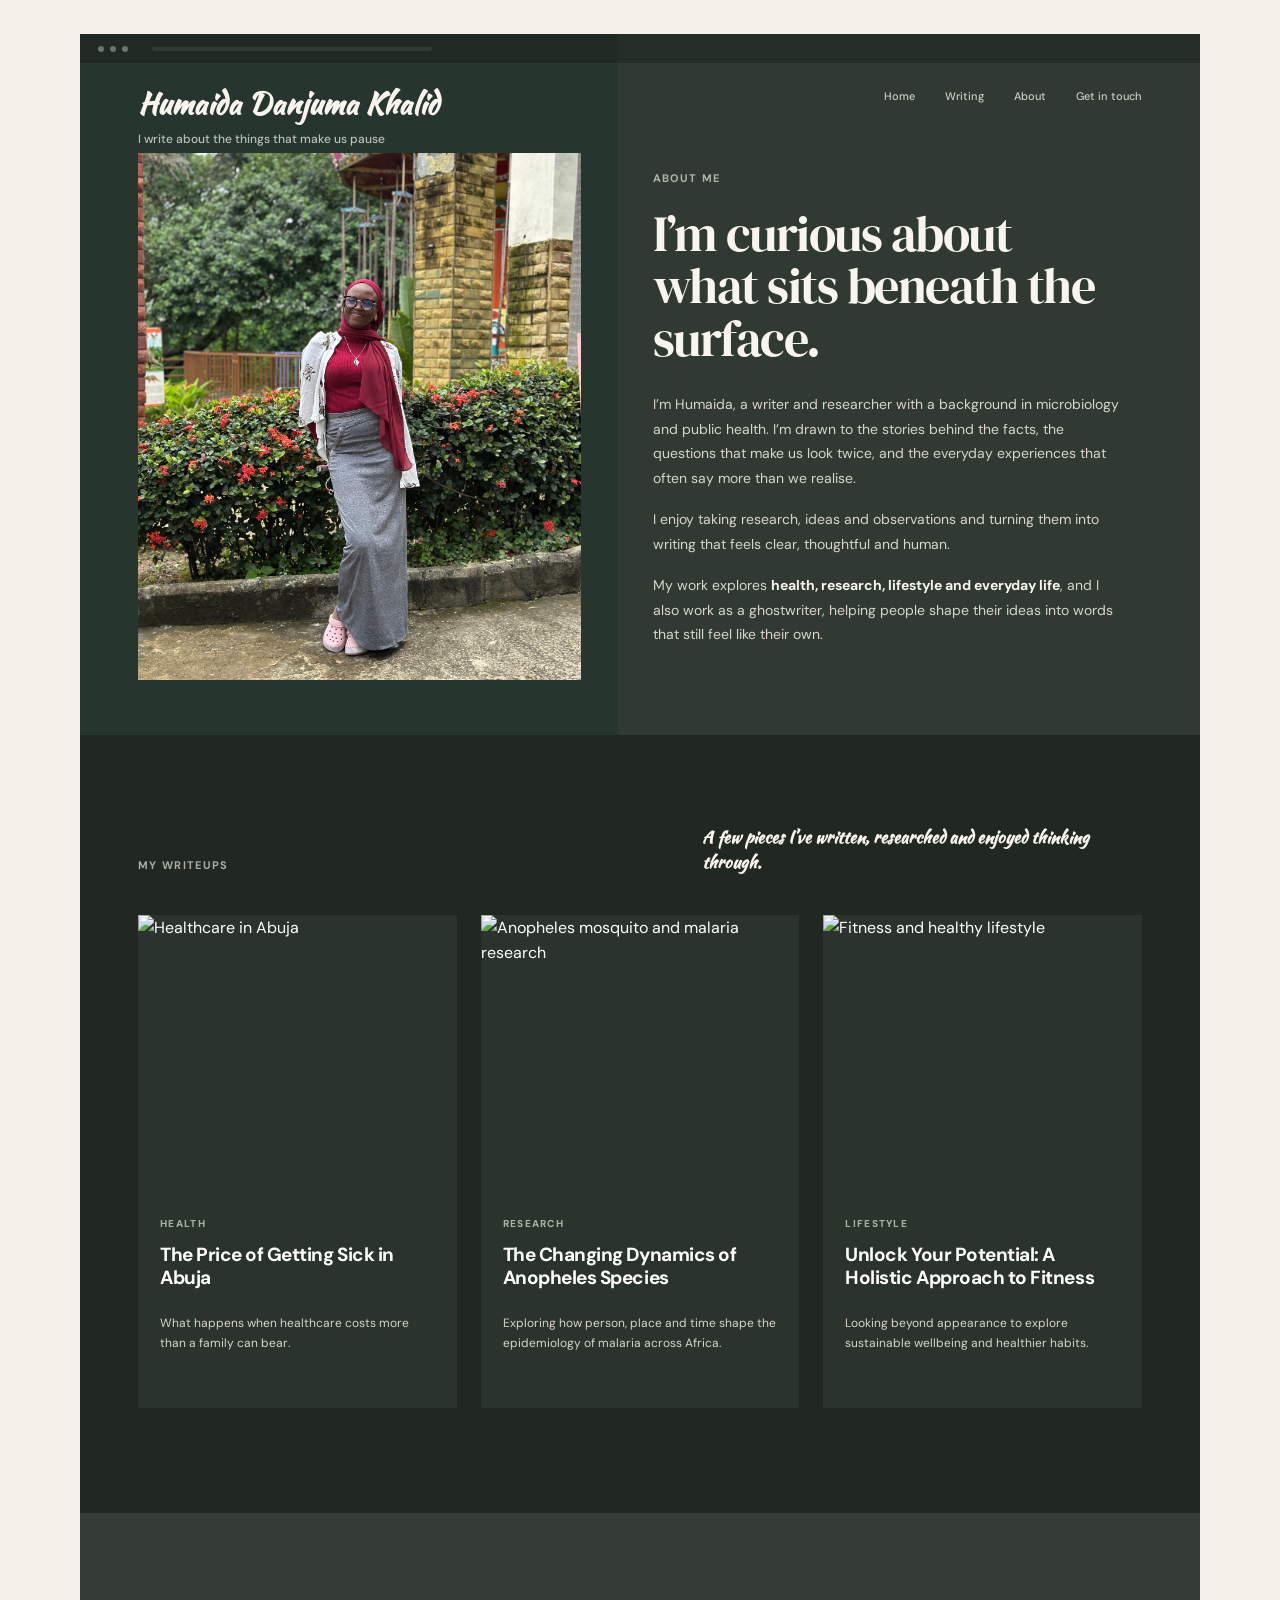
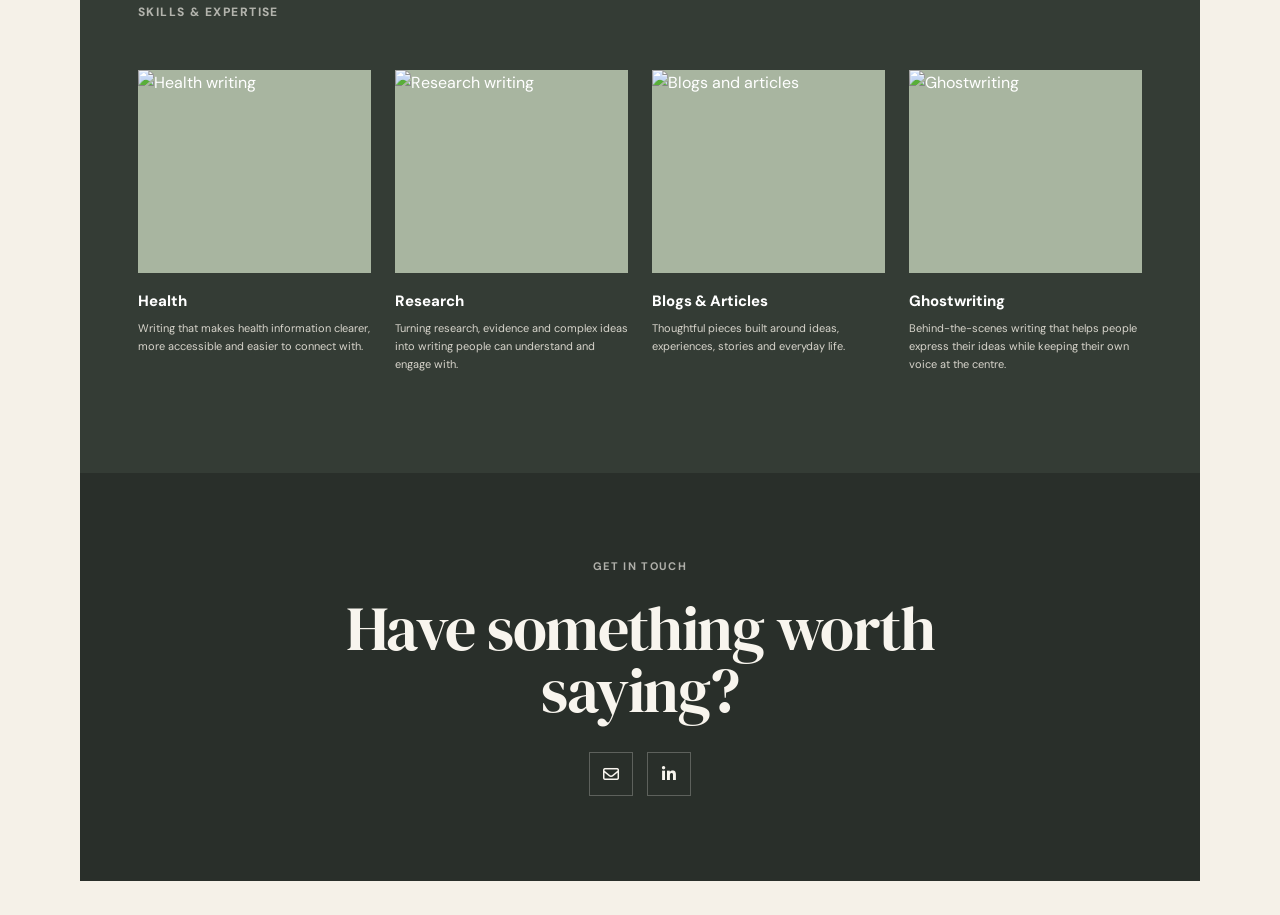
==== commit 564ac5ed: "Change image format from JPG to JPEG" ====
--- a/index.html
+++ b/index.html
@@ -102,7 +102,7 @@
         <div class="about-image-wrap">
 
           <img
-            src="assets/IMG_9514.jpg"
+            src="assets/IMG_9514.jpeg"
             alt="Humaida Danjuma Khalid"
             class="about-image"
           >
--- a/style.css
+++ b/style.css
@@ -65,6 +65,7 @@
 
 /* =========================================================
    FIRST PAGE
+   HOME + ABOUT
 ========================================================= */
 
 .first-page {
@@ -84,7 +85,7 @@
 ========================================================= */
 
 .hero {
-  min-height: 145px;
+  min-height: 95px;
   background: transparent;
 }
 
@@ -135,7 +136,7 @@
 .nav {
   width: 100%;
 
-  padding: 30px 58px 0;
+  padding: 24px 58px 0;
 
   display: flex;
   align-items: flex-start;
@@ -193,6 +194,7 @@
 
 .nav-links a {
   font-size: 11px;
+
   font-weight: 500;
 
   color: rgba(248, 245, 238, 0.78);
@@ -207,7 +209,8 @@
 
 /* =========================================================
    ABOUT
-   DIRECTLY AFTER NAVIGATION
+   SAME EXACT LAYOUT
+   ONLY MOVED UP
 ========================================================= */
 
 .about-section {
@@ -217,7 +220,7 @@
 
   gap: 72px;
 
-  padding: 42px 58px 85px;
+  padding: 5px 58px 55px;
 
   background: transparent;
 }
@@ -227,6 +230,7 @@
 
 .about-image-wrap {
   align-self: start;
+
   overflow: hidden;
 }
 
@@ -236,6 +240,7 @@
   aspect-ratio: 0.84;
 
   object-fit: cover;
+
   object-position: center;
 
   background: var(--sage);
@@ -294,6 +299,7 @@
 
 .about-content strong {
   color: var(--cream);
+
   font-weight: 700;
 }
 
@@ -310,7 +316,9 @@
 
 .writing-heading {
   display: flex;
+
   align-items: flex-end;
+
   justify-content: space-between;
 
   margin-bottom: 40px;
@@ -321,7 +329,7 @@
 }
 
 
-/* CATCHY CURSIVE SENTENCE */
+/* CATCHY CURSIVE TEXT */
 
 .writing-note {
   max-width: 440px;
@@ -384,6 +392,7 @@
 
 .writing-image {
   width: 100%;
+
   height: 100%;
 
   object-fit: cover;
@@ -506,6 +515,7 @@
 
 .skill-image {
   width: 100%;
+
   height: 100%;
 
   object-fit: cover;
@@ -552,7 +562,7 @@
 }
 
 
-/* EVERYTHING CENTRED */
+/* CENTRED */
 
 .contact-inner {
   max-width: 720px;
@@ -601,11 +611,13 @@
 
 .contact-icons a {
   width: 44px;
+
   height: 44px;
 
   display: flex;
 
   align-items: center;
+
   justify-content: center;
 
   border: 1px solid rgba(248, 245, 238, 0.25);
@@ -637,11 +649,13 @@
 
   .page {
     width: min(100% - 24px, 900px);
+
     margin: 18px auto;
   }
 
   .nav {
     padding-left: 36px;
+
     padding-right: 36px;
   }
 
@@ -650,6 +664,7 @@
   .skills-section,
   .contact-section {
     padding-left: 36px;
+
     padding-right: 36px;
   }
 
@@ -663,6 +678,7 @@
 
   .skills-grid {
     grid-template-columns: repeat(2, 1fr);
+
     row-gap: 42px;
   }
 
@@ -681,6 +697,7 @@
 
   .page {
     width: 100%;
+
     margin: 0;
   }
 
@@ -699,11 +716,11 @@
   /* NAV */
 
   .nav {
-    padding: 24px 22px 0;
+    padding: 20px 22px 0;
 
     flex-direction: column;
 
-    gap: 24px;
+    gap: 20px;
   }
 
   .brand {
@@ -736,11 +753,13 @@
   /* HERO */
 
   .hero {
-    min-height: 150px;
-  }
-
-
-  /* ABOUT */
+    min-height: 125px;
+  }
+
+
+  /* ABOUT
+     SAME ARRANGEMENT ON MOBILE
+  */
 
   .about-section {
     display: flex;
@@ -749,7 +768,7 @@
 
     gap: 40px;
 
-    padding: 32px 22px 70px;
+    padding: 5px 22px 70px;
   }
 
   .about-image {
@@ -868,6 +887,7 @@
 
   .nav {
     padding-left: 18px;
+
     padding-right: 18px;
   }
 
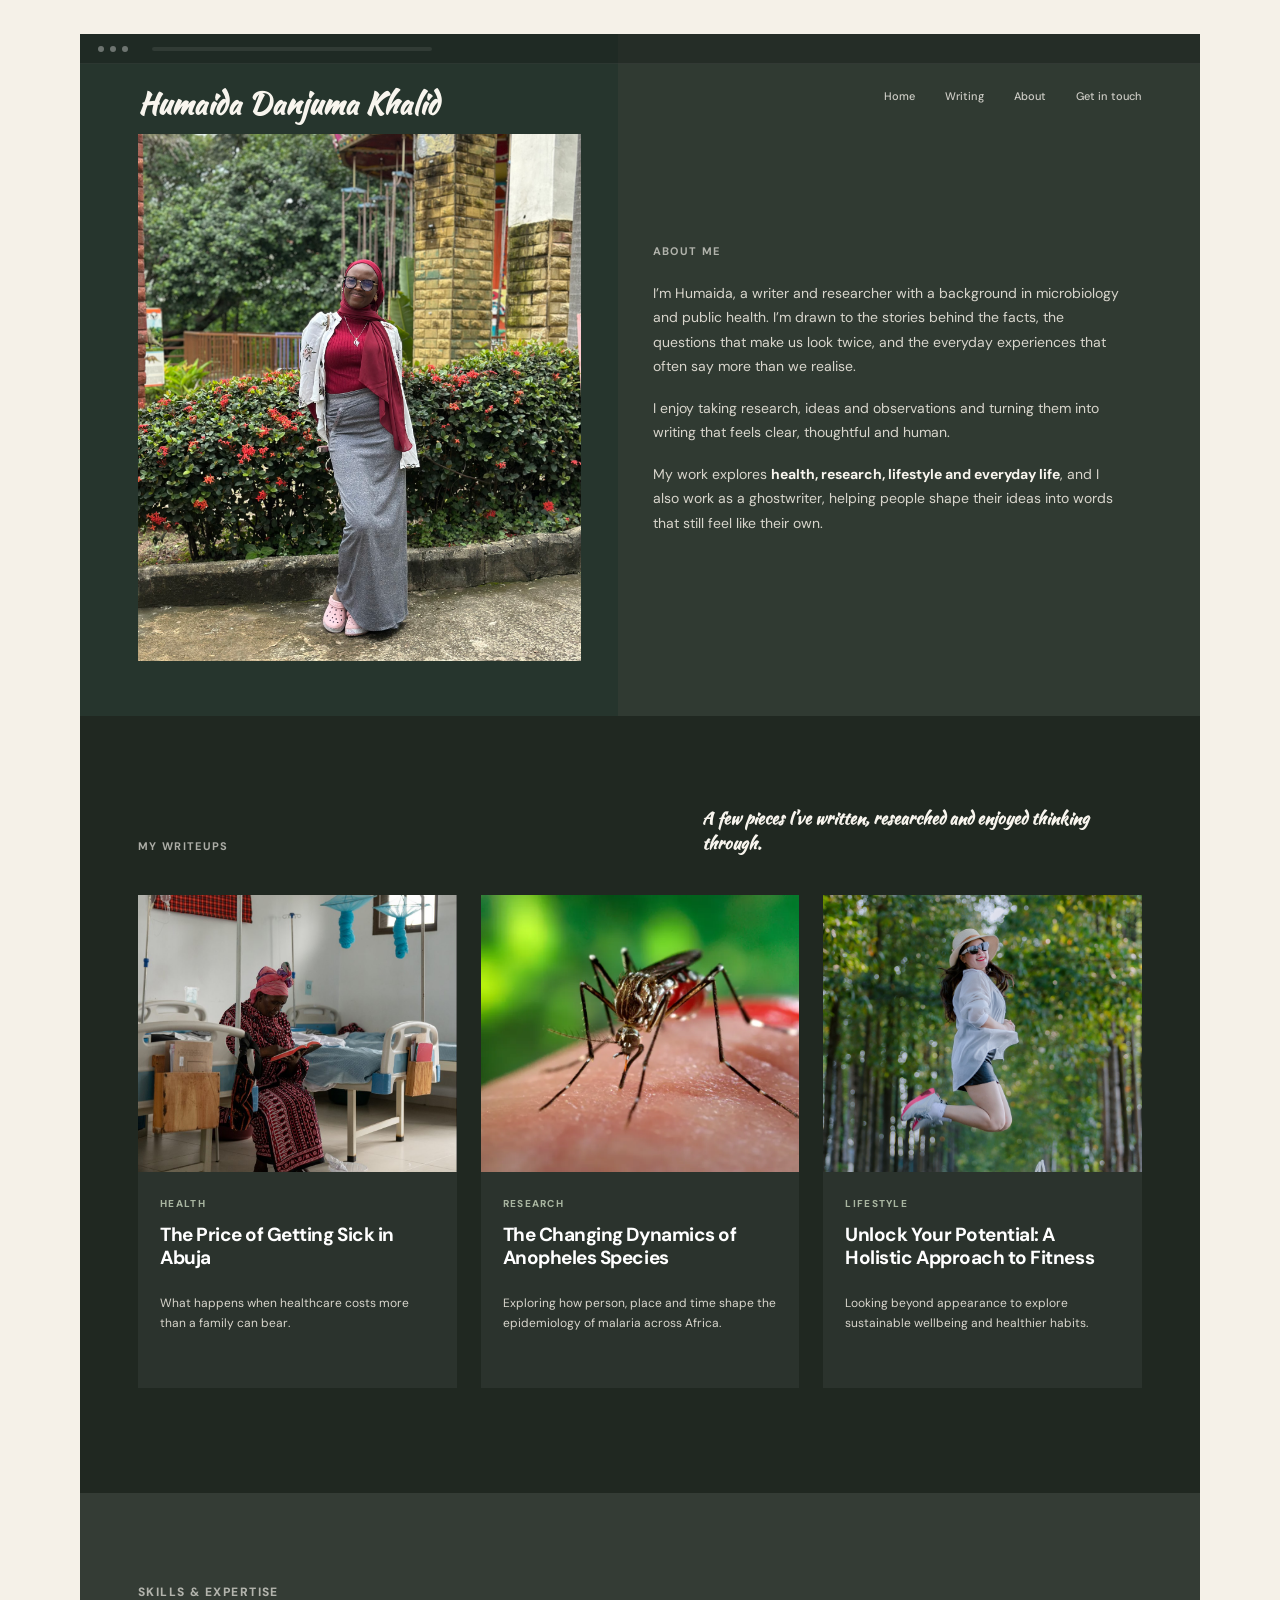
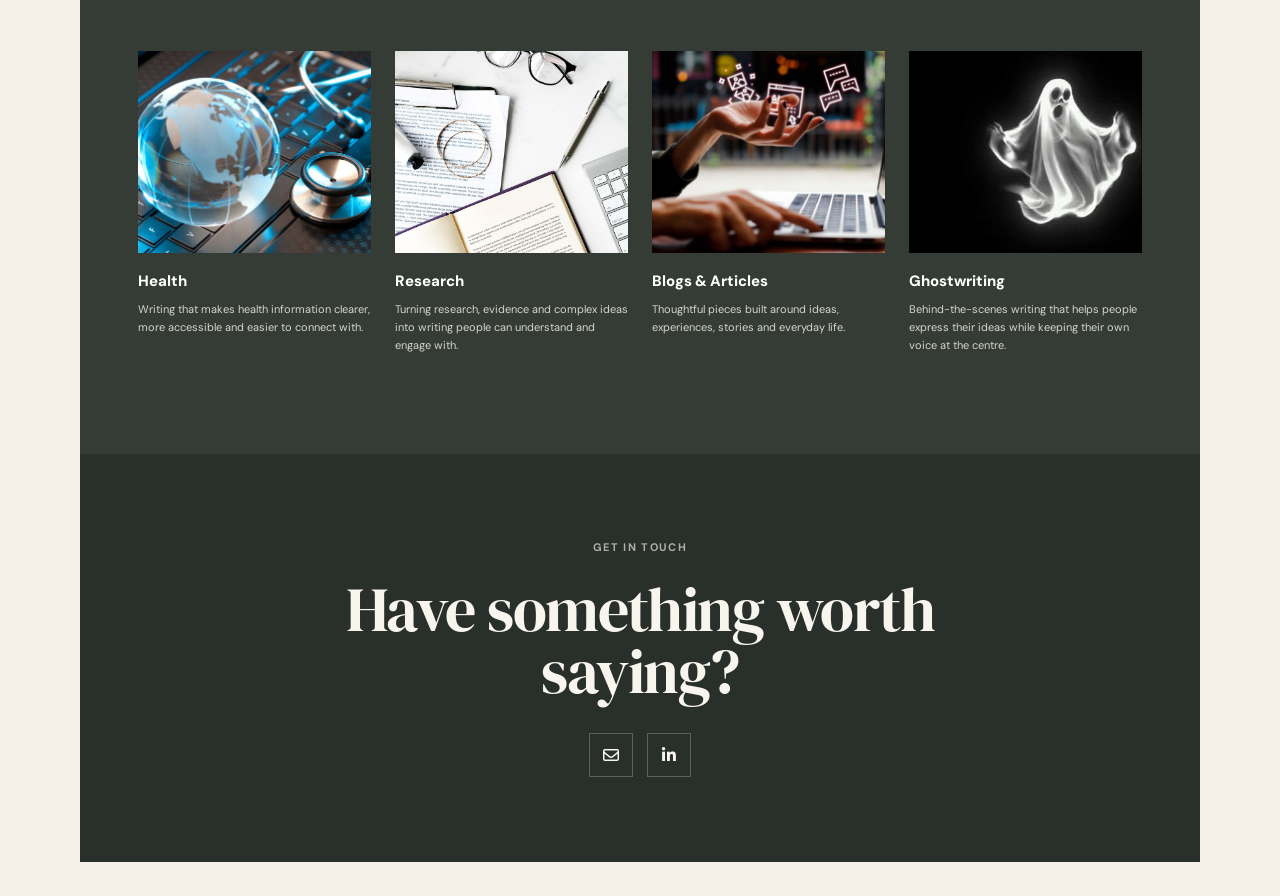
==== commit 991b5a0d: "Update index.html" ====
--- a/index.html
+++ b/index.html
@@ -58,10 +58,6 @@
               Humaida Danjuma Khalid
             </a>
 
-            <p class="hero-line">
-              I write about the things that make us pause
-            </p>
-
           </div>
 
 
@@ -90,12 +86,7 @@
       </header>
 
 
-      <!-- ABOUT
-           SAME LAYOUT
-           SAME PHOTO POSITION
-           SAME TEXT POSITION
-           ONLY MOVED UP
-      -->
+      <!-- ABOUT -->
 
       <section class="about-section" id="about">
 
@@ -116,10 +107,6 @@
             About me
           </p>
 
-          <h2>
-            I’m curious about what sits beneath the surface.
-          </h2>
-
           <p>
             I’m Humaida, a writer and researcher with a background in
             microbiology and public health. I’m drawn to the stories behind
@@ -177,7 +164,7 @@
           <div class="writing-image-wrap">
 
             <img
-              src="assets/abuja-healthcare.jpg"
+              src="assets/IMG_7721.jpeg"
               alt="Healthcare in Abuja"
               class="writing-image"
             >
@@ -214,7 +201,7 @@
           <div class="writing-image-wrap">
 
             <img
-              src="assets/anopheles-cover.jpg"
+              src="assets/IMG_7723.webp"
               alt="Anopheles mosquito and malaria research"
               class="writing-image"
             >
@@ -252,7 +239,7 @@
           <div class="writing-image-wrap">
 
             <img
-              src="assets/fitness-cover.jpg"
+              src="assets/IMG_7717.jpeg"
               alt="Fitness and healthy lifestyle"
               class="writing-image"
             >
@@ -309,7 +296,7 @@
           <div class="skill-image-wrap">
 
             <img
-              src="assets/health-writing.jpg"
+              src="assets/IMG_7720.jpeg"
               alt="Health writing"
               class="skill-image"
             >
@@ -335,7 +322,7 @@
           <div class="skill-image-wrap">
 
             <img
-              src="assets/research-writing.jpg"
+              src="assets/IMG_7711.jpeg"
               alt="Research writing"
               class="skill-image"
             >
@@ -361,7 +348,7 @@
           <div class="skill-image-wrap">
 
             <img
-              src="assets/blogs-articles.jpg"
+              src="assets/IMG_7713.jpeg"
               alt="Blogs and articles"
               class="skill-image"
             >
@@ -387,7 +374,7 @@
           <div class="skill-image-wrap">
 
             <img
-              src="assets/ghostwriting.jpg"
+              src="assets/IMG_7715.jpeg"
               alt="Ghostwriting"
               class="skill-image"
             >
